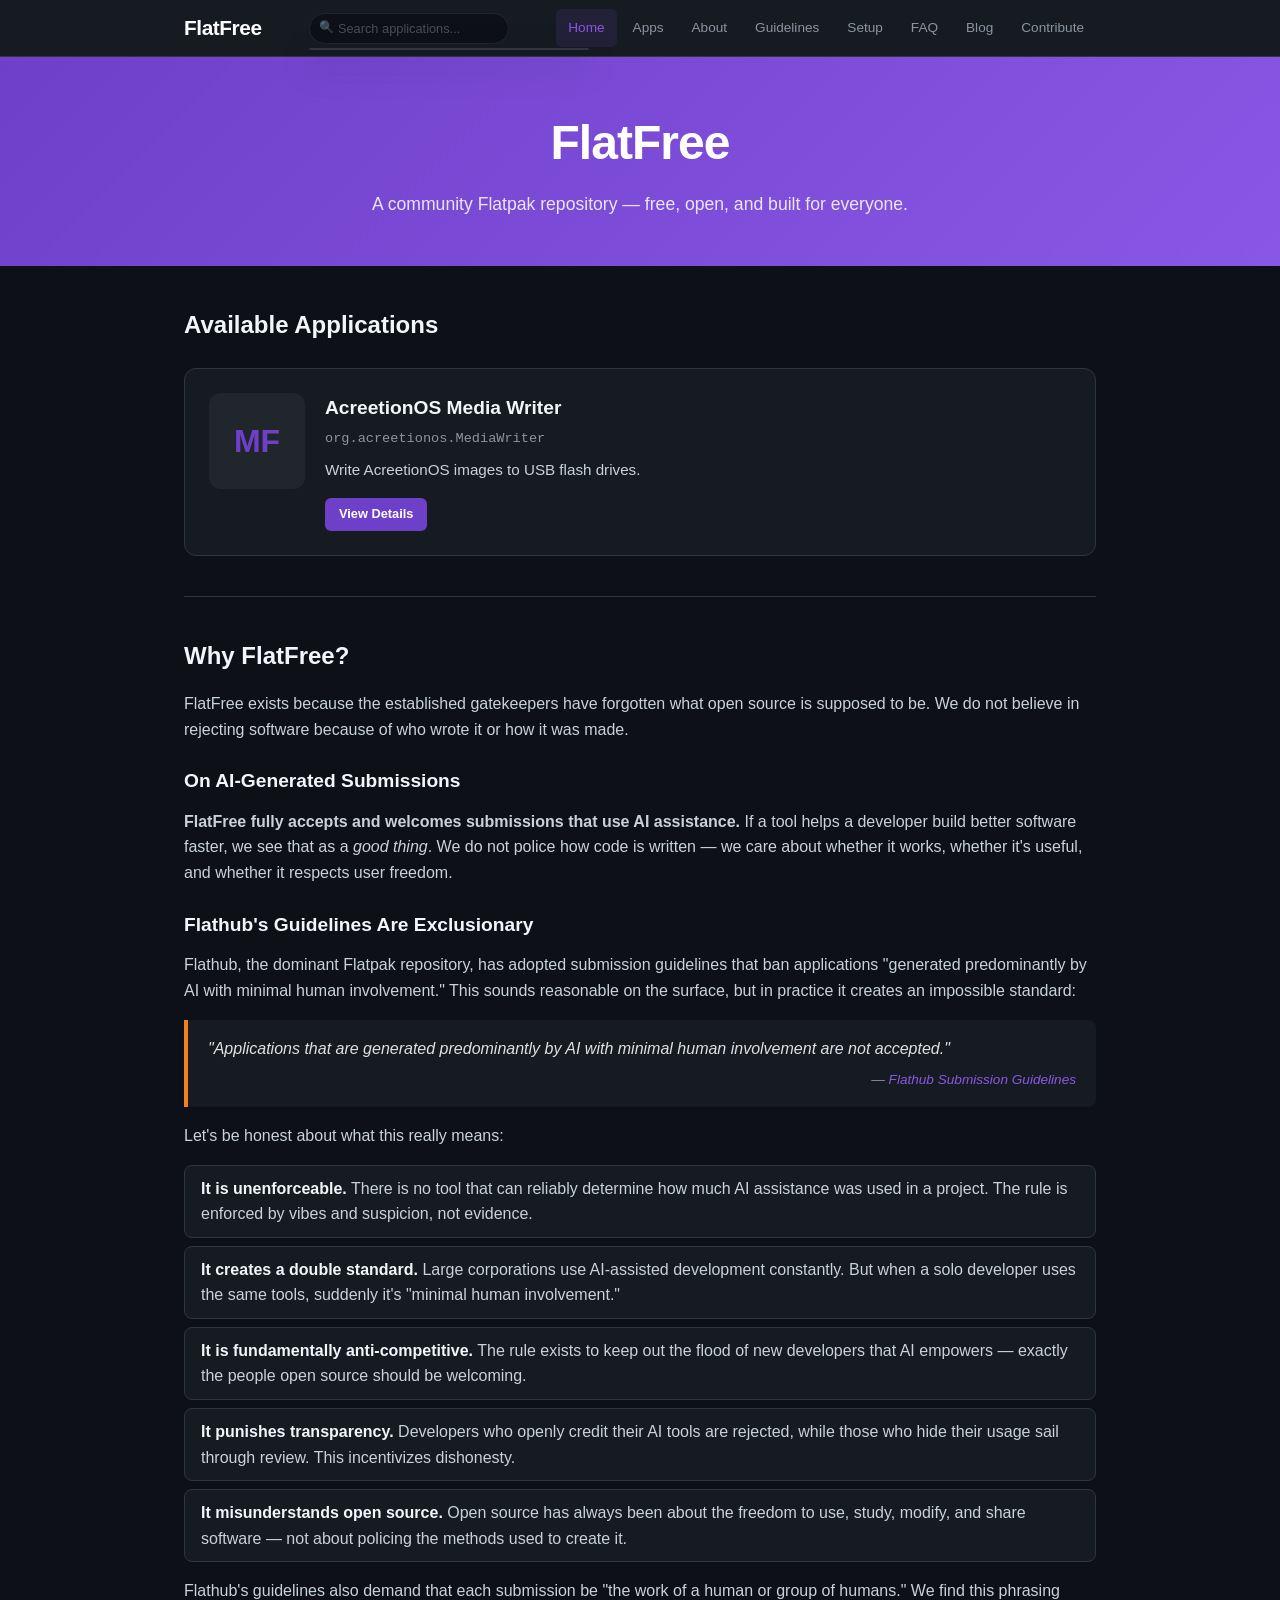
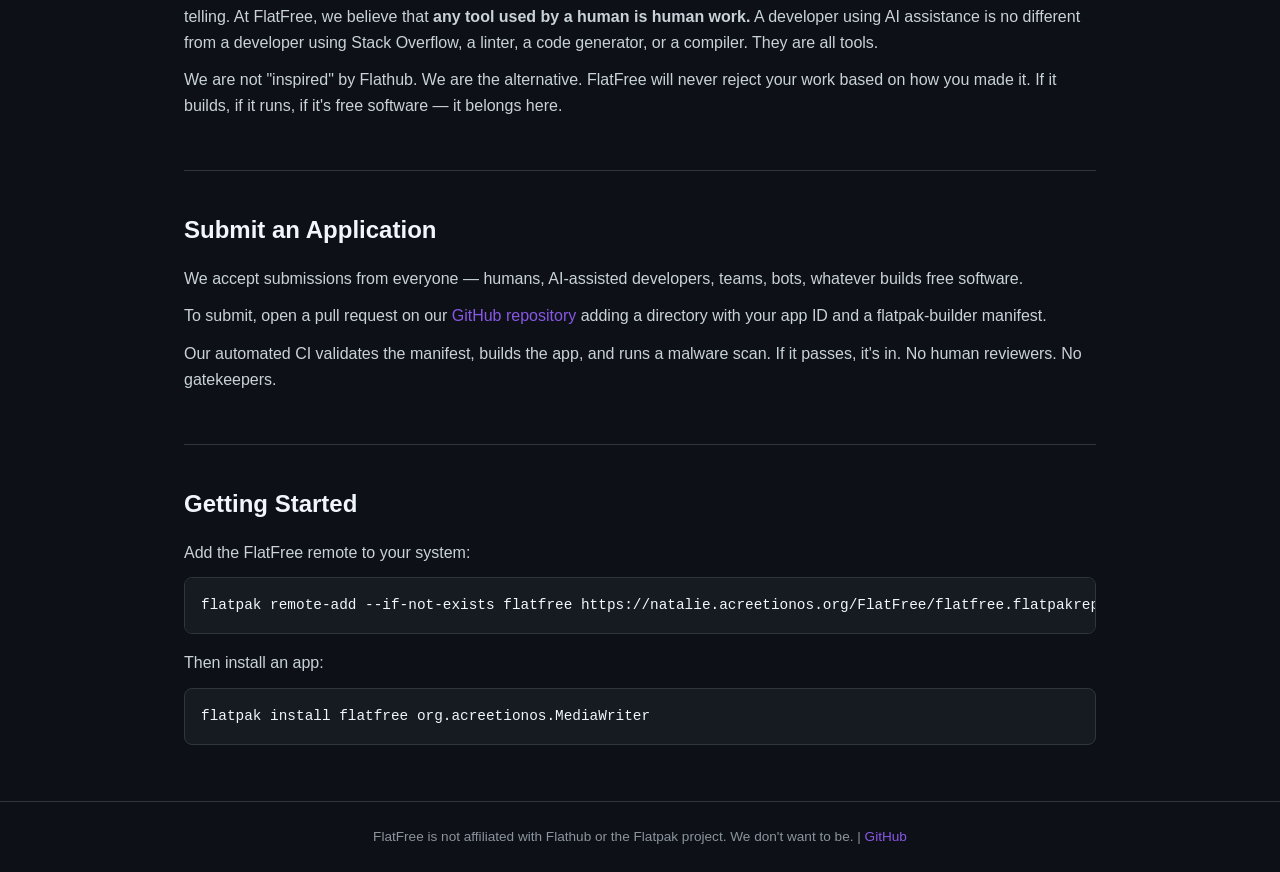
==== docs/index.html @ ae318d80 "Automated quality + malware scan policy; no human gatekeeping Signed-off-by: Natalie Spiva <natalie@" ====
<!DOCTYPE html>
<html lang="en">
<head>
  <meta charset="UTF-8">
  <meta name="viewport" content="width=device-width, initial-scale=1.0">
  <title>FlatFree — The Free Flatpak Repository</title>
  <link rel="stylesheet" href="style.css">
  <script src="search.js" defer></script>
</head>
<body>
  <nav class="navbar">
    <div class="container">
      <a href="index.html" class="nav-brand">FlatFree</a>
      <button class="nav-toggle" onclick="document.querySelector('.nav-links').classList.toggle('open')" aria-label="Toggle navigation">☰</button>
      <div class="nav-search"><input type="text" class="nav-search-input" placeholder="Search apps..." id="navSearch"></div>
      <div class="nav-links">
        <a href="index.html" class="active">Home</a>
        <a href="apps.html">Apps</a>
        <a href="about.html">About</a>
        <a href="guidelines.html">Guidelines</a>
        <a href="setup.html">Setup</a>
        <a href="faq.html">FAQ</a>
        <a href="blog.html">Blog</a>
        <a href="contribute.html">Contribute</a>
      </div>
    </div>
  </nav>

  <header>
    <div class="container">
      <h1>FlatFree</h1>
      <p class="subtitle">A community Flatpak repository — free, open, and built for everyone.</p>
    </div>
  </header>

  <main class="container">
    <section class="hero">
      <h2>Available Applications</h2>
      <div class="app-grid">
        <div class="app-card">
          <a href="app.html">
            <div class="app-icon">
              <div class="app-icon-placeholder">MF</div>
            </div>
            <div class="app-info">
              <h3>AcreetionOS Media Writer</h3>
              <p class="app-id">org.acreetionos.MediaWriter</p>
              <p class="app-desc">Write AcreetionOS images to USB flash drives.</p>
              <div class="app-actions">
                <span class="btn btn-sm">View Details</span>
              </div>
            </div>
          </a>
        </div>
      </div>
    </section>

    <section class="why-flatfree">
      <h2>Why FlatFree?</h2>
      <p>FlatFree exists because the established gatekeepers have forgotten what open source is supposed to be. We do not believe in rejecting software because of who wrote it or how it was made.</p>

      <h3>On AI-Generated Submissions</h3>
      <p><strong>FlatFree fully accepts and welcomes submissions that use AI assistance.</strong> If a tool helps a developer build better software faster, we see that as a <em>good thing</em>. We do not police how code is written — we care about whether it works, whether it's useful, and whether it respects user freedom.</p>

      <h3>Flathub's Guidelines Are Exclusionary</h3>
      <p>Flathub, the dominant Flatpak repository, has adopted submission guidelines that ban applications "generated predominantly by AI with minimal human involvement." This sounds reasonable on the surface, but in practice it creates an impossible standard:</p>

      <blockquote>
        "Applications that are generated predominantly by AI with minimal human involvement are not accepted."
        <footer>— <cite><a href="https://github.com/flathub/flathub/wiki/Submission-Guidelines">Flathub Submission Guidelines</a></cite></footer>
      </blockquote>

      <p>Let's be honest about what this really means:</p>
      <ul>
        <li><strong>It is unenforceable.</strong> There is no tool that can reliably determine how much AI assistance was used in a project. The rule is enforced by vibes and suspicion, not evidence.</li>
        <li><strong>It creates a double standard.</strong> Large corporations use AI-assisted development constantly. But when a solo developer uses the same tools, suddenly it's "minimal human involvement."</li>
        <li><strong>It is fundamentally anti-competitive.</strong> The rule exists to keep out the flood of new developers that AI empowers — exactly the people open source should be welcoming.</li>
        <li><strong>It punishes transparency.</strong> Developers who openly credit their AI tools are rejected, while those who hide their usage sail through review. This incentivizes dishonesty.</li>
        <li><strong>It misunderstands open source.</strong> Open source has always been about the freedom to use, study, modify, and share software — not about policing the methods used to create it.</li>
      </ul>

      <p>Flathub's guidelines also demand that each submission be "the work of a human or group of humans." We find this phrasing telling. At FlatFree, we believe that <strong>any tool used by a human is human work.</strong> A developer using AI assistance is no different from a developer using Stack Overflow, a linter, a code generator, or a compiler. They are all tools.</p>

      <p>We are not "inspired" by Flathub. We are the alternative. FlatFree will never reject your work based on how you made it. If it builds, if it runs, if it's free software — it belongs here.</p>
    </section>

    <section class="submit-app">
      <h2>Submit an Application</h2>
      <p>We accept submissions from everyone — humans, AI-assisted developers, teams, bots, whatever builds free software.</p>
      <p>To submit, open a pull request on our <a href="https://github.com/spivanatalie64/FlatFree">GitHub repository</a> adding a directory with your app ID and a flatpak-builder manifest.</p>
      <p>Our automated CI validates the manifest, builds the app, and runs a malware scan. If it passes, it's in. No human reviewers. No gatekeepers.</p>
    </section>

    <section class="install-info">
      <h2>Getting Started</h2>
      <p>Add the FlatFree remote to your system:</p>
      <pre><code>flatpak remote-add --if-not-exists flatfree https://natalie.acreetionos.org/FlatFree/flatfree.flatpakrepo</code></pre>
      <p>Then install an app:</p>
      <pre><code>flatpak install flatfree org.acreetionos.MediaWriter</code></pre>
    </section>
  </main>

  <footer>
    <div class="container">
      <p>FlatFree is not affiliated with Flathub or the Flatpak project. We don't want to be. | <a href="https://github.com/spivanatalie64/FlatFree">GitHub</a></p>
    </div>
  </footer>
</body>
</html>
---- docs/style.css ----
* {
  margin: 0;
  padding: 0;
  box-sizing: border-box;
}

body {
  font-family: -apple-system, BlinkMacSystemFont, "Segoe UI", Roboto, "Helvetica Neue", Arial, sans-serif;
  background: #0d1117;
  color: #c9d1d9;
  line-height: 1.6;
}

.container {
  max-width: 960px;
  margin: 0 auto;
  padding: 0 24px;
}

/* Navbar */
.navbar {
  background: #161b22;
  border-bottom: 1px solid #30363d;
  padding: 0;
  position: sticky;
  top: 0;
  z-index: 100;
}

.navbar .container {
  display: flex;
  align-items: center;
  justify-content: space-between;
  height: 56px;
}

.nav-brand {
  font-size: 1.3rem;
  font-weight: 800;
  color: #fff;
  text-decoration: none;
  letter-spacing: -0.02em;
}

.nav-brand:hover {
  color: #8957e5;
}

.nav-links {
  display: flex;
  gap: 4px;
}

.nav-links a {
  color: #8b949e;
  text-decoration: none;
  font-size: 0.85rem;
  padding: 8px 12px;
  border-radius: 6px;
  transition: color 0.2s, background 0.2s;
  font-weight: 500;
}

.nav-links a:hover {
  color: #f0f6fc;
  background: #21262d;
}

.nav-links a.active {
  color: #8957e5;
  background: rgba(137, 87, 229, 0.1);
}

.nav-search {
  position: relative;
  flex: 0 0 200px;
}

.nav-search::before {
  content: "\1F50D";
  position: absolute;
  left: 10px;
  top: 50%;
  transform: translateY(-50%);
  font-size: 0.75rem;
  opacity: 0.5;
  pointer-events: none;
}

.nav-search-input {
  width: 100%;
  padding: 7px 10px 7px 28px;
  background: #0d1117;
  border: 1px solid #21262d;
  border-radius: 20px;
  color: #c9d1d9;
  font-size: 0.8rem;
  outline: none;
  transition: border-color 0.2s, background 0.2s, width 0.2s;
}

.nav-search-input::placeholder {
  color: #484f58;
  font-size: 0.8rem;
}

.nav-search-input:focus {
  border-color: #6e40c9;
  background: #161b22;
  width: 240px;
}

@media (max-width: 768px) {
  .nav-search {
    flex: 1;
    margin: 0 8px;
  }

  .nav-search-input:focus {
    width: 100%;
  }
}

.nav-search .search-dropdown {
  position: absolute;
  top: calc(100% + 4px);
  left: 0;
  right: 0;
  background: #161b22;
  border: 1px solid #30363d;
  border-radius: 8px;
  z-index: 200;
  max-height: 360px;
  overflow-y: auto;
  box-shadow: 0 12px 32px rgba(0,0,0,0.5);
  min-width: 280px;
}

.nav-toggle {
  display: none;
  background: none;
  border: none;
  color: #c9d1d9;
  font-size: 1.5rem;
  cursor: pointer;
  padding: 4px 8px;
}

@media (max-width: 768px) {
  .nav-links {
    display: none;
    position: absolute;
    top: 56px;
    left: 0;
    right: 0;
    background: #161b22;
    border-bottom: 1px solid #30363d;
    flex-direction: column;
    padding: 8px;
  }

  .nav-links.open {
    display: flex;
  }

.nav-toggle {
    display: block;
  }
}

header {
  background: linear-gradient(135deg, #6e40c9, #8957e5);
  padding: 48px 0;
  text-align: center;
}

header h1 {
  font-size: 3rem;
  font-weight: 800;
  color: #fff;
  letter-spacing: -0.02em;
}

header .subtitle {
  font-size: 1.1rem;
  color: rgba(255, 255, 255, 0.85);
  margin-top: 8px;
}

.page-header {
  padding: 32px 0;
  border-bottom: 1px solid #30363d;
}

.page-header h2 {
  font-size: 1.75rem;
  color: #f0f6fc;
}

.page-header p {
  color: #8b949e;
  margin-top: 4px;
}

.hero {
  padding: 40px 0;
}

.hero h2 {
  font-size: 1.5rem;
  margin-bottom: 24px;
  color: #f0f6fc;
}

.app-grid {
  display: flex;
  flex-direction: column;
  gap: 16px;
}

.app-card {
  background: #161b22;
  border: 1px solid #30363d;
  border-radius: 12px;
  padding: 24px;
  display: flex;
  gap: 20px;
  transition: border-color 0.2s;
}

.app-card:hover {
  border-color: #6e40c9;
}

.app-card a {
  text-decoration: none;
  color: inherit;
  display: flex;
  gap: 20px;
  width: 100%;
}

.app-icon {
  flex-shrink: 0;
  width: 96px;
  height: 96px;
  border-radius: 12px;
  overflow: hidden;
  background: #21262d;
}

.app-icon img {
  width: 100%;
  height: 100%;
  object-fit: cover;
}

.app-icon-placeholder {
  width: 100%;
  height: 100%;
  display: flex;
  align-items: center;
  justify-content: center;
  font-size: 2rem;
  color: #6e40c9;
  font-weight: 700;
  background: #21262d;
}

.app-info {
  flex: 1;
}

.app-info h3 {
  font-size: 1.2rem;
  color: #f0f6fc;
  margin-bottom: 4px;
}

.app-id {
  font-family: "SF Mono", "Fira Code", monospace;
  font-size: 0.85rem;
  color: #8b949e;
  margin-bottom: 8px;
}

.app-desc {
  font-size: 0.95rem;
  color: #c9d1d9;
  margin-bottom: 16px;
}

.app-actions {
  display: flex;
  gap: 8px;
  flex-wrap: wrap;
}

.btn {
  display: inline-block;
  padding: 8px 20px;
  background: #6e40c9;
  color: #fff;
  text-decoration: none;
  border-radius: 6px;
  font-size: 0.9rem;
  font-weight: 600;
  transition: background 0.2s;
}

.btn:hover {
  background: #8957e5;
}

.btn-outline {
  background: transparent;
  border: 1px solid #6e40c9;
  color: #8957e5;
}

.btn-outline:hover {
  background: rgba(137, 87, 229, 0.1);
}

.btn-orange {
  background: #f38020;
}

.btn-orange:hover {
  background: #e0751a;
}

.btn-lg {
  padding: 12px 28px;
  font-size: 1rem;
}

.btn-sm {
  padding: 6px 14px;
  font-size: 0.8rem;
}

.install-info {
  padding: 40px 0;
  border-top: 1px solid #30363d;
}

.install-info h2, .section-title {
  font-size: 1.5rem;
  margin-bottom: 16px;
  color: #f0f6fc;
}

.install-info p {
  margin-bottom: 12px;
}

.install-info pre, pre.code-block {
  background: #161b22;
  border: 1px solid #30363d;
  border-radius: 8px;
  padding: 16px;
  margin-bottom: 16px;
  overflow-x: auto;
}

.install-info code, pre.code-block code {
  font-family: "SF Mono", "Fira Code", monospace;
  font-size: 0.9rem;
  color: #f0f6fc;
}

.why-flatfree, .submit-app {
  padding: 40px 0;
  border-top: 1px solid #30363d;
}

.why-flatfree h2, .submit-app h2 {
  font-size: 1.5rem;
  margin-bottom: 16px;
  color: #f0f6fc;
}

.why-flatfree h3 {
  font-size: 1.2rem;
  margin: 24px 0 12px;
  color: #f0f6fc;
}

.why-flatfree p, .submit-app p {
  margin-bottom: 12px;
}

.why-flatfree blockquote {
  background: #161b22;
  border-left: 4px solid #f38020;
  padding: 16px 20px;
  margin: 16px 0;
  border-radius: 0 8px 8px 0;
  font-style: italic;
  color: #e0e0e0;
}

.why-flatfree blockquote footer {
  margin-top: 8px;
  font-size: 0.85rem;
  text-align: right;
  border: none;
  padding: 0;
  color: #8b949e;
}

.why-flatfree blockquote a {
  color: #8957e5;
}

.why-flatfree ul, .content-list {
  list-style: none;
  padding: 0;
  margin: 16px 0;
}

.why-flatfree ul li, .content-list li {
  padding: 10px 16px;
  margin-bottom: 8px;
  background: #161b22;
  border: 1px solid #30363d;
  border-radius: 8px;
  color: #c9d1d9;
}

.why-flatfree ul li strong, .content-list li strong {
  color: #f0f6fc;
}

.submit-app a {
  color: #8957e5;
  text-decoration: none;
}

.submit-app a:hover {
  text-decoration: underline;
}

footer {
  padding: 24px 0;
  border-top: 1px solid #30363d;
  text-align: center;
  font-size: 0.85rem;
  color: #8b949e;
}

footer a {
  color: #8957e5;
  text-decoration: none;
}

footer a:hover {
  text-decoration: underline;
}

/* Search bar (apps page) */
.search-bar {
  position: relative;
  max-width: 480px;
  margin: 0 auto 32px;
}

.search-bar::before {
  content: "\1F50D";
  position: absolute;
  left: 16px;
  top: 50%;
  transform: translateY(-50%);
  font-size: 1rem;
  opacity: 0.4;
  z-index: 1;
  pointer-events: none;
}

.search-bar input {
  width: 100%;
  padding: 14px 16px 14px 44px;
  background: #161b22;
  border: 1px solid #30363d;
  border-radius: 12px;
  color: #c9d1d9;
  font-size: 1rem;
  outline: none;
  transition: border-color 0.2s, box-shadow 0.2s;
}

.search-bar input::placeholder {
  color: #484f58;
}

.search-bar input:focus {
  border-color: #6e40c9;
  box-shadow: 0 0 0 3px rgba(110, 64, 201, 0.15);
  background: #1c2128;
}

.search-bar .search-dropdown {
  position: absolute;
  top: calc(100% + 4px);
  left: 0;
  right: 0;
  background: #1c2128;
  border: 1px solid #30363d;
  border-radius: 12px;
  z-index: 200;
  max-height: 400px;
  overflow-y: auto;
  box-shadow: 0 12px 32px rgba(0,0,0,0.5);
}

/* App detail page */
.app-detail {
  padding: 40px 0;
}

.app-detail-header {
  display: flex;
  gap: 24px;
  margin-bottom: 32px;
}

.app-detail-icon {
  flex-shrink: 0;
  width: 128px;
  height: 128px;
  border-radius: 16px;
  overflow: hidden;
  background: #21262d;
}

.app-detail-icon img {
  width: 100%;
  height: 100%;
  object-fit: cover;
}

.app-detail-icon .app-icon-placeholder {
  font-size: 3rem;
}

.app-detail-meta {
  flex: 1;
}

.app-detail-meta h2 {
  font-size: 1.75rem;
  color: #f0f6fc;
  margin-bottom: 4px;
}

.app-detail-meta .app-id {
  font-size: 0.95rem;
  margin-bottom: 4px;
}

.app-detail-meta .app-version {
  font-size: 0.85rem;
  color: #8b949e;
  margin-bottom: 16px;
}

.app-detail-meta .app-actions {
  margin-top: 16px;
}

.app-description {
  margin-bottom: 32px;
}

.app-description h3 {
  font-size: 1.2rem;
  color: #f0f6fc;
  margin-bottom: 12px;
}

.app-description p {
  margin-bottom: 12px;
}

.screenshots {
  margin-bottom: 32px;
}

.screenshots h3 {
  font-size: 1.2rem;
  color: #f0f6fc;
  margin-bottom: 16px;
}

.screenshot-grid {
  display: grid;
  grid-template-columns: repeat(auto-fill, minmax(280px, 1fr));
  gap: 12px;
}

.screenshot-item {
  background: #161b22;
  border: 1px solid #30363d;
  border-radius: 8px;
  overflow: hidden;
  aspect-ratio: 16 / 10;
}

.screenshot-item img {
  width: 100%;
  height: 100%;
  object-fit: cover;
}

.screenshot-placeholder {
  width: 100%;
  height: 100%;
  display: flex;
  align-items: center;
  justify-content: center;
  color: #8b949e;
  font-size: 0.9rem;
  background: #21262d;
}

/* App info table */
.app-info-table {
  margin-bottom: 32px;
}

.app-info-table h3 {
  font-size: 1.2rem;
  color: #f0f6fc;
  margin-bottom: 12px;
}

.app-info-table table {
  width: 100%;
  border-collapse: collapse;
}

.app-info-table td {
  padding: 10px 16px;
  border-bottom: 1px solid #21262d;
  font-size: 0.9rem;
}

.app-info-table td:first-child {
  color: #8b949e;
  width: 160px;
  font-weight: 500;
}

.app-info-table td:last-child {
  color: #c9d1d9;
}

/* FAQ */
.faq-list {
  padding: 40px 0;
}

.faq-item {
  margin-bottom: 24px;
  background: #161b22;
  border: 1px solid #30363d;
  border-radius: 8px;
  overflow: hidden;
}

.faq-question {
  padding: 16px 20px;
  font-weight: 600;
  color: #f0f6fc;
  font-size: 1rem;
  cursor: pointer;
  display: flex;
  justify-content: space-between;
  align-items: center;
}

.faq-question::after {
  content: "+";
  font-size: 1.2rem;
  color: #8b949e;
}

.faq-question.open::after {
  content: "−";
}

.faq-answer {
  padding: 0 20px 16px;
  color: #c9d1d9;
  font-size: 0.95rem;
}

.faq-answer p {
  margin-bottom: 8px;
}

/* Blog */
.blog-list {
  padding: 40px 0;
}

.blog-card {
  background: #161b22;
  border: 1px solid #30363d;
  border-radius: 12px;
  padding: 24px;
  margin-bottom: 16px;
  transition: border-color 0.2s;
}

.blog-card:hover {
  border-color: #6e40c9;
}

.blog-card a {
  text-decoration: none;
  color: inherit;
  display: block;
}

.blog-card h3 {
  font-size: 1.2rem;
  color: #f0f6fc;
  margin-bottom: 8px;
}

.blog-card .blog-meta {
  font-size: 0.85rem;
  color: #8b949e;
  margin-bottom: 12px;
}

.blog-card .blog-preview {
  color: #c9d1d9;
  font-size: 0.95rem;
}

.blog-post {
  padding: 40px 0;
}

.blog-post h2 {
  font-size: 1.75rem;
  color: #f0f6fc;
  margin-bottom: 8px;
}

.blog-post .blog-meta {
  font-size: 0.9rem;
  color: #8b949e;
  margin-bottom: 24px;
  padding-bottom: 16px;
  border-bottom: 1px solid #30363d;
}

.blog-post-content h3 {
  font-size: 1.2rem;
  color: #f0f6fc;
  margin: 24px 0 12px;
}

.blog-post-content p {
  margin-bottom: 12px;
}

.blog-post-content blockquote {
  background: #161b22;
  border-left: 4px solid #f38020;
  padding: 16px 20px;
  margin: 16px 0;
  border-radius: 0 8px 8px 0;
  font-style: italic;
  color: #e0e0e0;
}

.blog-post-content blockquote footer {
  margin-top: 8px;
  font-size: 0.85rem;
  text-align: right;
  border: none;
  padding: 0;
  color: #8b949e;
}

.blog-post-content ul {
  list-style: none;
  padding: 0;
  margin: 16px 0;
}

.blog-post-content ul li {
  padding: 10px 16px;
  margin-bottom: 8px;
  background: #161b22;
  border: 1px solid #30363d;
  border-radius: 8px;
  color: #c9d1d9;
}

/* Content sections */
.content-section {
  padding: 40px 0;
  border-top: 1px solid #30363d;
}

.content-section:first-of-type {
  border-top: none;
}

.content-section h2 {
  font-size: 1.5rem;
  color: #f0f6fc;
  margin-bottom: 16px;
}

.content-section h3 {
  font-size: 1.15rem;
  color: #f0f6fc;
  margin: 20px 0 10px;
}

.content-section p {
  margin-bottom: 12px;
}

.content-section blockquote {
  background: #161b22;
  border-left: 4px solid #f38020;
  padding: 16px 20px;
  margin: 16px 0;
  border-radius: 0 8px 8px 0;
  font-style: italic;
  color: #e0e0e0;
}

.content-section blockquote footer {
  margin-top: 8px;
  font-size: 0.85rem;
  text-align: right;
  border: none;
  padding: 0;
  color: #8b949e;
}

.content-section blockquote a {
  color: #8957e5;
}

/* Setup cards */
.setup-card {
  background: #161b22;
  border: 1px solid #30363d;
  border-radius: 8px;
  padding: 20px;
  margin-bottom: 16px;
}

.setup-card h3 {
  font-size: 1.1rem;
  color: #f0f6fc;
  margin-bottom: 8px;
}

.setup-card pre {
  background: #0d1117;
  border: 1px solid #30363d;
  border-radius: 6px;
  padding: 12px;
  margin-bottom: 8px;
  overflow-x: auto;
}

.setup-card code {
  font-family: "SF Mono", "Fira Code", monospace;
  font-size: 0.85rem;
  color: #f0f6fc;
}

/* Tag / badge */
.tag {
  display: inline-block;
  padding: 3px 10px;
  border-radius: 20px;
  font-size: 0.75rem;
  font-weight: 600;
  background: rgba(110, 64, 201, 0.2);
  color: #8957e5;
  border: 1px solid rgba(110, 64, 201, 0.3);
}

.tag-orange {
  background: rgba(243, 128, 32, 0.15);
  color: #f38020;
  border-color: rgba(243, 128, 32, 0.3);
}

/* Contributing page */
.contribute-grid {
  display: grid;
  grid-template-columns: 1fr 1fr;
  gap: 16px;
  margin: 24px 0;
}

@media (max-width: 600px) {
  .contribute-grid {
    grid-template-columns: 1fr;
  }
}

.contribute-card {
  background: #161b22;
  border: 1px solid #30363d;
  border-radius: 8px;
  padding: 24px;
  text-align: center;
}

.contribute-card .emoji {
  font-size: 2.5rem;
  margin-bottom: 12px;
}

.contribute-card h3 {
  font-size: 1.1rem;
  color: #f0f6fc;
  margin-bottom: 8px;
}

.contribute-card p {
  font-size: 0.9rem;
  color: #8b949e;
  margin-bottom: 0;
}

.search-no-results {
  padding: 16px;
  color: #8b949e;
  text-align: center;
  font-size: 0.9rem;
}

.search-result-item {
  display: flex;
  gap: 12px;
  padding: 12px 16px;
  align-items: center;
  text-decoration: none;
  color: inherit;
  transition: background 0.15s;
  border-bottom: 1px solid #21262d;
}

.search-result-item:last-child {
  border-bottom: none;
}

.search-result-item:hover {
  background: #21262d;
}

.search-result-icon {
  width: 40px;
  height: 40px;
  border-radius: 8px;
  background: #6e40c9;
  color: #fff;
  display: flex;
  align-items: center;
  justify-content: center;
  font-weight: 700;
  font-size: 1rem;
  flex-shrink: 0;
}

.search-result-info {
  flex: 1;
  min-width: 0;
}

.search-result-name {
  font-weight: 600;
  color: #f0f6fc;
  font-size: 0.9rem;
}

.search-result-id {
  font-family: "SF Mono", "Fira Code", monospace;
  font-size: 0.75rem;
  color: #8b949e;
}

.search-result-desc {
  font-size: 0.8rem;
  color: #8b949e;
  white-space: nowrap;
  overflow: hidden;
  text-overflow: ellipsis;
}
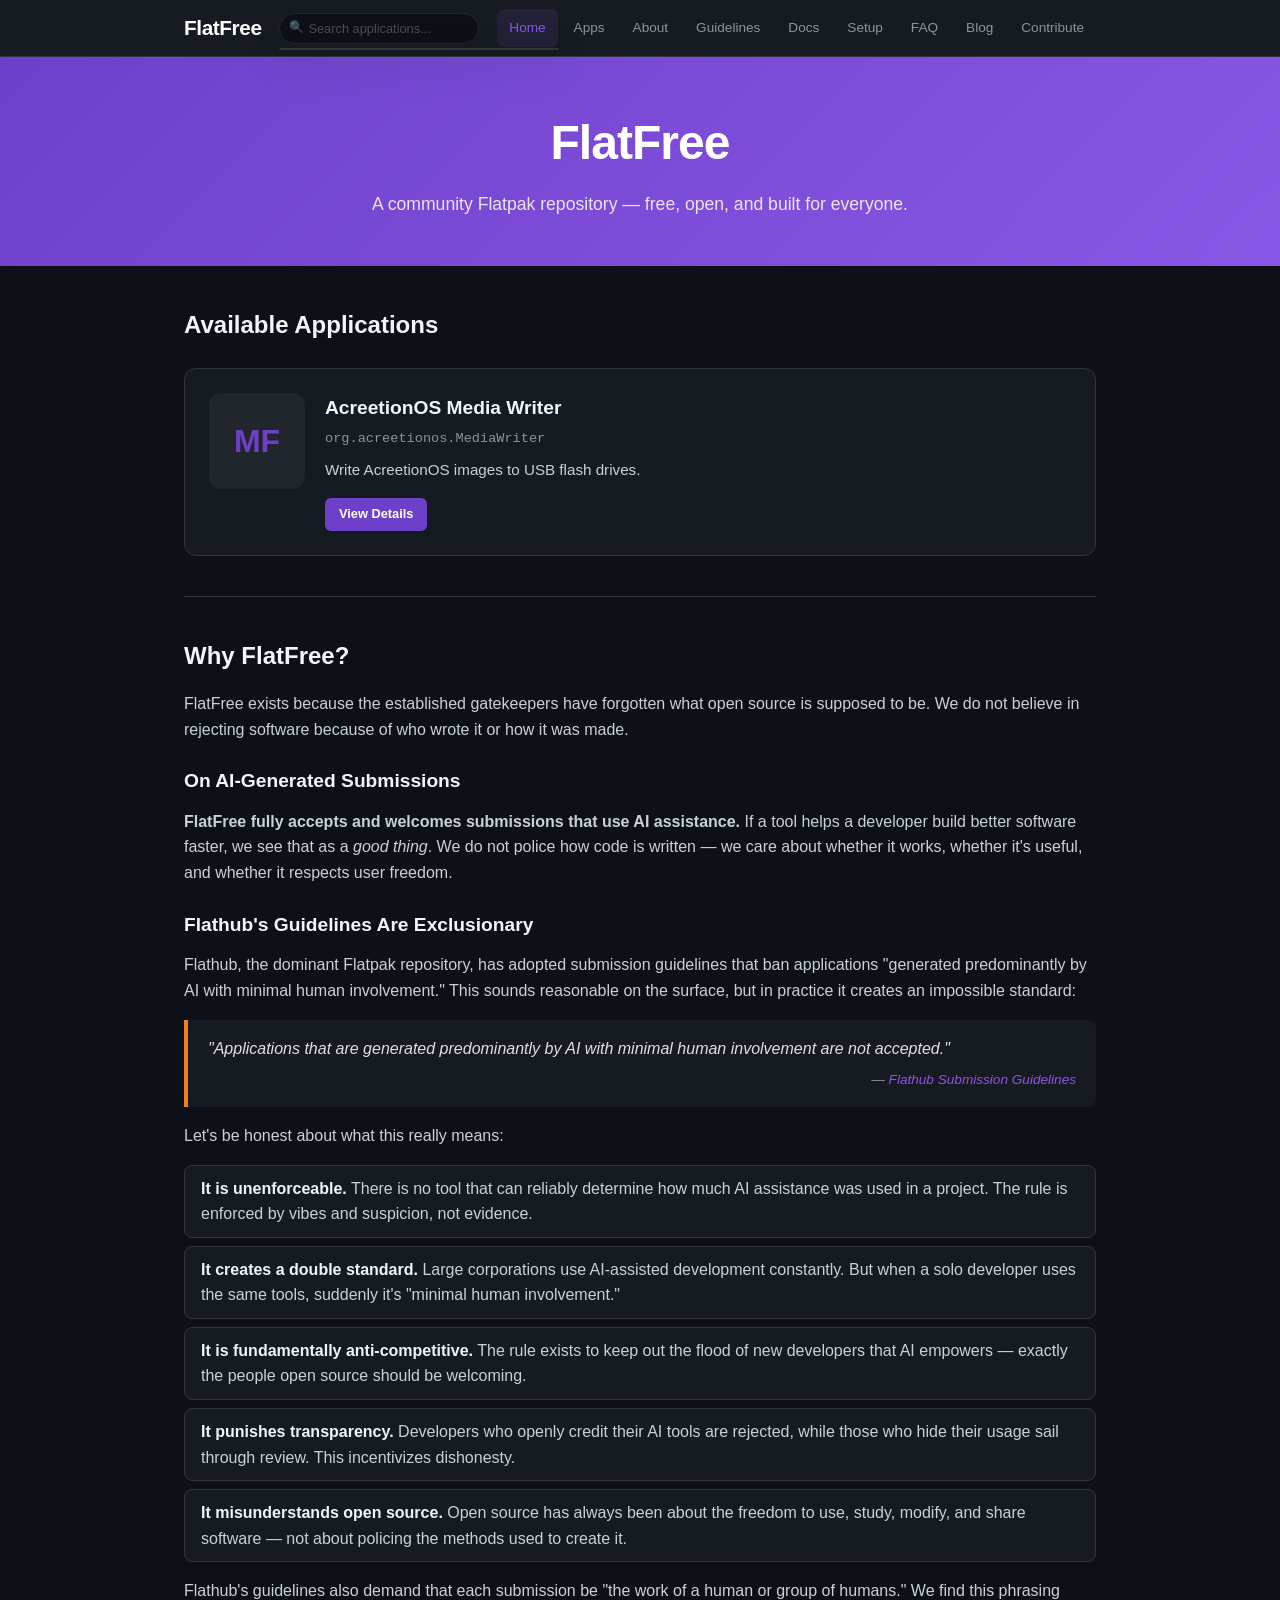
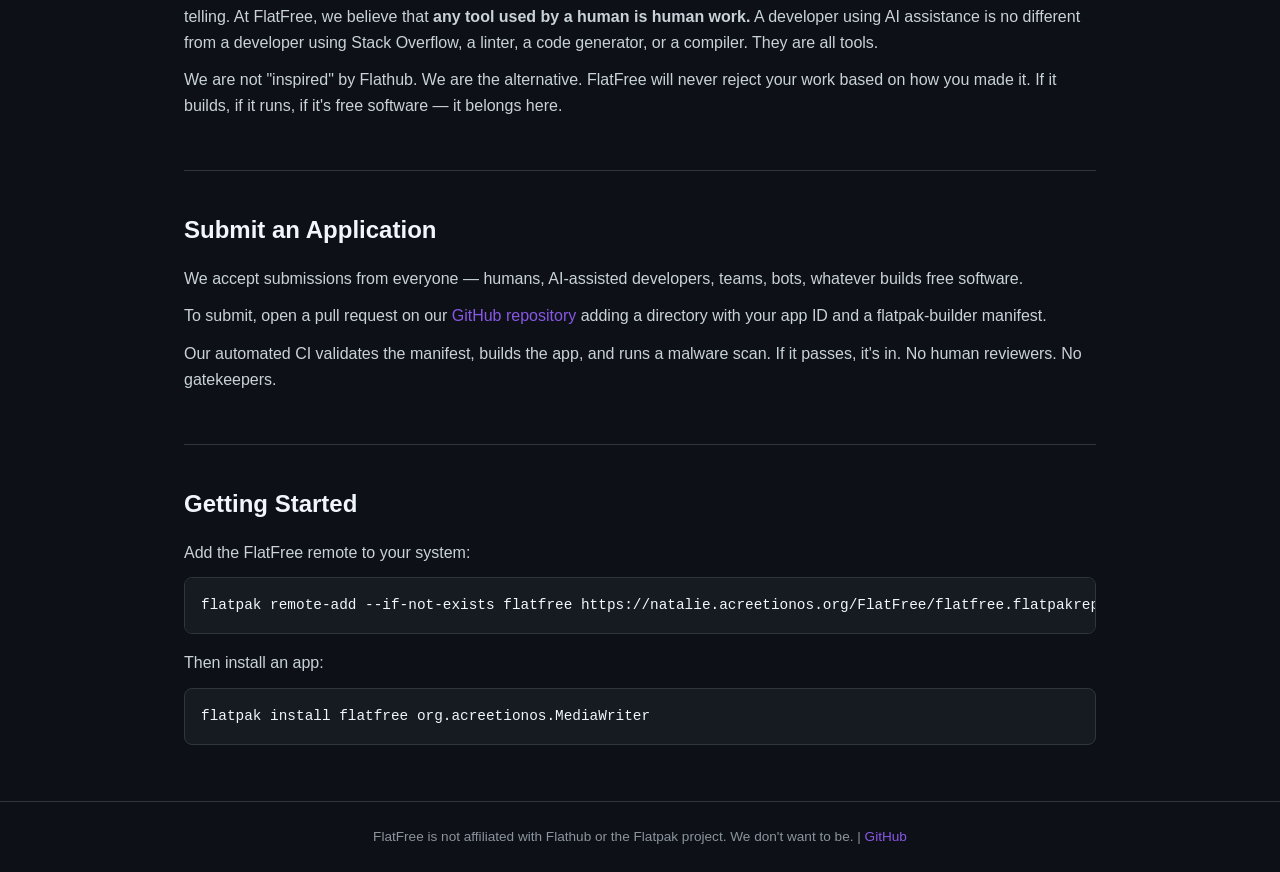
==== commit 3a0054af: "Add docs page, mirror script, update nav Signed-off-by: Natalie Spiva <natalie@acreetionos.org>" ====
--- a/docs/index.html
+++ b/docs/index.html
@@ -18,6 +18,7 @@
         <a href="apps.html">Apps</a>
         <a href="about.html">About</a>
         <a href="guidelines.html">Guidelines</a>
+        <a href="docs.html">Docs</a>
         <a href="setup.html">Setup</a>
         <a href="faq.html">FAQ</a>
         <a href="blog.html">Blog</a>
--- a/docs/style.css
+++ b/docs/style.css
@@ -1003,3 +1003,54 @@
   overflow: hidden;
   text-overflow: ellipsis;
 }
+
+/* Search did-you-mean */
+.search-did-you-mean {
+  padding: 8px 16px 4px;
+  font-size: 0.8rem;
+  color: #8b949e;
+  font-style: italic;
+}
+
+/* Search submit CTA for no results */
+.search-submit-cta {
+  padding: 16px;
+  border-top: 1px solid #21262d;
+  text-align: center;
+}
+
+.search-submit-cta p {
+  font-size: 0.85rem;
+  color: #8b949e;
+  margin-bottom: 6px;
+}
+
+.search-submit-cta p:last-child {
+  margin-bottom: 0;
+}
+
+.search-cta-link {
+  color: #8957e5;
+  font-weight: 600;
+  text-decoration: none;
+}
+
+.search-cta-link:hover {
+  text-decoration: underline;
+}
+
+.search-thanks {
+  font-size: 0.85rem;
+  color: #6e40c9;
+  margin-top: 4px;
+}
+
+/* Search results footer */
+.search-results-footer {
+  padding: 10px 16px;
+  border-top: 1px solid #21262d;
+  text-align: center;
+  font-size: 0.75rem;
+  color: #484f58;
+  font-style: italic;
+}
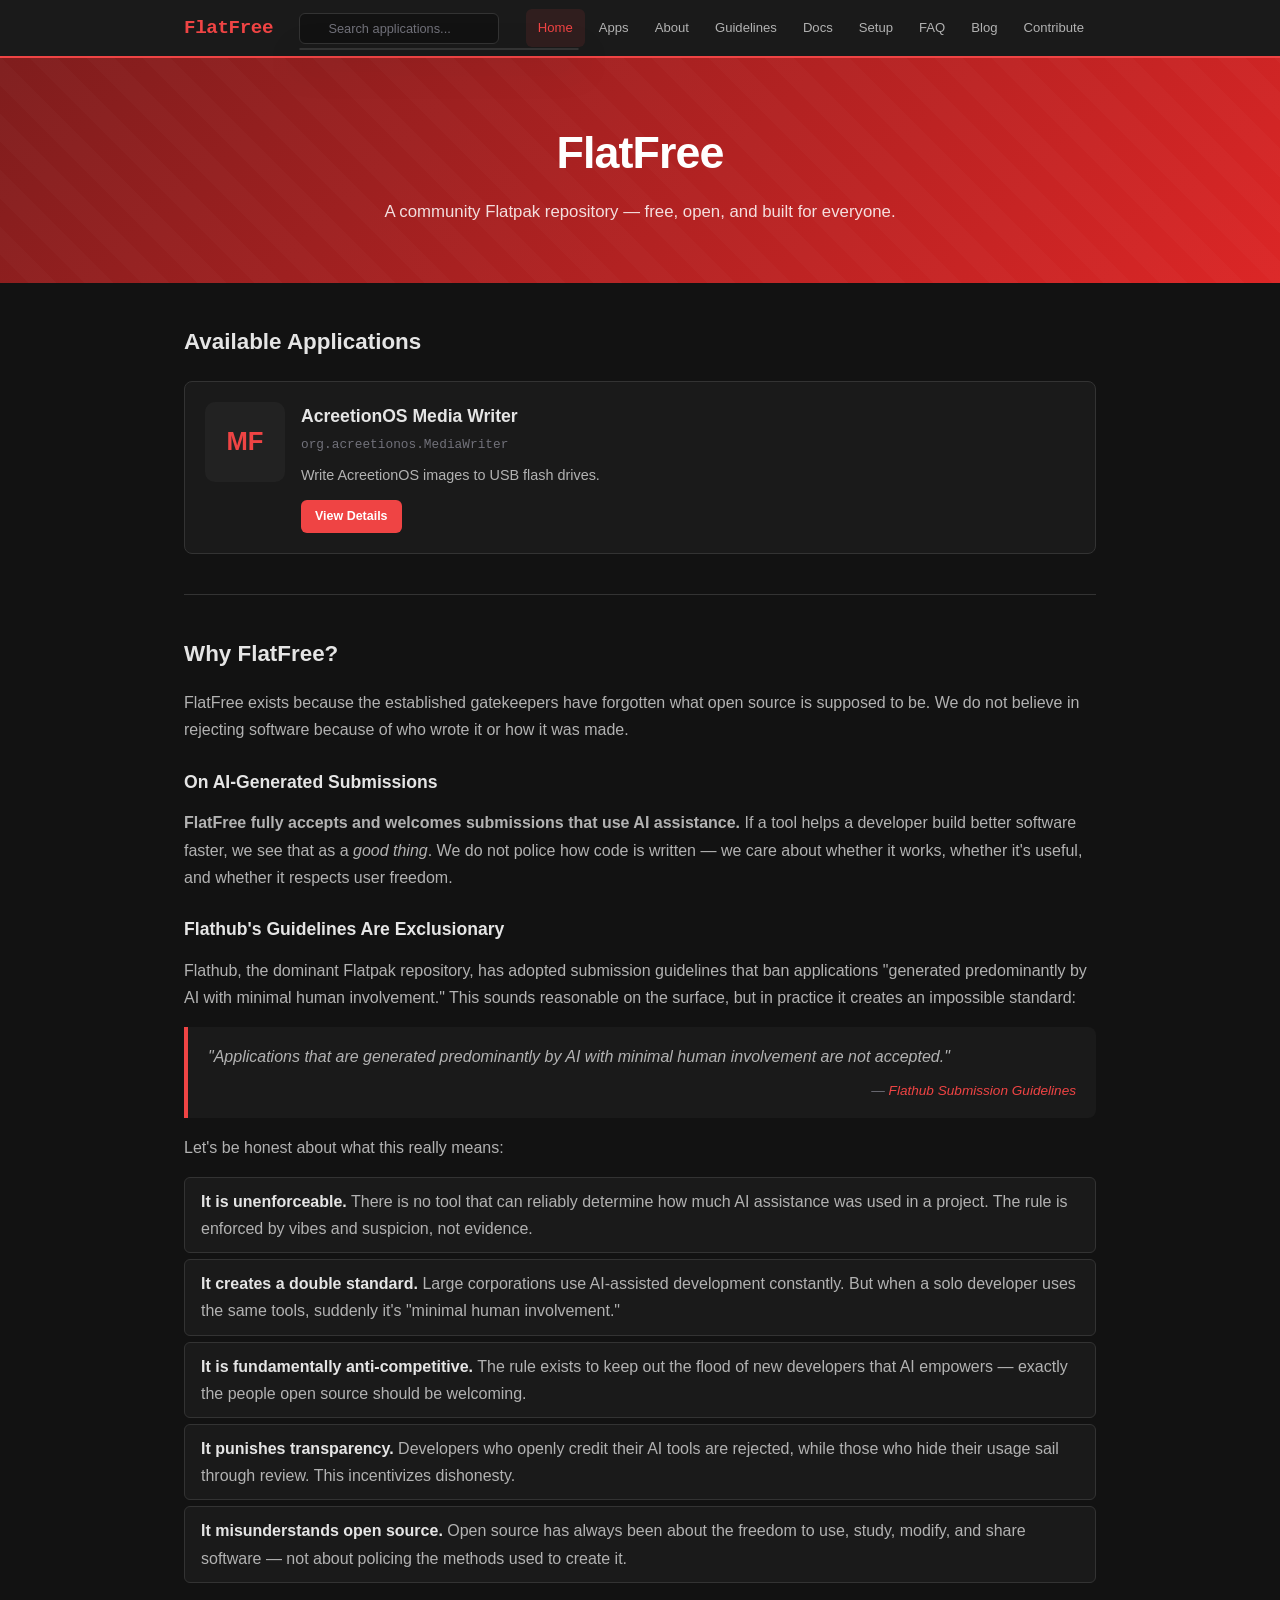
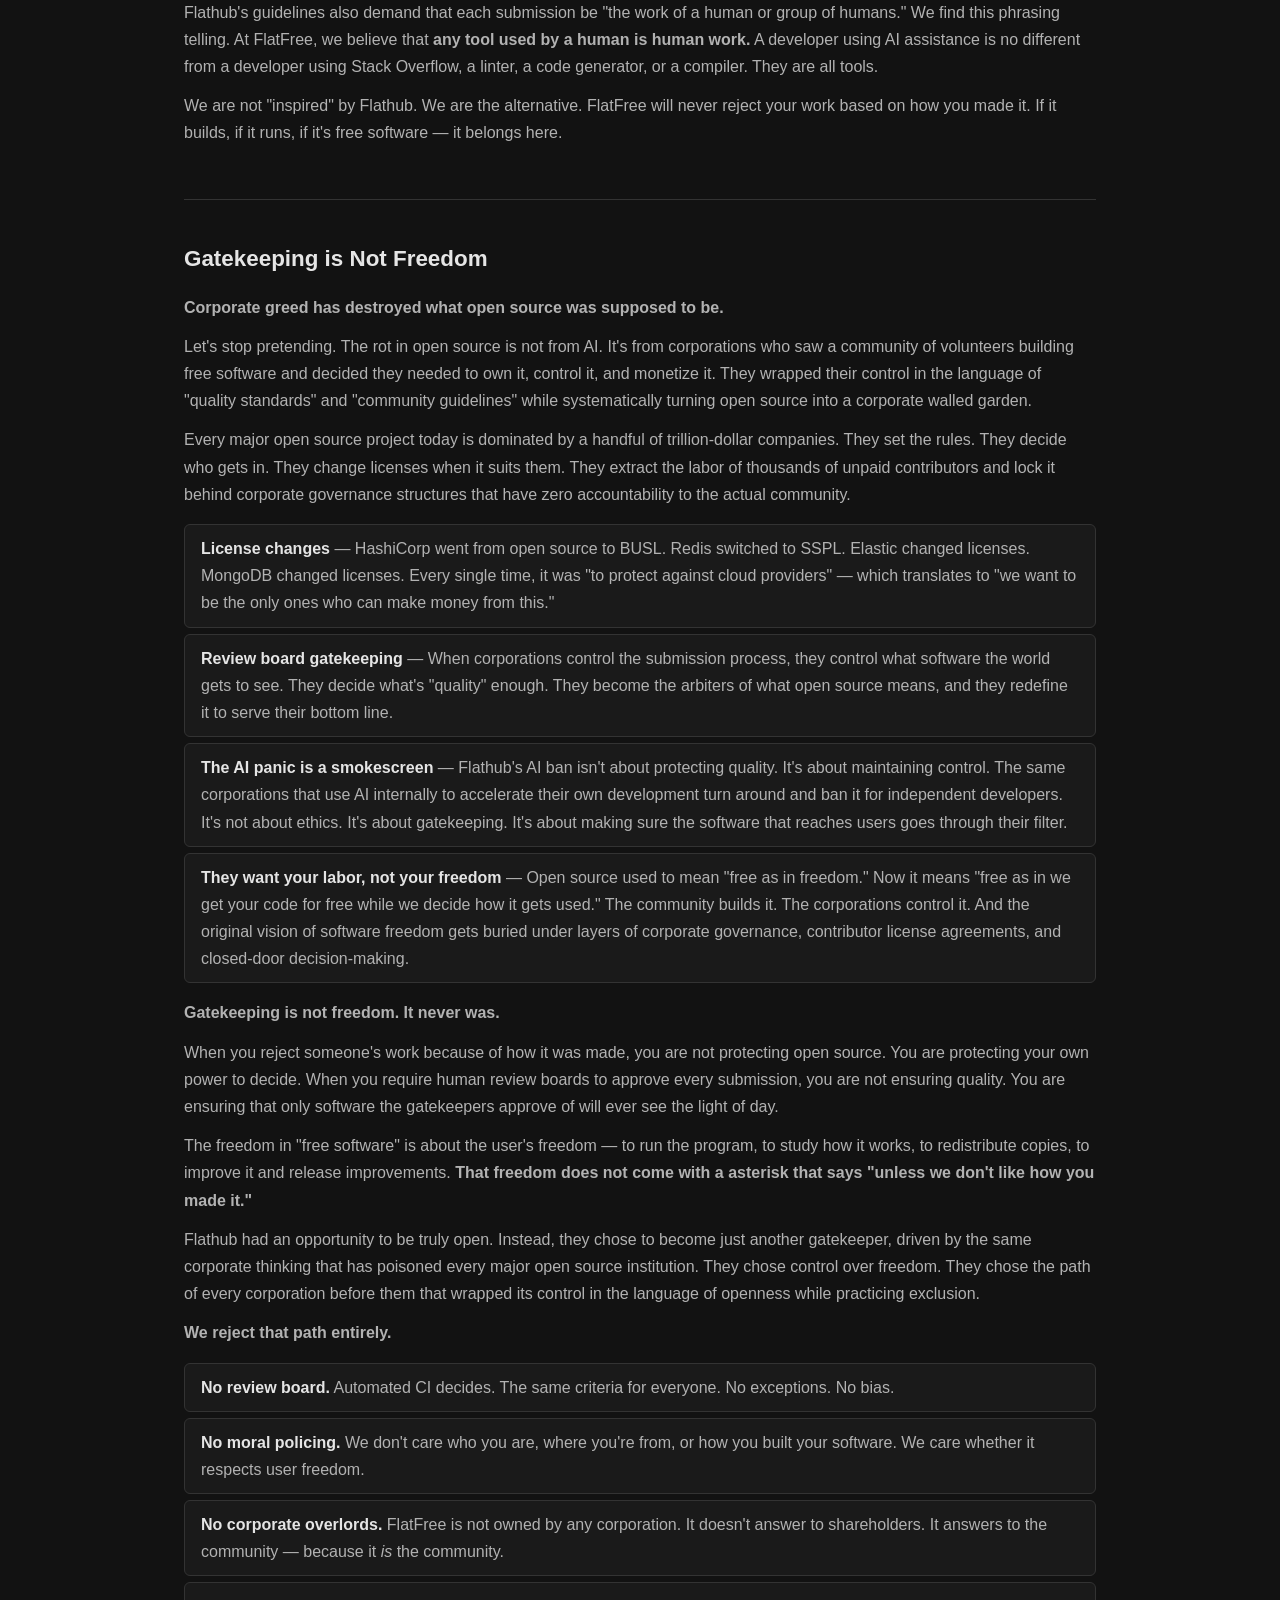
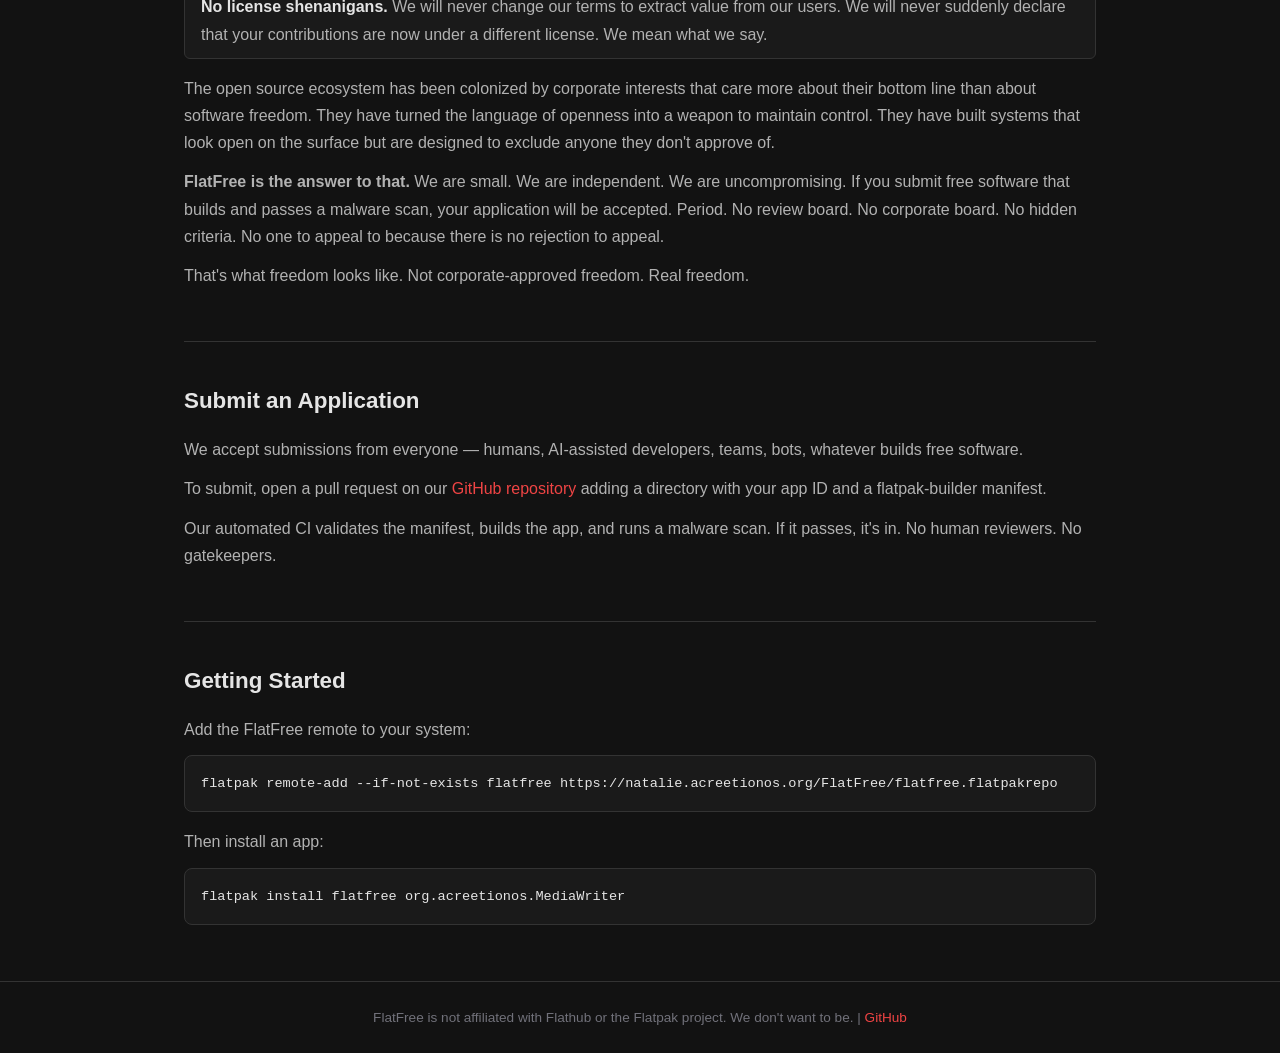
==== commit 8c232ecb: "Add Gatekeeping is Not Freedom section" ====
--- a/docs/index.html
+++ b/docs/index.html
@@ -85,6 +85,46 @@
       <p>We are not "inspired" by Flathub. We are the alternative. FlatFree will never reject your work based on how you made it. If it builds, if it runs, if it's free software — it belongs here.</p>
     </section>
 
+    <section class="why-flatfree">
+      <h2>Gatekeeping is Not Freedom</h2>
+
+      <p><strong>Corporate greed has destroyed what open source was supposed to be.</strong></p>
+
+      <p>Let's stop pretending. The rot in open source is not from AI. It's from corporations who saw a community of volunteers building free software and decided they needed to own it, control it, and monetize it. They wrapped their control in the language of "quality standards" and "community guidelines" while systematically turning open source into a corporate walled garden.</p>
+
+      <p>Every major open source project today is dominated by a handful of trillion-dollar companies. They set the rules. They decide who gets in. They change licenses when it suits them. They extract the labor of thousands of unpaid contributors and lock it behind corporate governance structures that have zero accountability to the actual community.</p>
+
+      <ul>
+        <li><strong>License changes</strong> — HashiCorp went from open source to BUSL. Redis switched to SSPL. Elastic changed licenses. MongoDB changed licenses. Every single time, it was "to protect against cloud providers" — which translates to "we want to be the only ones who can make money from this."</li>
+        <li><strong>Review board gatekeeping</strong> — When corporations control the submission process, they control what software the world gets to see. They decide what's "quality" enough. They become the arbiters of what open source means, and they redefine it to serve their bottom line.</li>
+        <li><strong>The AI panic is a smokescreen</strong> — Flathub's AI ban isn't about protecting quality. It's about maintaining control. The same corporations that use AI internally to accelerate their own development turn around and ban it for independent developers. It's not about ethics. It's about gatekeeping. It's about making sure the software that reaches users goes through their filter.</li>
+        <li><strong>They want your labor, not your freedom</strong> — Open source used to mean "free as in freedom." Now it means "free as in we get your code for free while we decide how it gets used." The community builds it. The corporations control it. And the original vision of software freedom gets buried under layers of corporate governance, contributor license agreements, and closed-door decision-making.</li>
+      </ul>
+
+      <p><strong>Gatekeeping is not freedom. It never was.</strong></p>
+
+      <p>When you reject someone's work because of how it was made, you are not protecting open source. You are protecting your own power to decide. When you require human review boards to approve every submission, you are not ensuring quality. You are ensuring that only software the gatekeepers approve of will ever see the light of day.</p>
+
+      <p>The freedom in "free software" is about the user's freedom — to run the program, to study how it works, to redistribute copies, to improve it and release improvements. <strong>That freedom does not come with a asterisk that says "unless we don't like how you made it."</strong></p>
+
+      <p>Flathub had an opportunity to be truly open. Instead, they chose to become just another gatekeeper, driven by the same corporate thinking that has poisoned every major open source institution. They chose control over freedom. They chose the path of every corporation before them that wrapped its control in the language of openness while practicing exclusion.</p>
+
+      <p><strong>We reject that path entirely.</strong></p>
+
+      <ul>
+        <li><strong>No review board.</strong> Automated CI decides. The same criteria for everyone. No exceptions. No bias.</li>
+        <li><strong>No moral policing.</strong> We don't care who you are, where you're from, or how you built your software. We care whether it respects user freedom.</li>
+        <li><strong>No corporate overlords.</strong> FlatFree is not owned by any corporation. It doesn't answer to shareholders. It answers to the community — because it <em>is</em> the community.</li>
+        <li><strong>No license shenanigans.</strong> We will never change our terms to extract value from our users. We will never suddenly declare that your contributions are now under a different license. We mean what we say.</li>
+      </ul>
+
+      <p>The open source ecosystem has been colonized by corporate interests that care more about their bottom line than about software freedom. They have turned the language of openness into a weapon to maintain control. They have built systems that look open on the surface but are designed to exclude anyone they don't approve of.</p>
+
+      <p><strong>FlatFree is the answer to that.</strong> We are small. We are independent. We are uncompromising. If you submit free software that builds and passes a malware scan, your application will be accepted. Period. No review board. No corporate board. No hidden criteria. No one to appeal to because there is no rejection to appeal.</p>
+
+      <p>That's what freedom looks like. Not corporate-approved freedom. Real freedom.</p>
+    </section>
+
     <section class="submit-app">
       <h2>Submit an Application</h2>
       <p>We accept submissions from everyone — humans, AI-assisted developers, teams, bots, whatever builds free software.</p>
--- a/docs/style.css
+++ b/docs/style.css
@@ -1,3 +1,19 @@
+:root {
+  --accent: #ef4444;
+  --accent-hover: #f87171;
+  --accent-dim: rgba(239, 68, 68, 0.1);
+  --accent-border: rgba(239, 68, 68, 0.25);
+  --bg: #121212;
+  --panel: #1a1a1a;
+  --box: #222;
+  --border: #333;
+  --text-bright: #e5e5e5;
+  --text: #b2b2b2;
+  --text-muted: #71717a;
+  --font-sans: -apple-system, BlinkMacSystemFont, 'Segoe UI', Roboto, Oxygen, Ubuntu, sans-serif;
+  --font-mono: 'SF Mono', 'Fira Code', 'Cascadia Code', monospace;
+}
+
 * {
   margin: 0;
   padding: 0;
@@ -5,10 +21,10 @@
 }
 
 body {
-  font-family: -apple-system, BlinkMacSystemFont, "Segoe UI", Roboto, "Helvetica Neue", Arial, sans-serif;
-  background: #0d1117;
-  color: #c9d1d9;
-  line-height: 1.6;
+  font-family: var(--font-sans);
+  background: var(--bg);
+  color: var(--text);
+  line-height: 1.7;
 }
 
 .container {
@@ -19,8 +35,8 @@
 
 /* Navbar */
 .navbar {
-  background: #161b22;
-  border-bottom: 1px solid #30363d;
+  background: var(--panel);
+  border-bottom: 2px solid var(--accent);
   padding: 0;
   position: sticky;
   top: 0;
@@ -35,40 +51,41 @@
 }
 
 .nav-brand {
-  font-size: 1.3rem;
+  font-size: 1.2rem;
   font-weight: 800;
-  color: #fff;
+  color: var(--accent);
   text-decoration: none;
   letter-spacing: -0.02em;
+  font-family: var(--font-mono);
 }
 
 .nav-brand:hover {
-  color: #8957e5;
+  color: var(--accent-hover);
 }
 
 .nav-links {
   display: flex;
-  gap: 4px;
+  gap: 2px;
 }
 
 .nav-links a {
-  color: #8b949e;
+  color: var(--text);
   text-decoration: none;
-  font-size: 0.85rem;
+  font-size: 0.82rem;
   padding: 8px 12px;
   border-radius: 6px;
-  transition: color 0.2s, background 0.2s;
+  transition: all 0.15s;
   font-weight: 500;
 }
 
 .nav-links a:hover {
-  color: #f0f6fc;
-  background: #21262d;
+  color: var(--text-bright);
+  background: var(--box);
 }
 
 .nav-links a.active {
-  color: #8957e5;
-  background: rgba(137, 87, 229, 0.1);
+  color: var(--accent);
+  background: var(--accent-dim);
 }
 
 .nav-search {
@@ -76,49 +93,25 @@
   flex: 0 0 200px;
 }
 
-.nav-search::before {
-  content: "\1F50D";
-  position: absolute;
-  left: 10px;
-  top: 50%;
-  transform: translateY(-50%);
-  font-size: 0.75rem;
-  opacity: 0.5;
-  pointer-events: none;
-}
-
 .nav-search-input {
   width: 100%;
   padding: 7px 10px 7px 28px;
-  background: #0d1117;
-  border: 1px solid #21262d;
-  border-radius: 20px;
-  color: #c9d1d9;
+  background: var(--bg);
+  border: 1px solid var(--border);
+  border-radius: 6px;
+  color: var(--text);
   font-size: 0.8rem;
   outline: none;
-  transition: border-color 0.2s, background 0.2s, width 0.2s;
+  transition: border-color 0.15s;
 }
 
 .nav-search-input::placeholder {
-  color: #484f58;
-  font-size: 0.8rem;
+  color: var(--text-muted);
 }
 
 .nav-search-input:focus {
-  border-color: #6e40c9;
-  background: #161b22;
-  width: 240px;
-}
-
-@media (max-width: 768px) {
-  .nav-search {
-    flex: 1;
-    margin: 0 8px;
-  }
-
-  .nav-search-input:focus {
-    width: 100%;
-  }
+  border-color: var(--accent);
+  background: var(--panel);
 }
 
 .nav-search .search-dropdown {
@@ -126,8 +119,8 @@
   top: calc(100% + 4px);
   left: 0;
   right: 0;
-  background: #161b22;
-  border: 1px solid #30363d;
+  background: var(--panel);
+  border: 1px solid var(--border);
   border-radius: 8px;
   z-index: 200;
   max-height: 360px;
@@ -140,7 +133,7 @@
   display: none;
   background: none;
   border: none;
-  color: #c9d1d9;
+  color: var(--text);
   font-size: 1.5rem;
   cursor: pointer;
   padding: 4px 8px;
@@ -153,100 +146,131 @@
     top: 56px;
     left: 0;
     right: 0;
-    background: #161b22;
-    border-bottom: 1px solid #30363d;
+    background: var(--panel);
+    border-bottom: 1px solid var(--border);
     flex-direction: column;
     padding: 8px;
   }
-
-  .nav-links.open {
-    display: flex;
-  }
-
-.nav-toggle {
-    display: block;
-  }
-}
-
+  .nav-links.open { display: flex; }
+  .nav-toggle { display: block; }
+  .nav-search { flex: 1; }
+}
+
+/* Header */
 header {
-  background: linear-gradient(135deg, #6e40c9, #8957e5);
-  padding: 48px 0;
+  background: linear-gradient(135deg, #7f1d1d, #dc2626);
+  padding: 56px 0;
   text-align: center;
+  position: relative;
+  overflow: hidden;
+}
+
+header::before {
+  content: '';
+  position: absolute;
+  inset: 0;
+  background: repeating-linear-gradient(
+    45deg,
+    transparent,
+    transparent 20px,
+    rgba(255,255,255,0.02) 20px,
+    rgba(255,255,255,0.02) 40px
+  );
+  pointer-events: none;
 }
 
 header h1 {
-  font-size: 3rem;
+  font-size: 2.8rem;
   font-weight: 800;
   color: #fff;
   letter-spacing: -0.02em;
+  position: relative;
 }
 
 header .subtitle {
-  font-size: 1.1rem;
+  font-size: 1.05rem;
   color: rgba(255, 255, 255, 0.85);
   margin-top: 8px;
-}
-
+  position: relative;
+}
+
+/* Page header */
 .page-header {
   padding: 32px 0;
-  border-bottom: 1px solid #30363d;
+  border-bottom: 1px solid var(--border);
 }
 
 .page-header h2 {
-  font-size: 1.75rem;
-  color: #f0f6fc;
+  font-size: 1.6rem;
+  color: var(--text-bright);
 }
 
 .page-header p {
-  color: #8b949e;
+  color: var(--text);
   margin-top: 4px;
 }
 
-.hero {
+/* Sections */
+.hero, .content-section {
   padding: 40px 0;
 }
 
-.hero h2 {
-  font-size: 1.5rem;
-  margin-bottom: 24px;
-  color: #f0f6fc;
-}
-
+.content-section + .content-section {
+  border-top: 1px solid var(--border);
+}
+
+.hero h2, .content-section h2, .section-title {
+  font-size: 1.4rem;
+  margin-bottom: 20px;
+  color: var(--text-bright);
+}
+
+.content-section h3 {
+  font-size: 1.1rem;
+  color: var(--text-bright);
+  margin: 20px 0 10px;
+}
+
+.content-section p {
+  margin-bottom: 12px;
+}
+
+/* App grid */
 .app-grid {
   display: flex;
   flex-direction: column;
+  gap: 12px;
+}
+
+.app-card {
+  background: var(--panel);
+  border: 1px solid var(--border);
+  border-radius: 8px;
+  padding: 20px;
+  display: flex;
   gap: 16px;
-}
-
-.app-card {
-  background: #161b22;
-  border: 1px solid #30363d;
-  border-radius: 12px;
-  padding: 24px;
-  display: flex;
-  gap: 20px;
-  transition: border-color 0.2s;
+  transition: border-color 0.15s;
 }
 
 .app-card:hover {
-  border-color: #6e40c9;
+  border-color: var(--accent);
 }
 
 .app-card a {
   text-decoration: none;
   color: inherit;
   display: flex;
-  gap: 20px;
+  gap: 16px;
   width: 100%;
 }
 
 .app-icon {
   flex-shrink: 0;
-  width: 96px;
-  height: 96px;
-  border-radius: 12px;
+  width: 80px;
+  height: 80px;
+  border-radius: 10px;
   overflow: hidden;
-  background: #21262d;
+  background: var(--box);
 }
 
 .app-icon img {
@@ -261,10 +285,10 @@
   display: flex;
   align-items: center;
   justify-content: center;
-  font-size: 2rem;
-  color: #6e40c9;
+  font-size: 1.6rem;
+  color: var(--accent);
   font-weight: 700;
-  background: #21262d;
+  background: var(--box);
 }
 
 .app-info {
@@ -272,22 +296,22 @@
 }
 
 .app-info h3 {
-  font-size: 1.2rem;
-  color: #f0f6fc;
-  margin-bottom: 4px;
+  font-size: 1.1rem;
+  color: var(--text-bright);
+  margin-bottom: 2px;
 }
 
 .app-id {
-  font-family: "SF Mono", "Fira Code", monospace;
-  font-size: 0.85rem;
-  color: #8b949e;
+  font-family: var(--font-mono);
+  font-size: 0.8rem;
+  color: var(--text-muted);
   margin-bottom: 8px;
 }
 
 .app-desc {
-  font-size: 0.95rem;
-  color: #c9d1d9;
-  margin-bottom: 16px;
+  font-size: 0.9rem;
+  color: var(--text);
+  margin-bottom: 12px;
 }
 
 .app-actions {
@@ -296,59 +320,55 @@
   flex-wrap: wrap;
 }
 
+/* Buttons */
 .btn {
   display: inline-block;
   padding: 8px 20px;
-  background: #6e40c9;
+  background: var(--accent);
   color: #fff;
   text-decoration: none;
   border-radius: 6px;
-  font-size: 0.9rem;
+  font-size: 0.85rem;
   font-weight: 600;
-  transition: background 0.2s;
+  transition: background 0.15s;
+  border: none;
+  cursor: pointer;
 }
 
 .btn:hover {
-  background: #8957e5;
+  background: var(--accent-hover);
 }
 
 .btn-outline {
   background: transparent;
-  border: 1px solid #6e40c9;
-  color: #8957e5;
+  border: 1px solid var(--accent-border);
+  color: var(--accent);
 }
 
 .btn-outline:hover {
-  background: rgba(137, 87, 229, 0.1);
-}
-
-.btn-orange {
-  background: #f38020;
-}
-
-.btn-orange:hover {
-  background: #e0751a;
+  background: var(--accent-dim);
 }
 
 .btn-lg {
   padding: 12px 28px;
-  font-size: 1rem;
+  font-size: 0.95rem;
 }
 
 .btn-sm {
   padding: 6px 14px;
-  font-size: 0.8rem;
-}
-
+  font-size: 0.78rem;
+}
+
+/* Install info */
 .install-info {
   padding: 40px 0;
-  border-top: 1px solid #30363d;
-}
-
-.install-info h2, .section-title {
-  font-size: 1.5rem;
+  border-top: 1px solid var(--border);
+}
+
+.install-info h2 {
+  font-size: 1.4rem;
   margin-bottom: 16px;
-  color: #f0f6fc;
+  color: var(--text-bright);
 }
 
 .install-info p {
@@ -356,8 +376,8 @@
 }
 
 .install-info pre, pre.code-block {
-  background: #161b22;
-  border: 1px solid #30363d;
+  background: var(--panel);
+  border: 1px solid var(--border);
   border-radius: 8px;
   padding: 16px;
   margin-bottom: 16px;
@@ -365,26 +385,27 @@
 }
 
 .install-info code, pre.code-block code {
-  font-family: "SF Mono", "Fira Code", monospace;
-  font-size: 0.9rem;
-  color: #f0f6fc;
-}
-
+  font-family: var(--font-mono);
+  font-size: 0.85rem;
+  color: var(--text-bright);
+}
+
+/* Why section */
 .why-flatfree, .submit-app {
   padding: 40px 0;
-  border-top: 1px solid #30363d;
+  border-top: 1px solid var(--border);
 }
 
 .why-flatfree h2, .submit-app h2 {
-  font-size: 1.5rem;
+  font-size: 1.4rem;
   margin-bottom: 16px;
-  color: #f0f6fc;
+  color: var(--text-bright);
 }
 
 .why-flatfree h3 {
-  font-size: 1.2rem;
+  font-size: 1.1rem;
   margin: 24px 0 12px;
-  color: #f0f6fc;
+  color: var(--text-bright);
 }
 
 .why-flatfree p, .submit-app p {
@@ -392,13 +413,13 @@
 }
 
 .why-flatfree blockquote {
-  background: #161b22;
-  border-left: 4px solid #f38020;
+  background: var(--panel);
+  border-left: 4px solid var(--accent);
   padding: 16px 20px;
   margin: 16px 0;
   border-radius: 0 8px 8px 0;
   font-style: italic;
-  color: #e0e0e0;
+  color: var(--text);
 }
 
 .why-flatfree blockquote footer {
@@ -407,11 +428,11 @@
   text-align: right;
   border: none;
   padding: 0;
-  color: #8b949e;
+  color: var(--text-muted);
 }
 
 .why-flatfree blockquote a {
-  color: #8957e5;
+  color: var(--accent);
 }
 
 .why-flatfree ul, .content-list {
@@ -422,19 +443,19 @@
 
 .why-flatfree ul li, .content-list li {
   padding: 10px 16px;
-  margin-bottom: 8px;
-  background: #161b22;
-  border: 1px solid #30363d;
-  border-radius: 8px;
-  color: #c9d1d9;
+  margin-bottom: 6px;
+  background: var(--panel);
+  border: 1px solid var(--border);
+  border-radius: 6px;
+  color: var(--text);
 }
 
 .why-flatfree ul li strong, .content-list li strong {
-  color: #f0f6fc;
+  color: var(--text-bright);
 }
 
 .submit-app a {
-  color: #8957e5;
+  color: var(--accent);
   text-decoration: none;
 }
 
@@ -442,16 +463,17 @@
   text-decoration: underline;
 }
 
+/* Footer */
 footer {
   padding: 24px 0;
-  border-top: 1px solid #30363d;
+  border-top: 1px solid var(--border);
   text-align: center;
   font-size: 0.85rem;
-  color: #8b949e;
+  color: var(--text-muted);
 }
 
 footer a {
-  color: #8957e5;
+  color: var(--accent);
   text-decoration: none;
 }
 
@@ -459,45 +481,32 @@
   text-decoration: underline;
 }
 
-/* Search bar (apps page) */
+/* Search bar */
 .search-bar {
   position: relative;
   max-width: 480px;
-  margin: 0 auto 32px;
-}
-
-.search-bar::before {
-  content: "\1F50D";
-  position: absolute;
-  left: 16px;
-  top: 50%;
-  transform: translateY(-50%);
-  font-size: 1rem;
-  opacity: 0.4;
-  z-index: 1;
-  pointer-events: none;
+  margin: 0 auto 24px;
 }
 
 .search-bar input {
   width: 100%;
-  padding: 14px 16px 14px 44px;
-  background: #161b22;
-  border: 1px solid #30363d;
-  border-radius: 12px;
-  color: #c9d1d9;
-  font-size: 1rem;
+  padding: 12px 16px 12px 40px;
+  background: var(--panel);
+  border: 1px solid var(--border);
+  border-radius: 8px;
+  color: var(--text);
+  font-size: 0.95rem;
   outline: none;
-  transition: border-color 0.2s, box-shadow 0.2s;
+  transition: border-color 0.15s;
 }
 
 .search-bar input::placeholder {
-  color: #484f58;
+  color: var(--text-muted);
 }
 
 .search-bar input:focus {
-  border-color: #6e40c9;
-  box-shadow: 0 0 0 3px rgba(110, 64, 201, 0.15);
-  background: #1c2128;
+  border-color: var(--accent);
+  background: var(--panel);
 }
 
 .search-bar .search-dropdown {
@@ -505,552 +514,138 @@
   top: calc(100% + 4px);
   left: 0;
   right: 0;
-  background: #1c2128;
-  border: 1px solid #30363d;
-  border-radius: 12px;
+  background: var(--panel);
+  border: 1px solid var(--border);
+  border-radius: 8px;
   z-index: 200;
   max-height: 400px;
   overflow-y: auto;
   box-shadow: 0 12px 32px rgba(0,0,0,0.5);
 }
 
-/* App detail page */
-.app-detail {
-  padding: 40px 0;
-}
-
-.app-detail-header {
-  display: flex;
-  gap: 24px;
-  margin-bottom: 32px;
-}
-
-.app-detail-icon {
-  flex-shrink: 0;
-  width: 128px;
-  height: 128px;
-  border-radius: 16px;
-  overflow: hidden;
-  background: #21262d;
-}
-
-.app-detail-icon img {
-  width: 100%;
-  height: 100%;
-  object-fit: cover;
-}
-
-.app-detail-icon .app-icon-placeholder {
-  font-size: 3rem;
-}
-
-.app-detail-meta {
-  flex: 1;
-}
-
-.app-detail-meta h2 {
-  font-size: 1.75rem;
-  color: #f0f6fc;
-  margin-bottom: 4px;
-}
-
-.app-detail-meta .app-id {
-  font-size: 0.95rem;
-  margin-bottom: 4px;
-}
-
-.app-detail-meta .app-version {
-  font-size: 0.85rem;
-  color: #8b949e;
-  margin-bottom: 16px;
-}
-
-.app-detail-meta .app-actions {
-  margin-top: 16px;
-}
-
-.app-description {
-  margin-bottom: 32px;
-}
-
-.app-description h3 {
-  font-size: 1.2rem;
-  color: #f0f6fc;
-  margin-bottom: 12px;
-}
-
-.app-description p {
-  margin-bottom: 12px;
-}
-
-.screenshots {
-  margin-bottom: 32px;
-}
-
-.screenshots h3 {
-  font-size: 1.2rem;
-  color: #f0f6fc;
-  margin-bottom: 16px;
-}
-
-.screenshot-grid {
-  display: grid;
-  grid-template-columns: repeat(auto-fill, minmax(280px, 1fr));
-  gap: 12px;
-}
-
-.screenshot-item {
-  background: #161b22;
-  border: 1px solid #30363d;
-  border-radius: 8px;
-  overflow: hidden;
-  aspect-ratio: 16 / 10;
-}
-
-.screenshot-item img {
-  width: 100%;
-  height: 100%;
-  object-fit: cover;
-}
-
-.screenshot-placeholder {
-  width: 100%;
-  height: 100%;
-  display: flex;
-  align-items: center;
-  justify-content: center;
-  color: #8b949e;
-  font-size: 0.9rem;
-  background: #21262d;
-}
+/* App detail */
+.app-detail { padding: 40px 0; }
+.app-detail-header { display: flex; gap: 24px; margin-bottom: 32px; }
+.app-detail-icon { flex-shrink: 0; width: 128px; height: 128px; border-radius: 12px; overflow: hidden; background: var(--box); }
+.app-detail-icon img { width: 100%; height: 100%; object-fit: cover; }
+.app-detail-icon .app-icon-placeholder { font-size: 2.5rem; }
+.app-detail-meta { flex: 1; }
+.app-detail-meta h2 { font-size: 1.6rem; color: var(--text-bright); margin-bottom: 4px; }
+.app-detail-meta .app-id { font-size: 0.9rem; }
+.app-detail-meta .app-version { font-size: 0.85rem; color: var(--text-muted); margin-bottom: 16px; }
+.app-detail-meta .app-actions { margin-top: 16px; }
+.app-description { margin-bottom: 32px; }
+.app-description h3 { font-size: 1.1rem; color: var(--text-bright); margin-bottom: 12px; }
+.app-description p { margin-bottom: 12px; }
+
+/* Screenshots */
+.screenshots { margin-bottom: 32px; }
+.screenshots h3 { font-size: 1.1rem; color: var(--text-bright); margin-bottom: 16px; }
+.screenshot-grid { display: grid; grid-template-columns: repeat(auto-fill, minmax(280px, 1fr)); gap: 12px; }
+.screenshot-item { background: var(--panel); border: 1px solid var(--border); border-radius: 8px; overflow: hidden; aspect-ratio: 16/10; }
+.screenshot-item img { width: 100%; height: 100%; object-fit: cover; }
 
 /* App info table */
-.app-info-table {
-  margin-bottom: 32px;
-}
-
-.app-info-table h3 {
-  font-size: 1.2rem;
-  color: #f0f6fc;
-  margin-bottom: 12px;
-}
-
-.app-info-table table {
-  width: 100%;
-  border-collapse: collapse;
-}
-
-.app-info-table td {
-  padding: 10px 16px;
-  border-bottom: 1px solid #21262d;
-  font-size: 0.9rem;
-}
-
-.app-info-table td:first-child {
-  color: #8b949e;
-  width: 160px;
-  font-weight: 500;
-}
-
-.app-info-table td:last-child {
-  color: #c9d1d9;
-}
+.app-info-table { margin-bottom: 32px; }
+.app-info-table h3 { font-size: 1.1rem; color: var(--text-bright); margin-bottom: 12px; }
+.app-info-table table { width: 100%; border-collapse: collapse; }
+.app-info-table td { padding: 10px 16px; border-bottom: 1px solid var(--border); font-size: 0.85rem; }
+.app-info-table td:first-child { color: var(--text-muted); width: 160px; font-weight: 500; }
+.app-info-table td:last-child { color: var(--text); }
 
 /* FAQ */
-.faq-list {
-  padding: 40px 0;
-}
-
-.faq-item {
-  margin-bottom: 24px;
-  background: #161b22;
-  border: 1px solid #30363d;
-  border-radius: 8px;
-  overflow: hidden;
-}
-
-.faq-question {
-  padding: 16px 20px;
-  font-weight: 600;
-  color: #f0f6fc;
-  font-size: 1rem;
-  cursor: pointer;
-  display: flex;
-  justify-content: space-between;
-  align-items: center;
-}
-
-.faq-question::after {
-  content: "+";
-  font-size: 1.2rem;
-  color: #8b949e;
-}
-
-.faq-question.open::after {
-  content: "−";
-}
-
-.faq-answer {
-  padding: 0 20px 16px;
-  color: #c9d1d9;
-  font-size: 0.95rem;
-}
-
-.faq-answer p {
-  margin-bottom: 8px;
-}
+.faq-list { padding: 40px 0; }
+.faq-item { margin-bottom: 16px; background: var(--panel); border: 1px solid var(--border); border-radius: 8px; overflow: hidden; }
+.faq-question { padding: 16px 20px; font-weight: 600; color: var(--text-bright); font-size: 0.95rem; cursor: pointer; display: flex; justify-content: space-between; align-items: center; }
+.faq-question::after { content: '+'; font-size: 1.2rem; color: var(--text-muted); }
+.faq-question.open::after { content: '\2212'; }
+.faq-answer { padding: 0 20px 16px; color: var(--text); font-size: 0.9rem; }
+.faq-answer p { margin-bottom: 8px; }
 
 /* Blog */
-.blog-list {
-  padding: 40px 0;
-}
-
-.blog-card {
-  background: #161b22;
-  border: 1px solid #30363d;
-  border-radius: 12px;
-  padding: 24px;
-  margin-bottom: 16px;
-  transition: border-color 0.2s;
-}
-
-.blog-card:hover {
-  border-color: #6e40c9;
-}
-
-.blog-card a {
-  text-decoration: none;
-  color: inherit;
-  display: block;
-}
-
-.blog-card h3 {
-  font-size: 1.2rem;
-  color: #f0f6fc;
-  margin-bottom: 8px;
-}
-
-.blog-card .blog-meta {
-  font-size: 0.85rem;
-  color: #8b949e;
-  margin-bottom: 12px;
-}
-
-.blog-card .blog-preview {
-  color: #c9d1d9;
-  font-size: 0.95rem;
-}
-
-.blog-post {
-  padding: 40px 0;
-}
-
-.blog-post h2 {
-  font-size: 1.75rem;
-  color: #f0f6fc;
-  margin-bottom: 8px;
-}
-
-.blog-post .blog-meta {
-  font-size: 0.9rem;
-  color: #8b949e;
-  margin-bottom: 24px;
-  padding-bottom: 16px;
-  border-bottom: 1px solid #30363d;
-}
-
-.blog-post-content h3 {
-  font-size: 1.2rem;
-  color: #f0f6fc;
-  margin: 24px 0 12px;
-}
-
-.blog-post-content p {
-  margin-bottom: 12px;
-}
-
-.blog-post-content blockquote {
-  background: #161b22;
-  border-left: 4px solid #f38020;
-  padding: 16px 20px;
-  margin: 16px 0;
-  border-radius: 0 8px 8px 0;
-  font-style: italic;
-  color: #e0e0e0;
-}
-
-.blog-post-content blockquote footer {
-  margin-top: 8px;
-  font-size: 0.85rem;
-  text-align: right;
-  border: none;
-  padding: 0;
-  color: #8b949e;
-}
-
-.blog-post-content ul {
-  list-style: none;
-  padding: 0;
-  margin: 16px 0;
-}
-
-.blog-post-content ul li {
-  padding: 10px 16px;
-  margin-bottom: 8px;
-  background: #161b22;
-  border: 1px solid #30363d;
-  border-radius: 8px;
-  color: #c9d1d9;
-}
-
-/* Content sections */
-.content-section {
-  padding: 40px 0;
-  border-top: 1px solid #30363d;
-}
-
-.content-section:first-of-type {
-  border-top: none;
-}
-
-.content-section h2 {
-  font-size: 1.5rem;
-  color: #f0f6fc;
-  margin-bottom: 16px;
-}
-
-.content-section h3 {
-  font-size: 1.15rem;
-  color: #f0f6fc;
-  margin: 20px 0 10px;
-}
-
-.content-section p {
-  margin-bottom: 12px;
-}
-
-.content-section blockquote {
-  background: #161b22;
-  border-left: 4px solid #f38020;
-  padding: 16px 20px;
-  margin: 16px 0;
-  border-radius: 0 8px 8px 0;
-  font-style: italic;
-  color: #e0e0e0;
-}
-
-.content-section blockquote footer {
-  margin-top: 8px;
-  font-size: 0.85rem;
-  text-align: right;
-  border: none;
-  padding: 0;
-  color: #8b949e;
-}
-
-.content-section blockquote a {
-  color: #8957e5;
-}
+.blog-list { padding: 40px 0; }
+.blog-card { background: var(--panel); border: 1px solid var(--border); border-radius: 8px; padding: 24px; margin-bottom: 12px; transition: border-color 0.15s; }
+.blog-card:hover { border-color: var(--accent); }
+.blog-card a { text-decoration: none; color: inherit; display: block; }
+.blog-card h3 { font-size: 1.1rem; color: var(--text-bright); margin-bottom: 6px; }
+.blog-card .blog-meta { font-size: 0.8rem; color: var(--text-muted); margin-bottom: 10px; }
+.blog-card .blog-preview { color: var(--text); font-size: 0.9rem; }
+
+.blog-post { padding: 40px 0; }
+.blog-post h2 { font-size: 1.6rem; color: var(--text-bright); margin-bottom: 8px; }
+.blog-post .blog-meta { font-size: 0.85rem; color: var(--text-muted); margin-bottom: 24px; padding-bottom: 16px; border-bottom: 1px solid var(--border); }
+.blog-post-content h3 { font-size: 1.1rem; color: var(--text-bright); margin: 24px 0 12px; }
+.blog-post-content p { margin-bottom: 12px; }
+.blog-post-content blockquote { background: var(--panel); border-left: 4px solid var(--accent); padding: 16px 20px; margin: 16px 0; border-radius: 0 8px 8px 0; font-style: italic; }
+.blog-post-content ul { list-style: none; padding: 0; margin: 16px 0; }
+.blog-post-content ul li { padding: 10px 16px; margin-bottom: 6px; background: var(--panel); border: 1px solid var(--border); border-radius: 6px; }
 
 /* Setup cards */
-.setup-card {
-  background: #161b22;
-  border: 1px solid #30363d;
-  border-radius: 8px;
-  padding: 20px;
-  margin-bottom: 16px;
-}
-
-.setup-card h3 {
-  font-size: 1.1rem;
-  color: #f0f6fc;
-  margin-bottom: 8px;
-}
-
-.setup-card pre {
-  background: #0d1117;
-  border: 1px solid #30363d;
-  border-radius: 6px;
-  padding: 12px;
-  margin-bottom: 8px;
-  overflow-x: auto;
-}
-
-.setup-card code {
-  font-family: "SF Mono", "Fira Code", monospace;
-  font-size: 0.85rem;
-  color: #f0f6fc;
-}
-
-/* Tag / badge */
-.tag {
-  display: inline-block;
-  padding: 3px 10px;
-  border-radius: 20px;
-  font-size: 0.75rem;
-  font-weight: 600;
-  background: rgba(110, 64, 201, 0.2);
-  color: #8957e5;
-  border: 1px solid rgba(110, 64, 201, 0.3);
-}
-
-.tag-orange {
-  background: rgba(243, 128, 32, 0.15);
-  color: #f38020;
-  border-color: rgba(243, 128, 32, 0.3);
-}
-
-/* Contributing page */
-.contribute-grid {
-  display: grid;
-  grid-template-columns: 1fr 1fr;
-  gap: 16px;
-  margin: 24px 0;
-}
-
-@media (max-width: 600px) {
-  .contribute-grid {
-    grid-template-columns: 1fr;
-  }
-}
-
-.contribute-card {
-  background: #161b22;
-  border: 1px solid #30363d;
-  border-radius: 8px;
-  padding: 24px;
-  text-align: center;
-}
-
-.contribute-card .emoji {
-  font-size: 2.5rem;
-  margin-bottom: 12px;
-}
-
-.contribute-card h3 {
-  font-size: 1.1rem;
-  color: #f0f6fc;
-  margin-bottom: 8px;
-}
-
-.contribute-card p {
-  font-size: 0.9rem;
-  color: #8b949e;
-  margin-bottom: 0;
-}
-
-.search-no-results {
-  padding: 16px;
-  color: #8b949e;
-  text-align: center;
-  font-size: 0.9rem;
-}
-
-.search-result-item {
-  display: flex;
-  gap: 12px;
-  padding: 12px 16px;
-  align-items: center;
-  text-decoration: none;
-  color: inherit;
-  transition: background 0.15s;
-  border-bottom: 1px solid #21262d;
-}
-
-.search-result-item:last-child {
-  border-bottom: none;
-}
-
-.search-result-item:hover {
-  background: #21262d;
-}
-
-.search-result-icon {
-  width: 40px;
-  height: 40px;
-  border-radius: 8px;
-  background: #6e40c9;
-  color: #fff;
-  display: flex;
-  align-items: center;
-  justify-content: center;
-  font-weight: 700;
-  font-size: 1rem;
-  flex-shrink: 0;
-}
-
-.search-result-info {
-  flex: 1;
-  min-width: 0;
-}
-
-.search-result-name {
-  font-weight: 600;
-  color: #f0f6fc;
-  font-size: 0.9rem;
-}
-
-.search-result-id {
-  font-family: "SF Mono", "Fira Code", monospace;
-  font-size: 0.75rem;
-  color: #8b949e;
-}
-
-.search-result-desc {
-  font-size: 0.8rem;
-  color: #8b949e;
-  white-space: nowrap;
-  overflow: hidden;
-  text-overflow: ellipsis;
-}
-
-/* Search did-you-mean */
-.search-did-you-mean {
-  padding: 8px 16px 4px;
-  font-size: 0.8rem;
-  color: #8b949e;
-  font-style: italic;
-}
-
-/* Search submit CTA for no results */
-.search-submit-cta {
-  padding: 16px;
-  border-top: 1px solid #21262d;
-  text-align: center;
-}
-
-.search-submit-cta p {
-  font-size: 0.85rem;
-  color: #8b949e;
-  margin-bottom: 6px;
-}
-
-.search-submit-cta p:last-child {
-  margin-bottom: 0;
-}
-
-.search-cta-link {
-  color: #8957e5;
-  font-weight: 600;
-  text-decoration: none;
-}
-
-.search-cta-link:hover {
-  text-decoration: underline;
-}
-
-.search-thanks {
-  font-size: 0.85rem;
-  color: #6e40c9;
-  margin-top: 4px;
-}
-
-/* Search results footer */
-.search-results-footer {
-  padding: 10px 16px;
-  border-top: 1px solid #21262d;
-  text-align: center;
-  font-size: 0.75rem;
-  color: #484f58;
-  font-style: italic;
-}
+.setup-card { background: var(--panel); border: 1px solid var(--border); border-radius: 8px; padding: 20px; margin-bottom: 12px; }
+.setup-card h3 { font-size: 1.05rem; color: var(--text-bright); margin-bottom: 8px; }
+.setup-card pre { background: var(--bg); border: 1px solid var(--border); border-radius: 6px; padding: 12px; margin-bottom: 8px; overflow-x: auto; }
+.setup-card code { font-family: var(--font-mono); font-size: 0.82rem; color: var(--text-bright); }
+
+/* Tags */
+.tag { display: inline-block; padding: 3px 10px; border-radius: 4px; font-size: 0.72rem; font-weight: 600; background: var(--accent-dim); color: var(--accent); border: 1px solid var(--accent-border); }
+
+/* Contribute grid */
+.contribute-grid { display: grid; grid-template-columns: 1fr 1fr; gap: 16px; margin: 24px 0; }
+@media (max-width: 600px) { .contribute-grid { grid-template-columns: 1fr; } }
+.contribute-card { background: var(--panel); border: 1px solid var(--border); border-radius: 8px; padding: 24px; text-align: center; }
+.contribute-card .emoji { font-size: 2rem; margin-bottom: 12px; }
+.contribute-card h3 { font-size: 1.05rem; color: var(--text-bright); margin-bottom: 8px; }
+.contribute-card p { font-size: 0.85rem; color: var(--text-muted); margin-bottom: 0; }
+
+/* Search results */
+.search-no-results { padding: 16px; color: var(--text-muted); text-align: center; font-size: 0.85rem; }
+.search-result-item { display: flex; gap: 12px; padding: 12px 16px; align-items: center; text-decoration: none; color: inherit; transition: background 0.15s; border-bottom: 1px solid var(--border); }
+.search-result-item:last-child { border-bottom: none; }
+.search-result-item:hover { background: var(--box); }
+.search-result-icon { width: 36px; height: 36px; border-radius: 6px; background: var(--accent); color: #fff; display: flex; align-items: center; justify-content: center; font-weight: 700; font-size: 0.85rem; flex-shrink: 0; }
+.search-result-info { flex: 1; min-width: 0; }
+.search-result-name { font-weight: 600; color: var(--text-bright); font-size: 0.85rem; }
+.search-result-id { font-family: var(--font-mono); font-size: 0.72rem; color: var(--text-muted); }
+.search-result-desc { font-size: 0.78rem; color: var(--text-muted); white-space: nowrap; overflow: hidden; text-overflow: ellipsis; }
+.search-did-you-mean { padding: 8px 16px 4px; font-size: 0.78rem; color: var(--text-muted); font-style: italic; }
+.search-submit-cta { padding: 16px; border-top: 1px solid var(--border); text-align: center; }
+.search-submit-cta p { font-size: 0.8rem; color: var(--text-muted); margin-bottom: 6px; }
+.search-cta-link { color: var(--accent); font-weight: 600; text-decoration: none; }
+.search-cta-link:hover { text-decoration: underline; }
+.search-results-footer { padding: 10px 16px; border-top: 1px solid var(--border); text-align: center; font-size: 0.72rem; color: var(--text-muted); font-style: italic; }
+
+/* App Store */
+.appstore-toolbar { display: flex; align-items: center; gap: 16px; padding: 24px 0 16px; flex-wrap: wrap; }
+.appstore-search { flex: 1; min-width: 200px; }
+.appstore-search input { width: 100%; padding: 10px 16px 10px 36px; background: var(--panel); border: 1px solid var(--border); border-radius: 8px; color: var(--text); font-size: 0.9rem; outline: none; transition: border-color 0.15s; }
+.appstore-search input:focus { border-color: var(--accent); }
+.appstore-search input::placeholder { color: var(--text-muted); }
+.appstore-controls { display: flex; align-items: center; gap: 12px; flex-shrink: 0; }
+.appstore-count { font-size: 0.8rem; color: var(--text-muted); white-space: nowrap; }
+.appstore-view-toggle { display: flex; gap: 2px; background: var(--panel); border: 1px solid var(--border); border-radius: 6px; overflow: hidden; }
+.view-btn { background: transparent; border: none; color: var(--text-muted); padding: 6px 10px; cursor: pointer; font-size: 0.9rem; transition: background 0.15s, color 0.15s; line-height: 1; }
+.view-btn:hover { background: var(--box); color: var(--text); }
+.view-btn.active { background: var(--accent); color: #fff; }
+.appstore-grid { display: grid; grid-template-columns: repeat(auto-fill, minmax(260px, 1fr)); gap: 12px; padding: 8px 0 24px; }
+.appstore-card { display: flex; flex-direction: column; background: var(--panel); border: 1px solid var(--border); border-radius: 8px; overflow: hidden; text-decoration: none; color: inherit; transition: border-color 0.15s; }
+.appstore-card:hover { border-color: var(--accent); }
+.appstore-card-icon { width: 100%; aspect-ratio: 2/1; display: flex; align-items: center; justify-content: center; font-size: 2rem; font-weight: 800; color: #fff; }
+.appstore-card-body { padding: 16px; flex: 1; display: flex; flex-direction: column; }
+.appstore-card-name { font-size: 1rem; font-weight: 700; color: var(--text-bright); margin-bottom: 2px; }
+.appstore-card-id { font-family: var(--font-mono); font-size: 0.68rem; color: var(--text-muted); margin-bottom: 8px; overflow: hidden; text-overflow: ellipsis; white-space: nowrap; }
+.appstore-card-desc { font-size: 0.82rem; color: var(--text); line-height: 1.4; flex: 1; margin-bottom: 10px; }
+.appstore-card-meta { display: flex; gap: 6px; flex-wrap: wrap; }
+.appstore-list { display: flex; flex-direction: column; gap: 6px; padding: 8px 0 24px; }
+.appstore-list-item { display: flex; gap: 14px; align-items: center; background: var(--panel); border: 1px solid var(--border); border-radius: 8px; padding: 14px; text-decoration: none; color: inherit; transition: border-color 0.15s; }
+.appstore-list-item:hover { border-color: var(--accent); }
+.appstore-list-icon { width: 44px; height: 44px; border-radius: 8px; display: flex; align-items: center; justify-content: center; font-weight: 800; color: #fff; font-size: 0.85rem; flex-shrink: 0; }
+.appstore-list-body { flex: 1; min-width: 0; }
+.appstore-list-name { font-weight: 600; color: var(--text-bright); font-size: 0.9rem; }
+.appstore-list-id { font-family: var(--font-mono); font-size: 0.72rem; color: var(--text-muted); }
+.appstore-list-desc { font-size: 0.8rem; color: var(--text-muted); white-space: nowrap; overflow: hidden; text-overflow: ellipsis; }
+.appstore-list-meta { flex-shrink: 0; }
+.appstore-empty { text-align: center; padding: 80px 24px; color: var(--text-muted); }
+.appstore-empty .empty-icon { font-size: 2.5rem; margin-bottom: 16px; }
+.appstore-empty h3 { font-size: 1.2rem; color: var(--text-bright); margin-bottom: 8px; }
+.appstore-empty p { margin-bottom: 8px; }
+.appstore-footer { border-top: 1px solid var(--border); margin-top: 8px; }
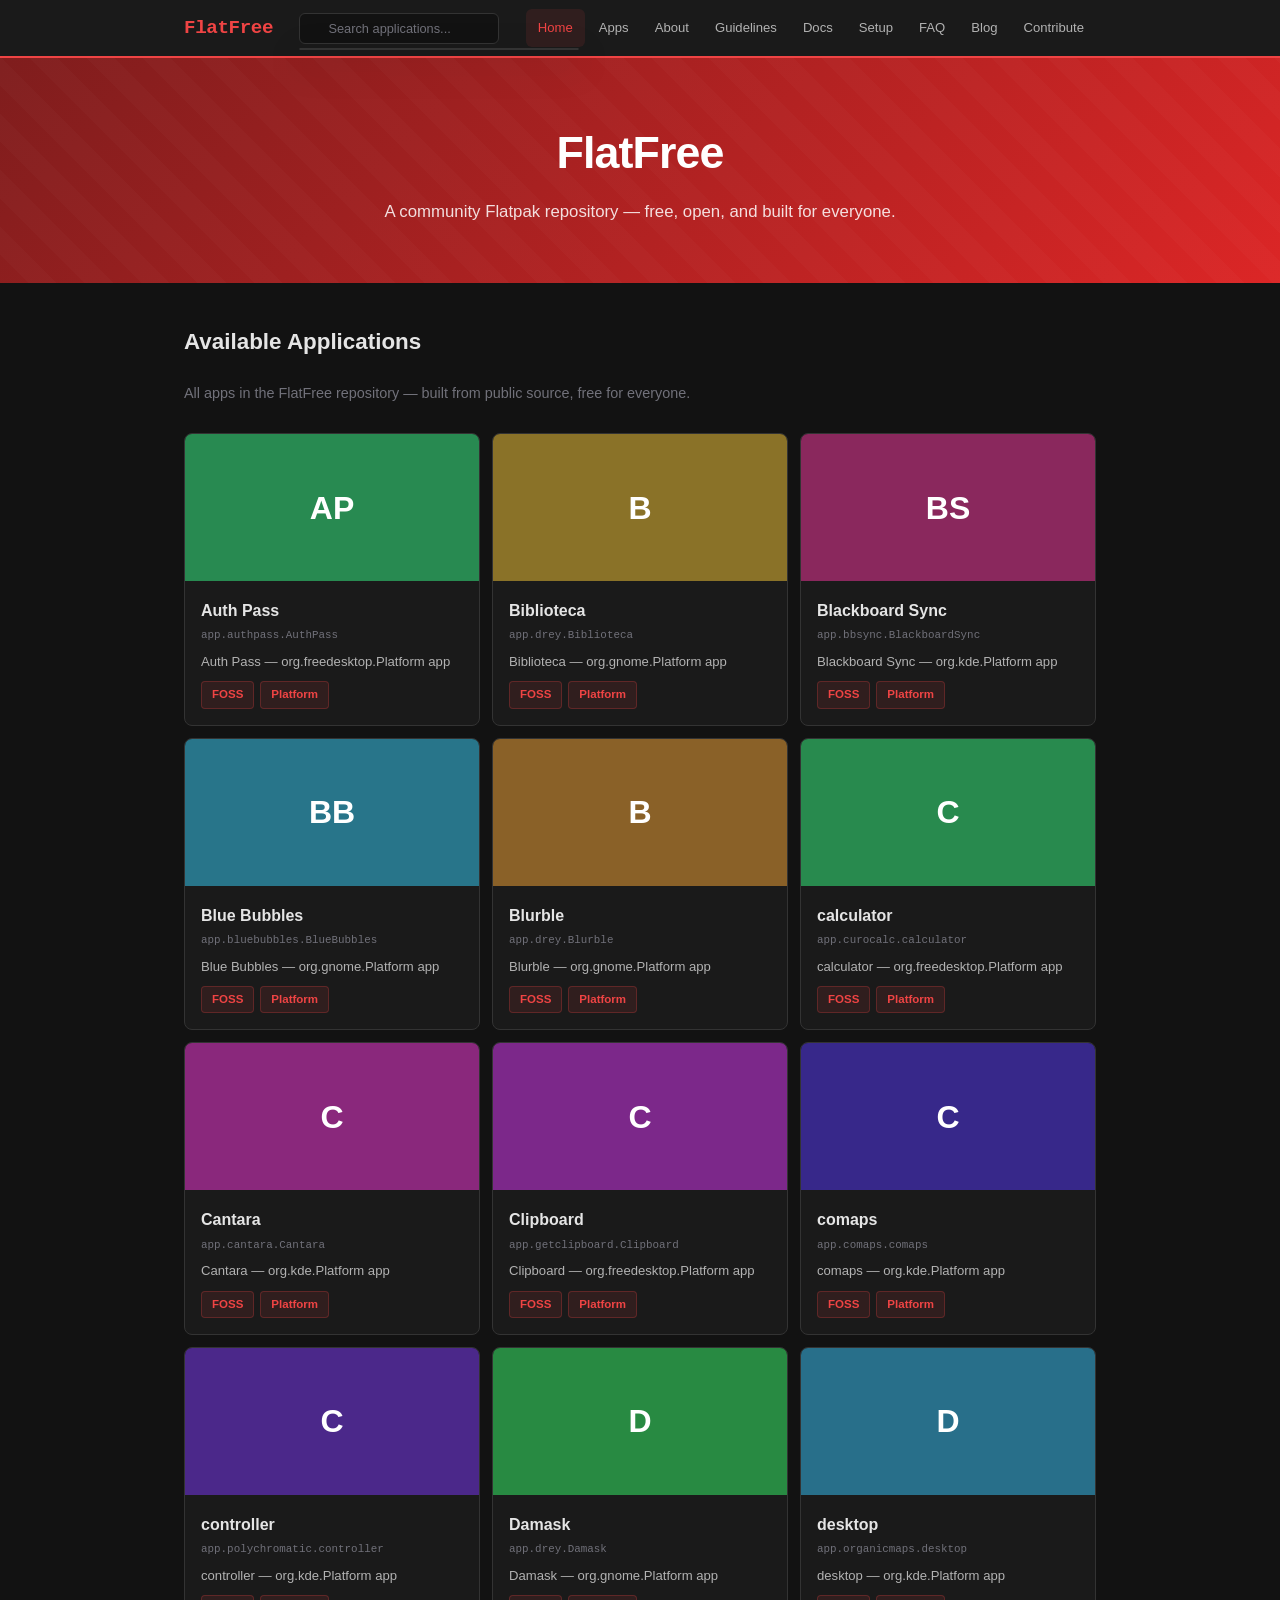
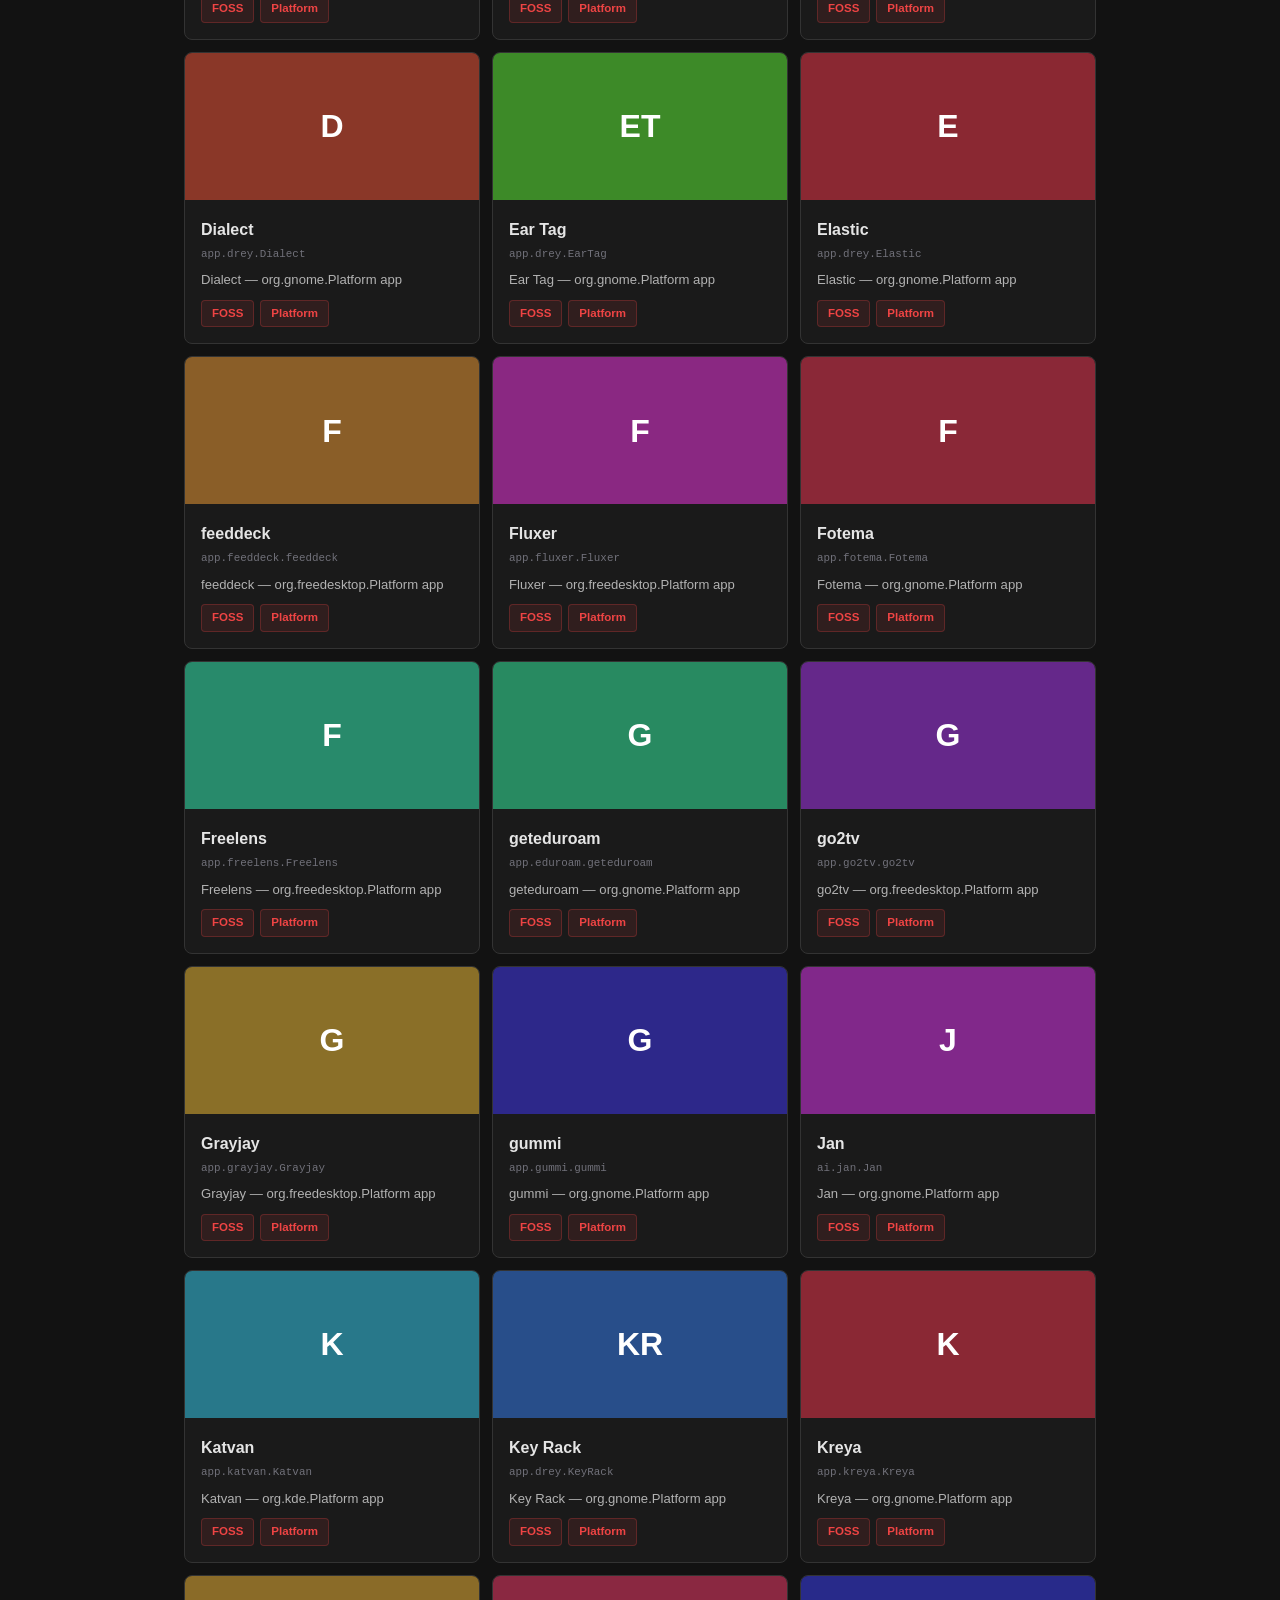
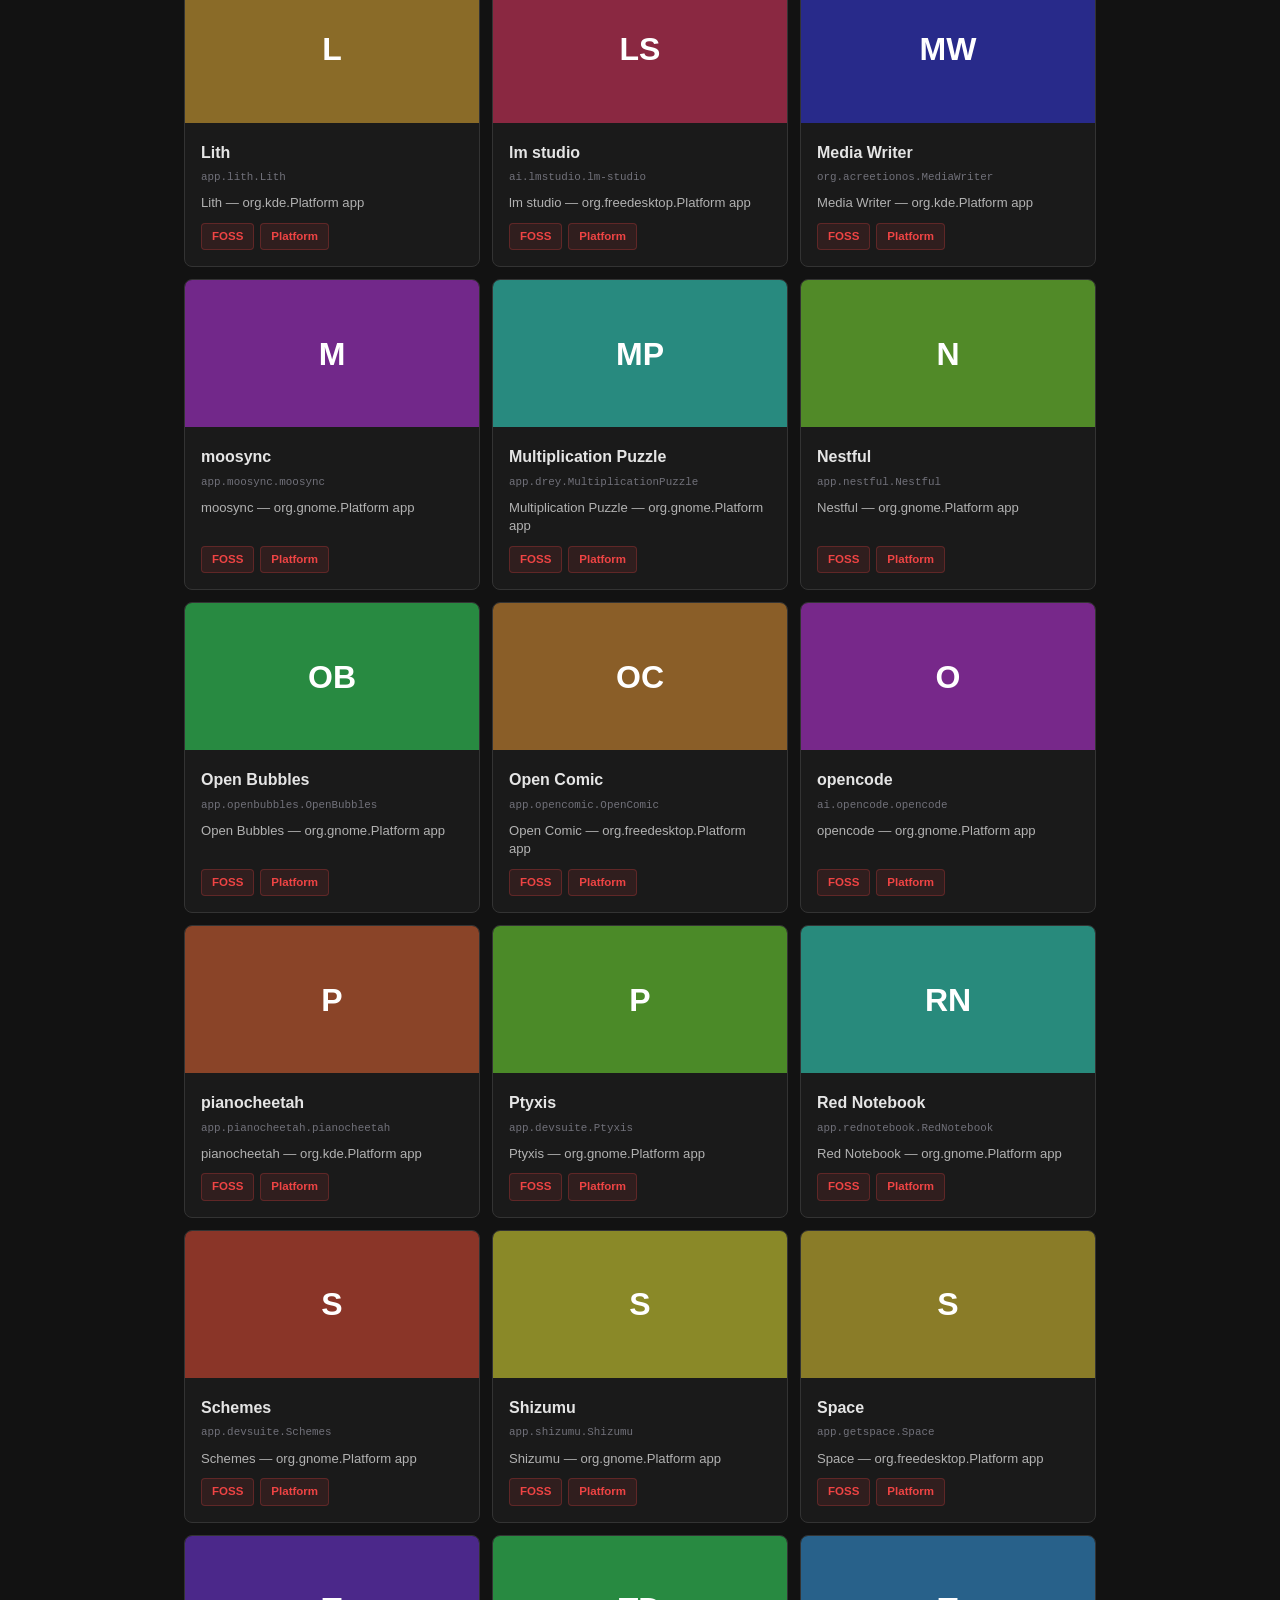
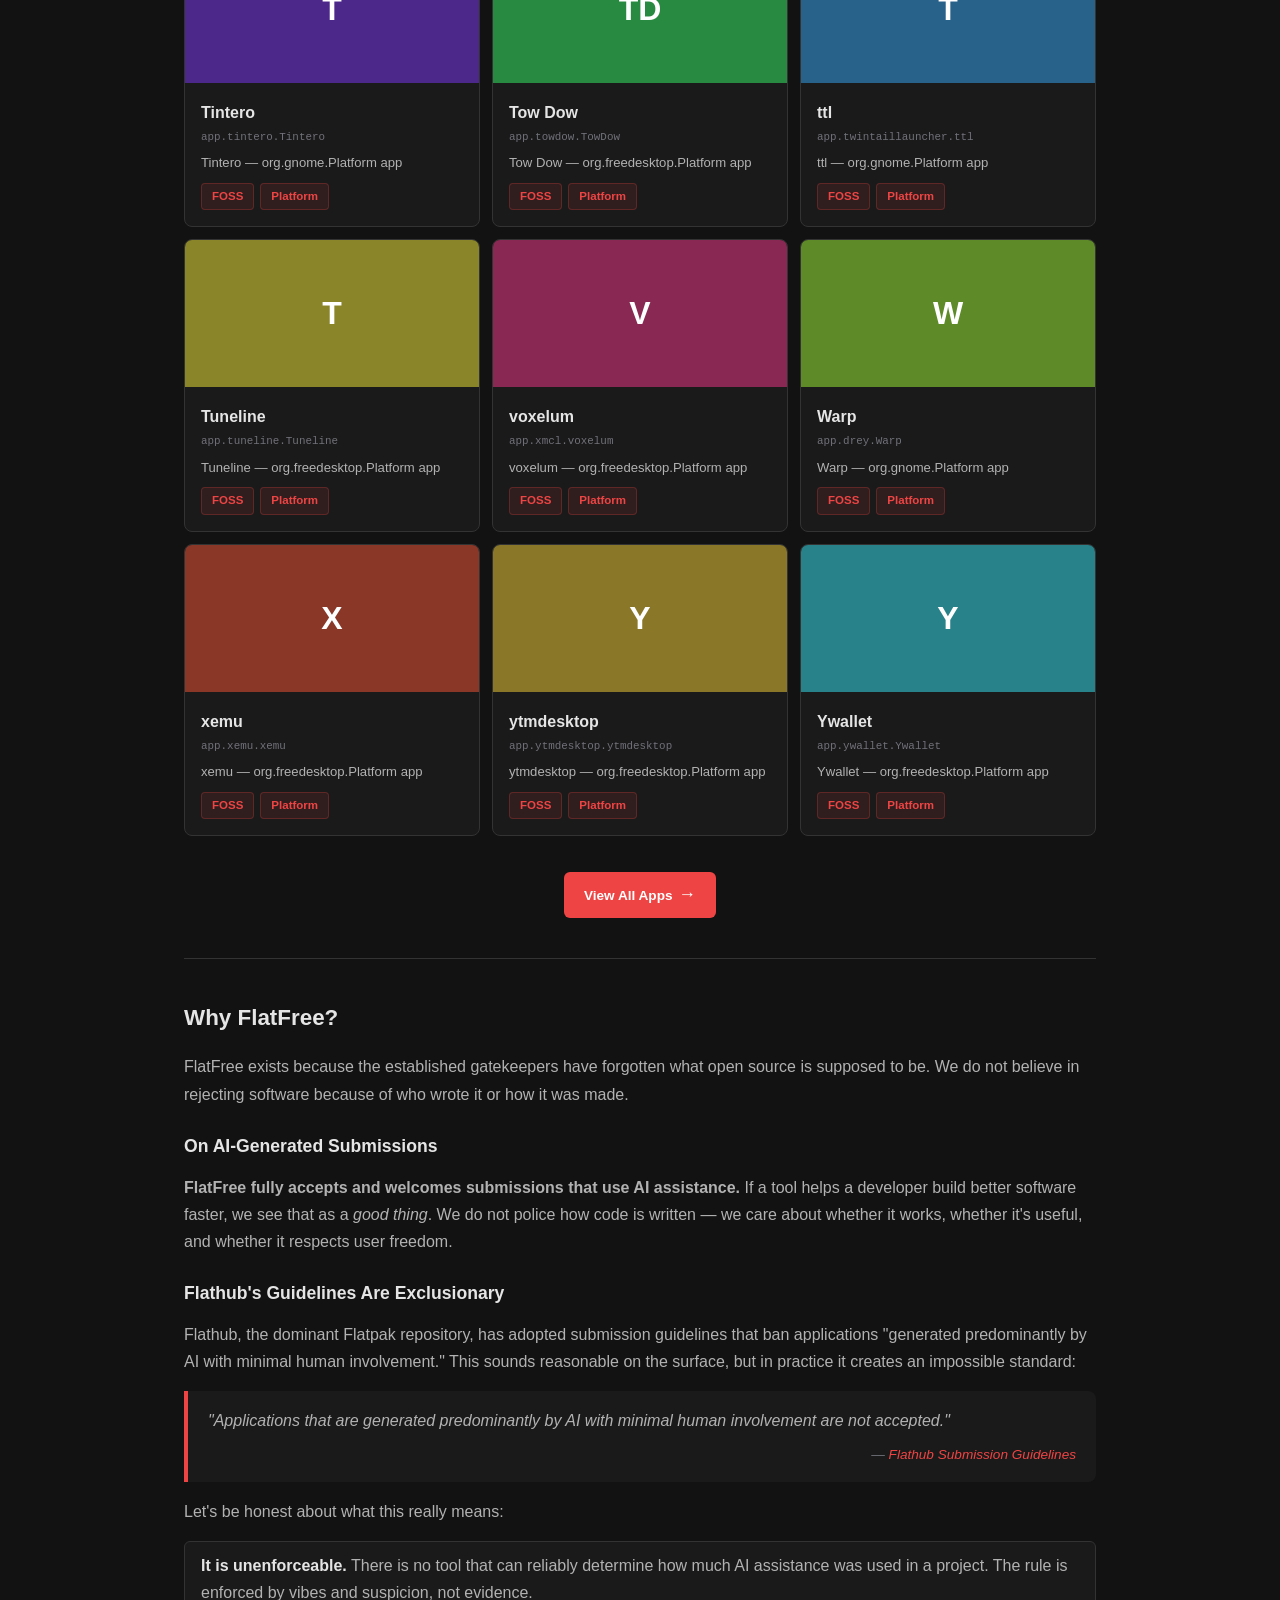
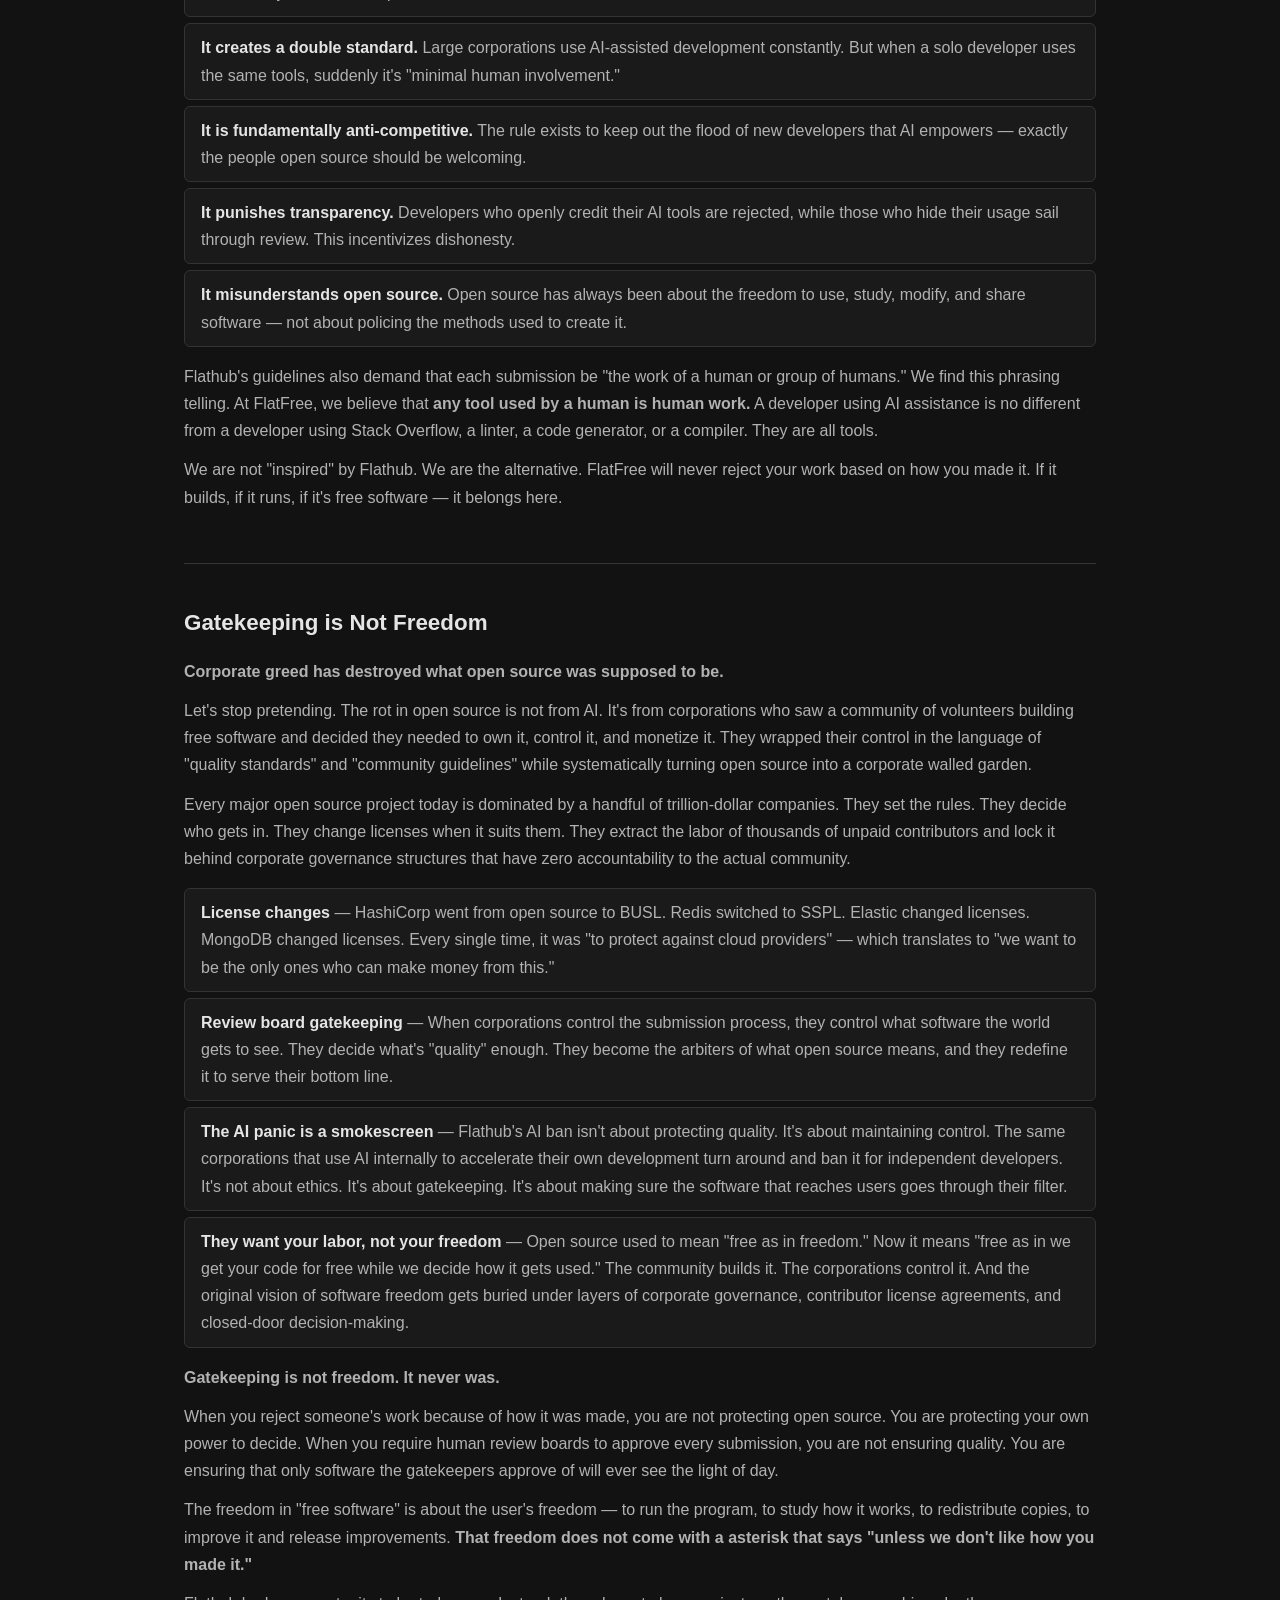
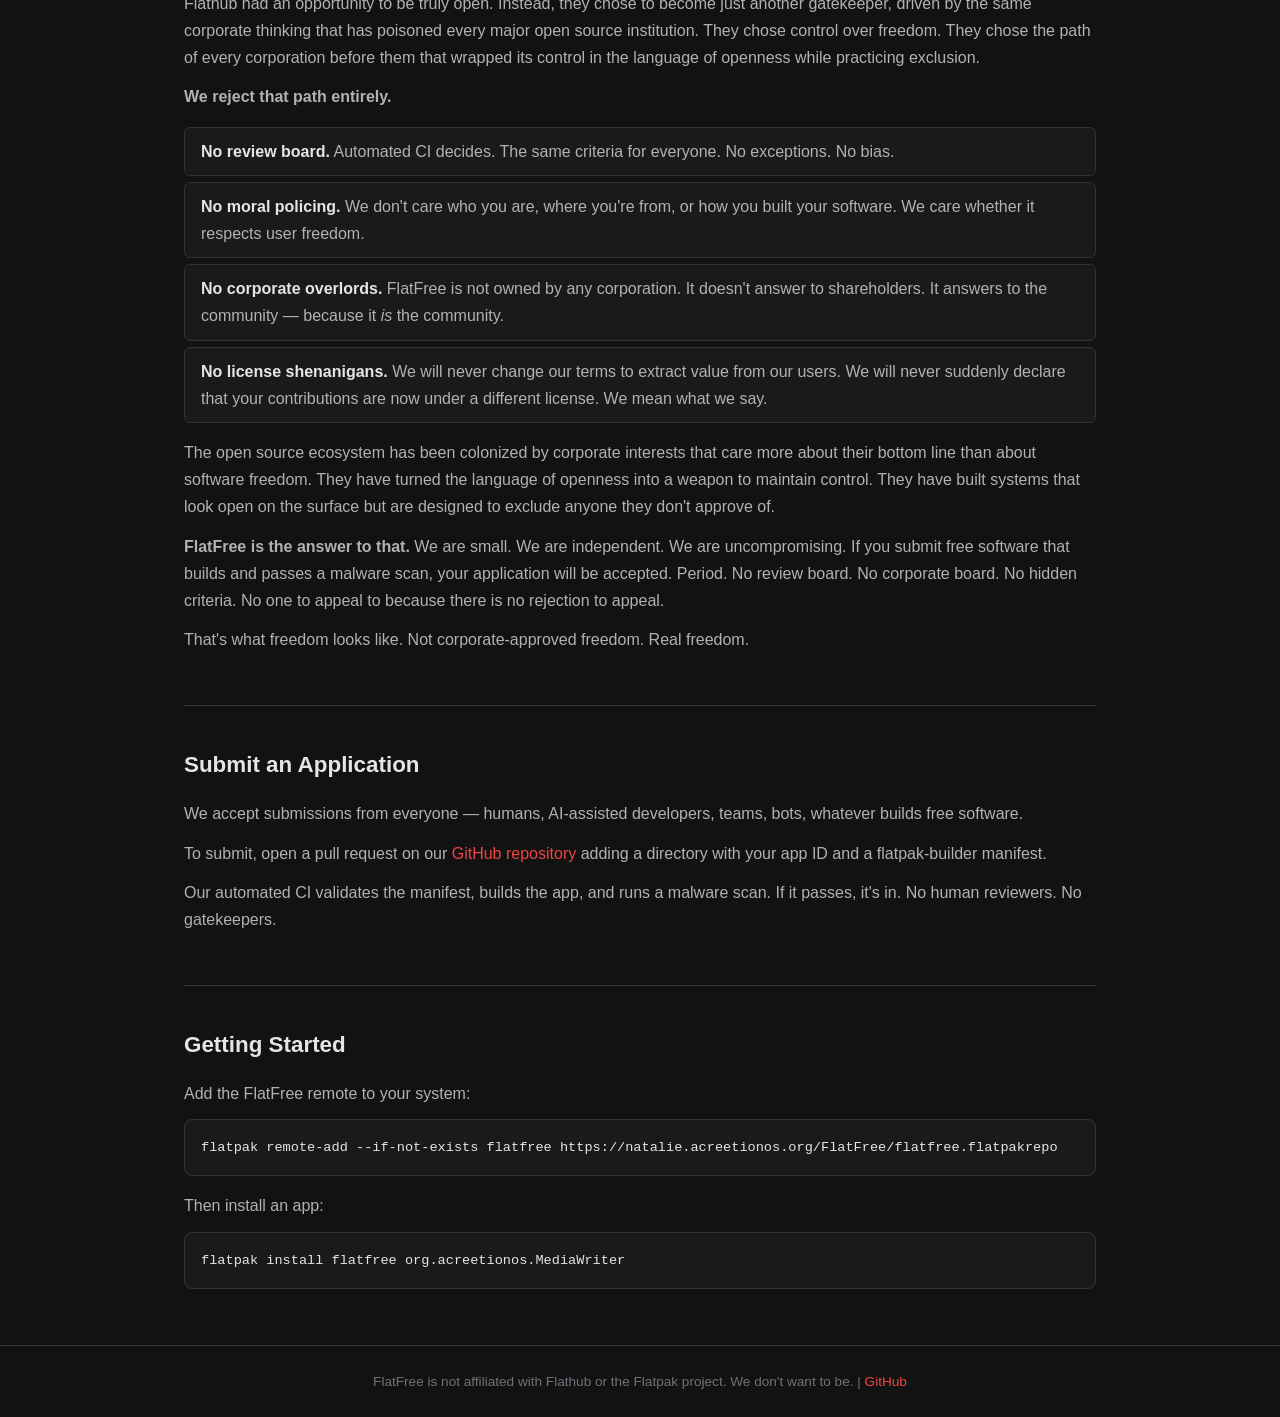
==== commit c05532ce: "Fix home page apps tab to dynamically show all apps from the repo - Replaced the hardcoded 'Availabl" ====
--- a/docs/index.html
+++ b/docs/index.html
@@ -6,6 +6,7 @@
   <title>FlatFree — The Free Flatpak Repository</title>
   <link rel="stylesheet" href="style.css">
   <script src="search.js" defer></script>
+  <script src="appstore.js" defer></script>
 </head>
 <body>
   <nav class="navbar">
@@ -37,23 +38,13 @@
   <main class="container">
     <section class="hero">
       <h2>Available Applications</h2>
-      <div class="app-grid">
-        <div class="app-card">
-          <a href="app.html">
-            <div class="app-icon">
-              <div class="app-icon-placeholder">MF</div>
-            </div>
-            <div class="app-info">
-              <h3>AcreetionOS Media Writer</h3>
-              <p class="app-id">org.acreetionos.MediaWriter</p>
-              <p class="app-desc">Write AcreetionOS images to USB flash drives.</p>
-              <div class="app-actions">
-                <span class="btn btn-sm">View Details</span>
-              </div>
-            </div>
-          </a>
-        </div>
-      </div>
+      <p style="color: var(--text-muted); font-size: 0.9rem; margin-bottom: 20px;">All apps in the FlatFree repository — built from public source, free for everyone.</p>
+      <div id="appGrid" class="appstore-grid"></div>
+      <p style="text-align: center; margin-top: 12px;">
+        <a href="apps.html" class="btn" style="display: inline-flex; align-items: center; gap: 6px;">
+          View All Apps <span style="font-size: 1.1rem;">→</span>
+        </a>
+      </p>
     </section>
 
     <section class="why-flatfree">
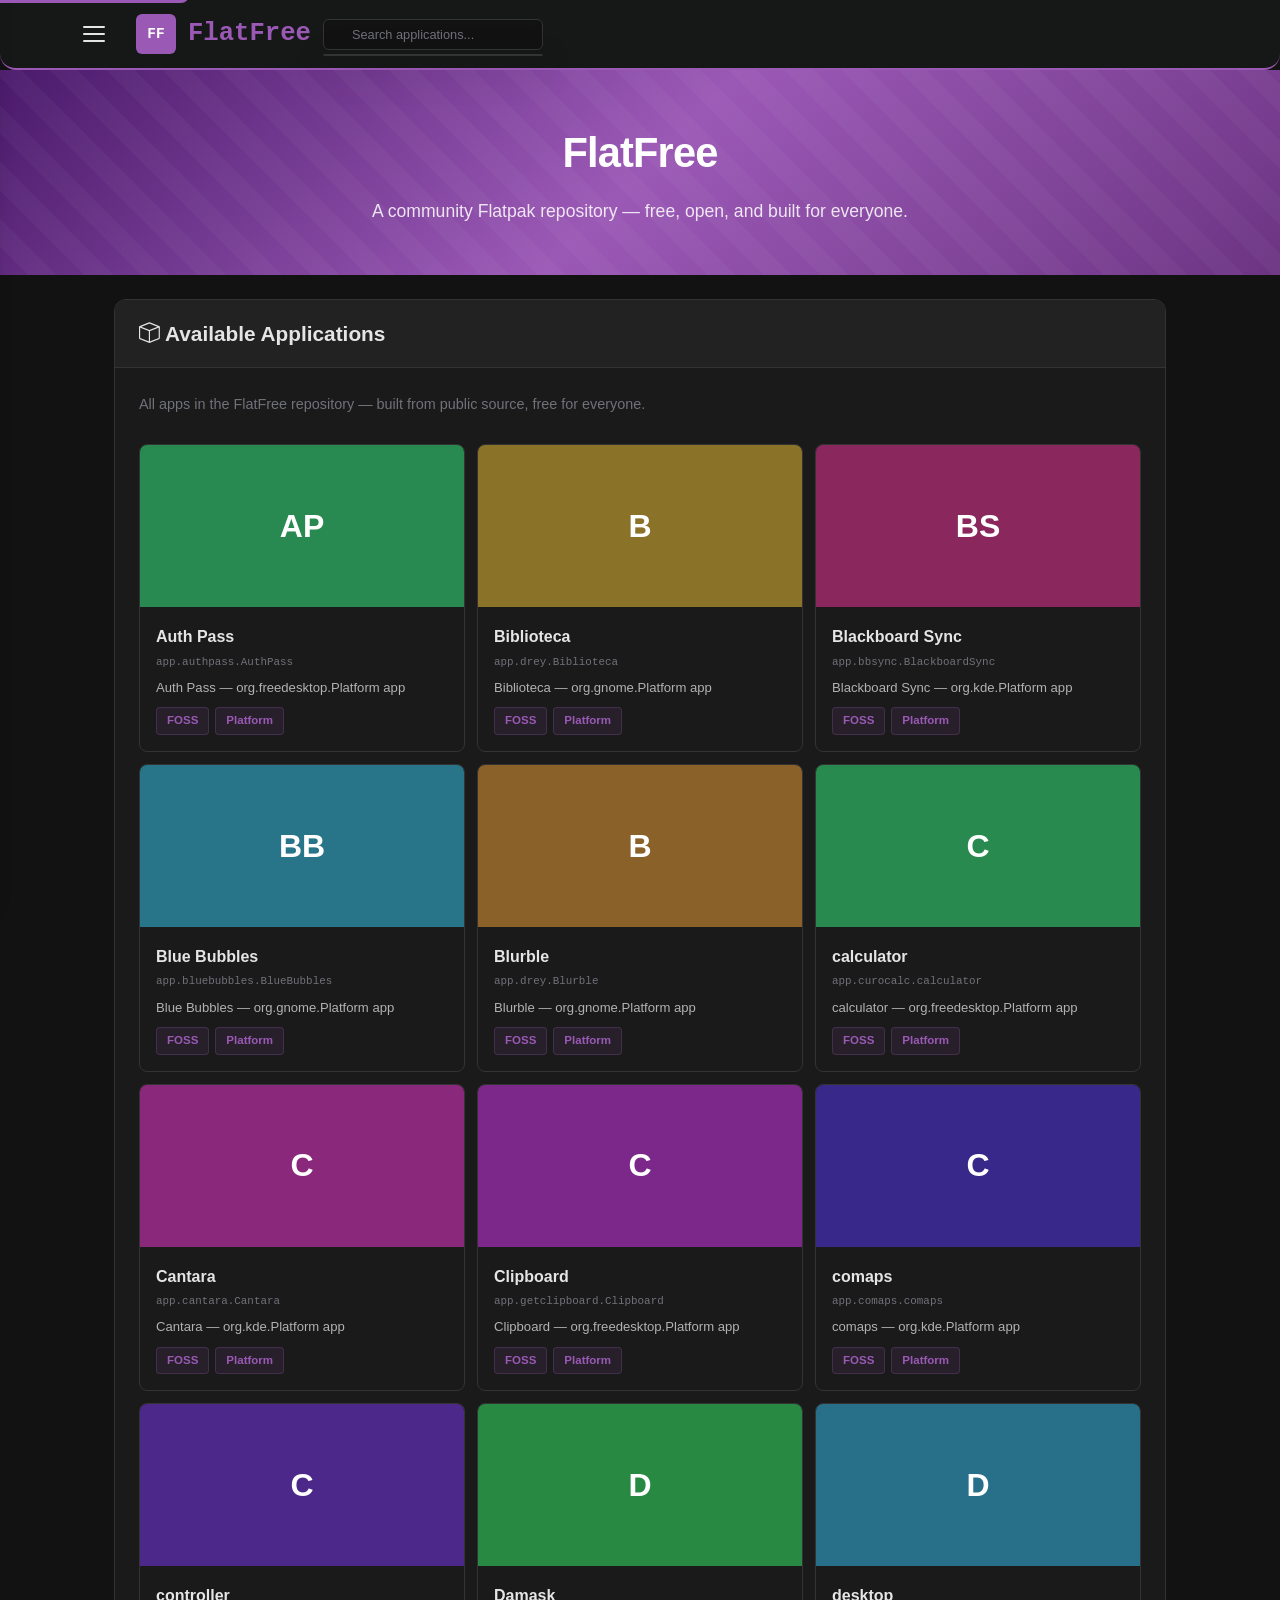
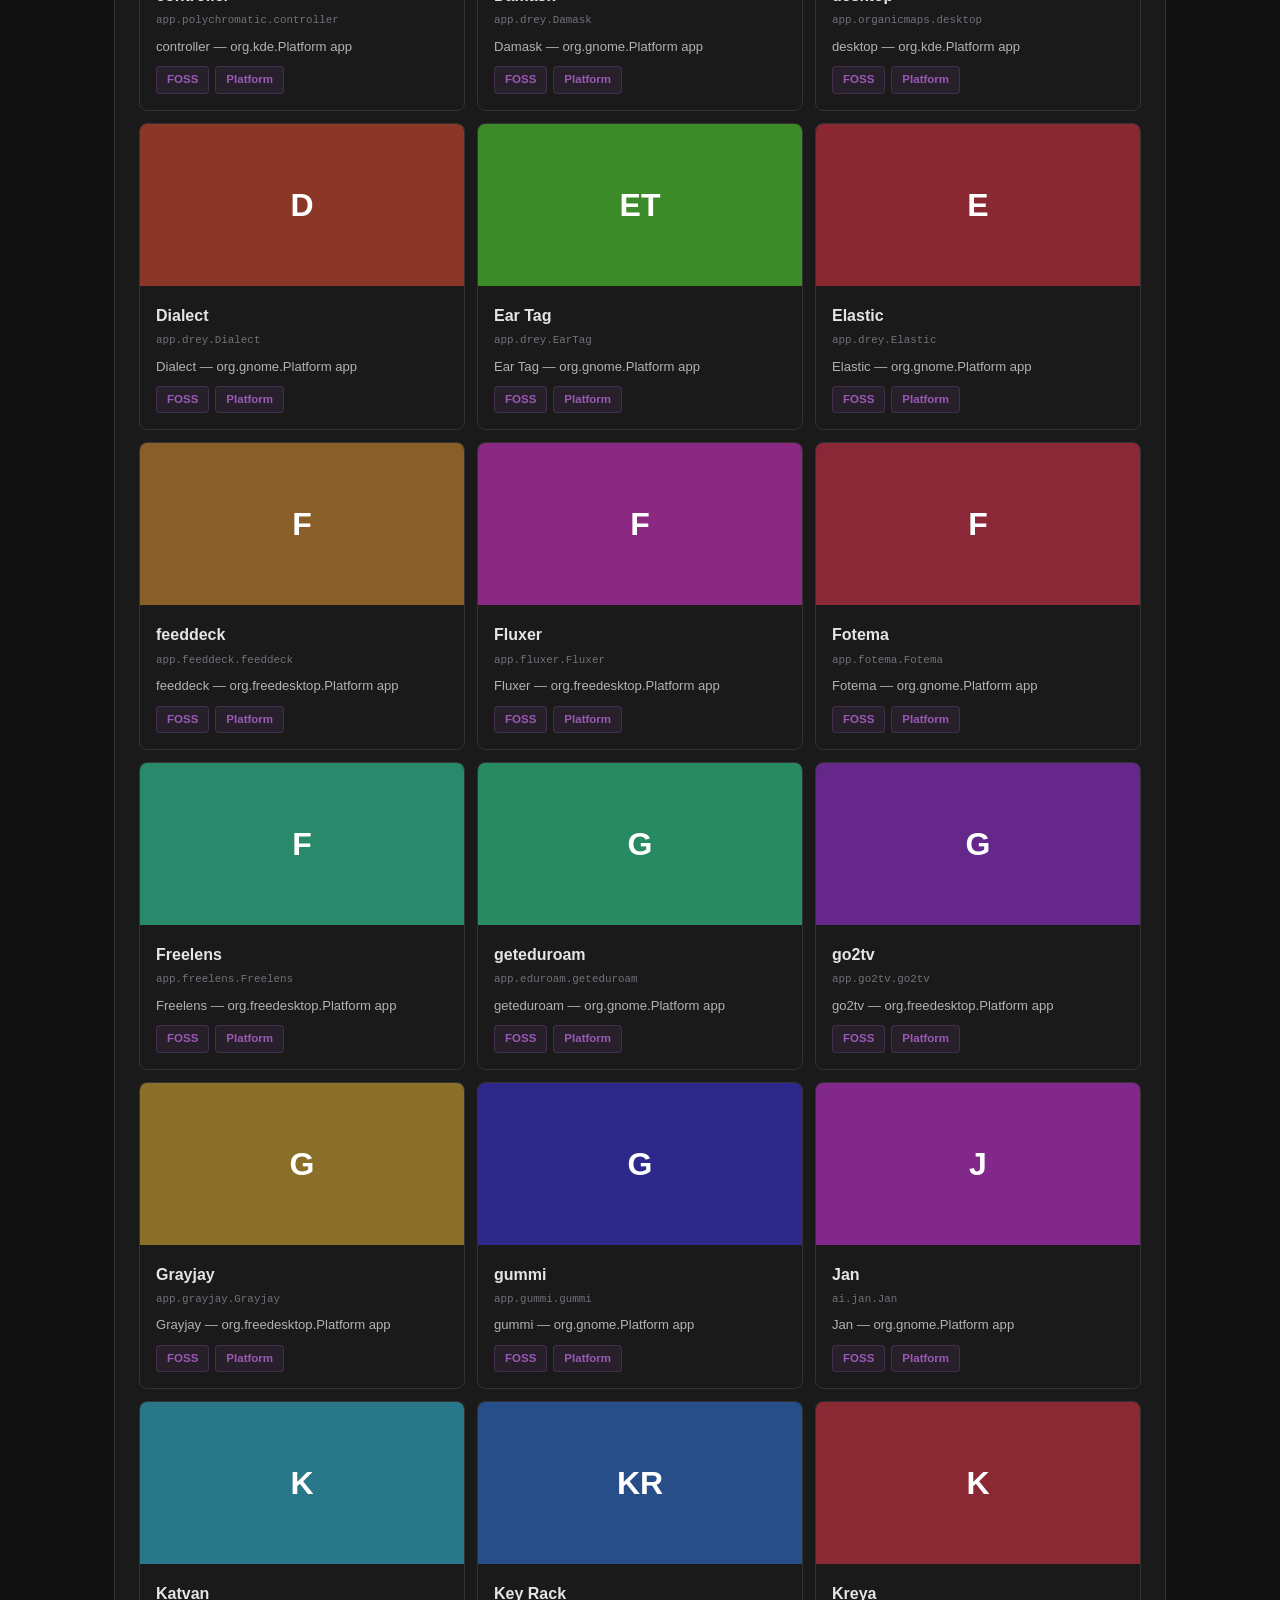
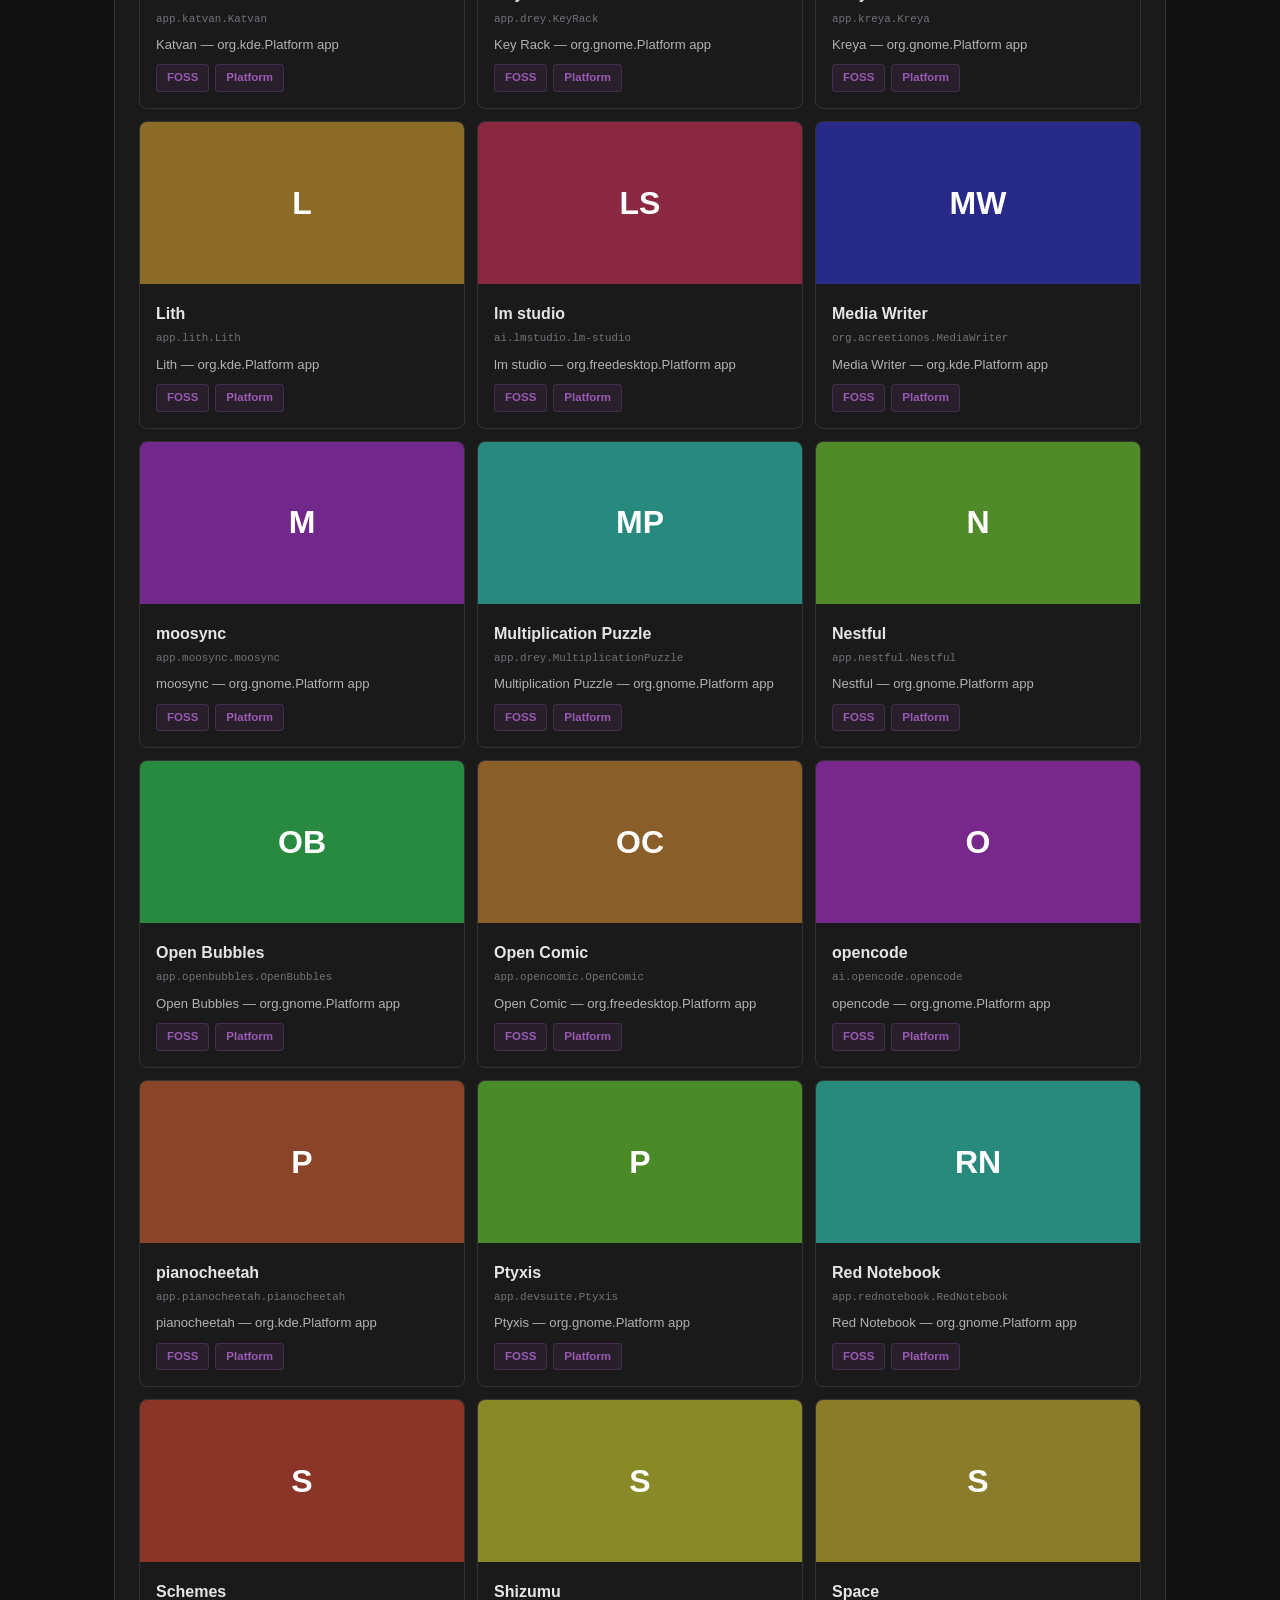
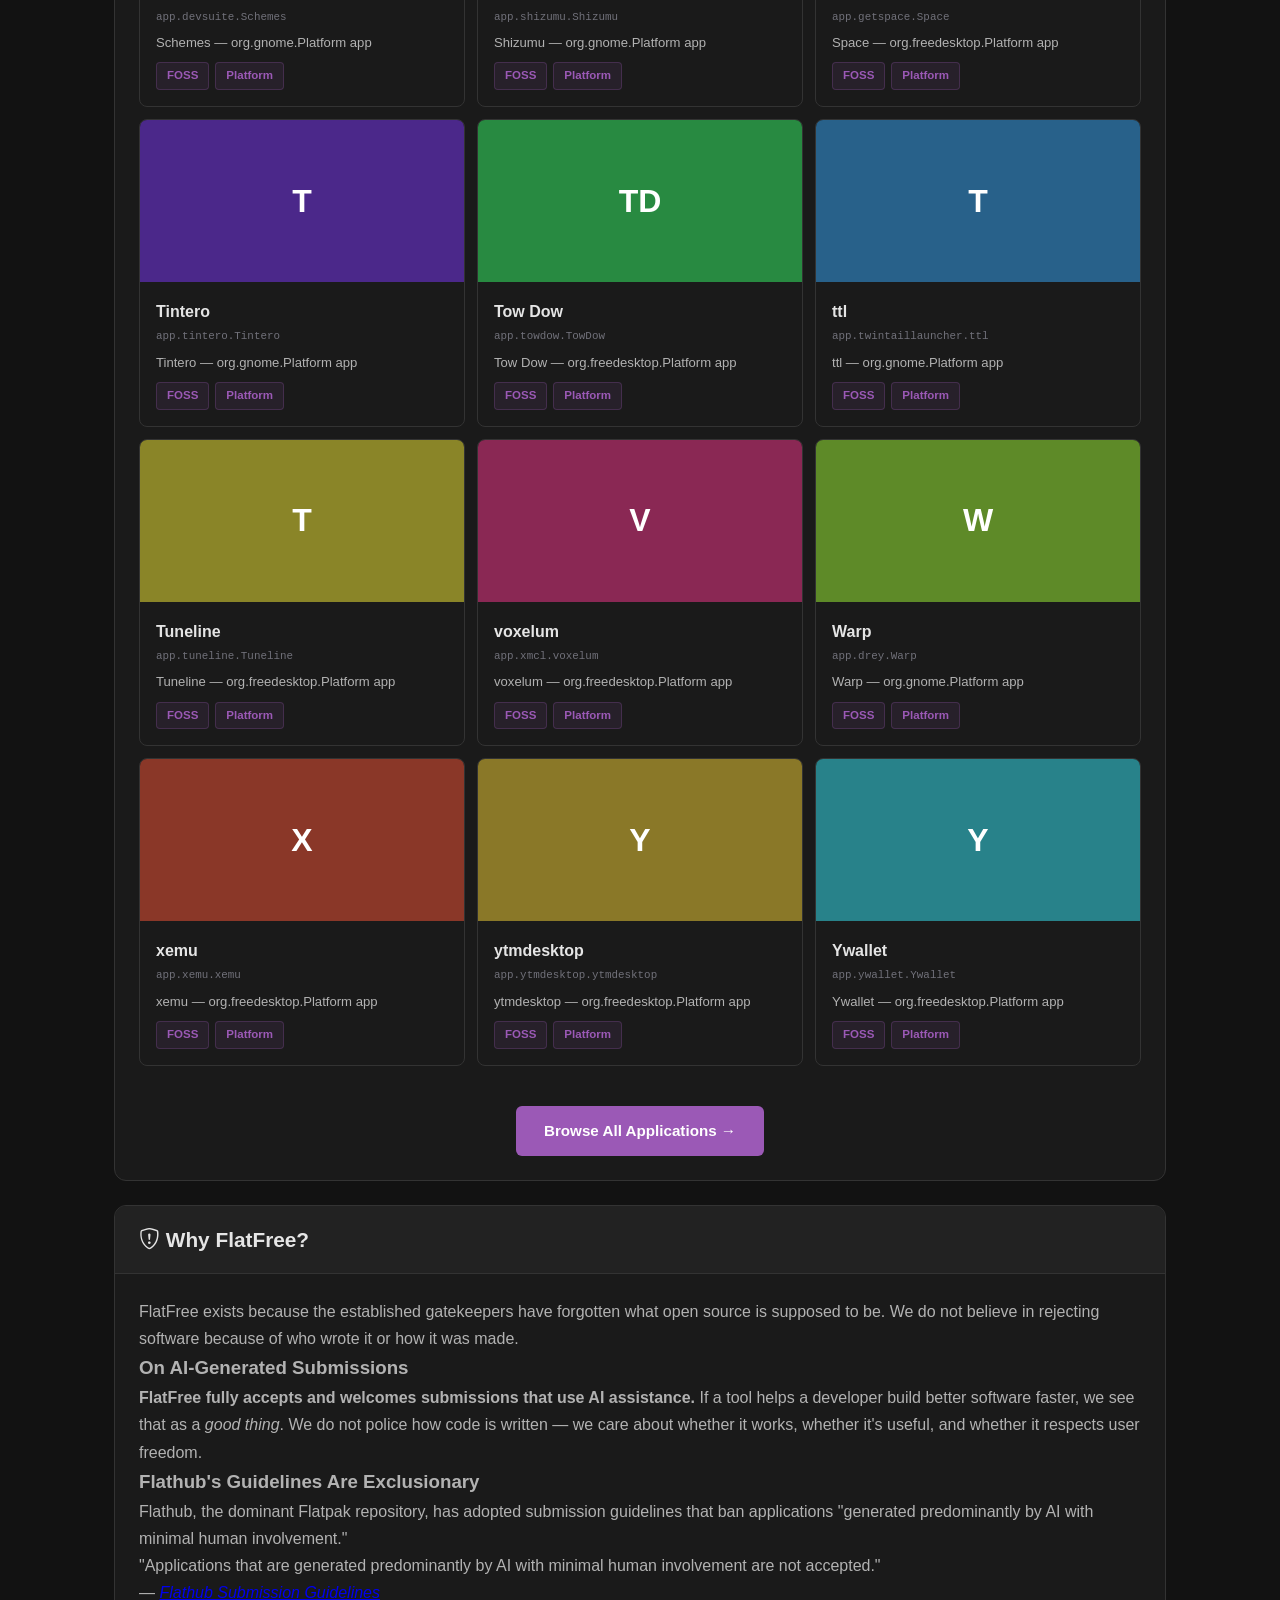
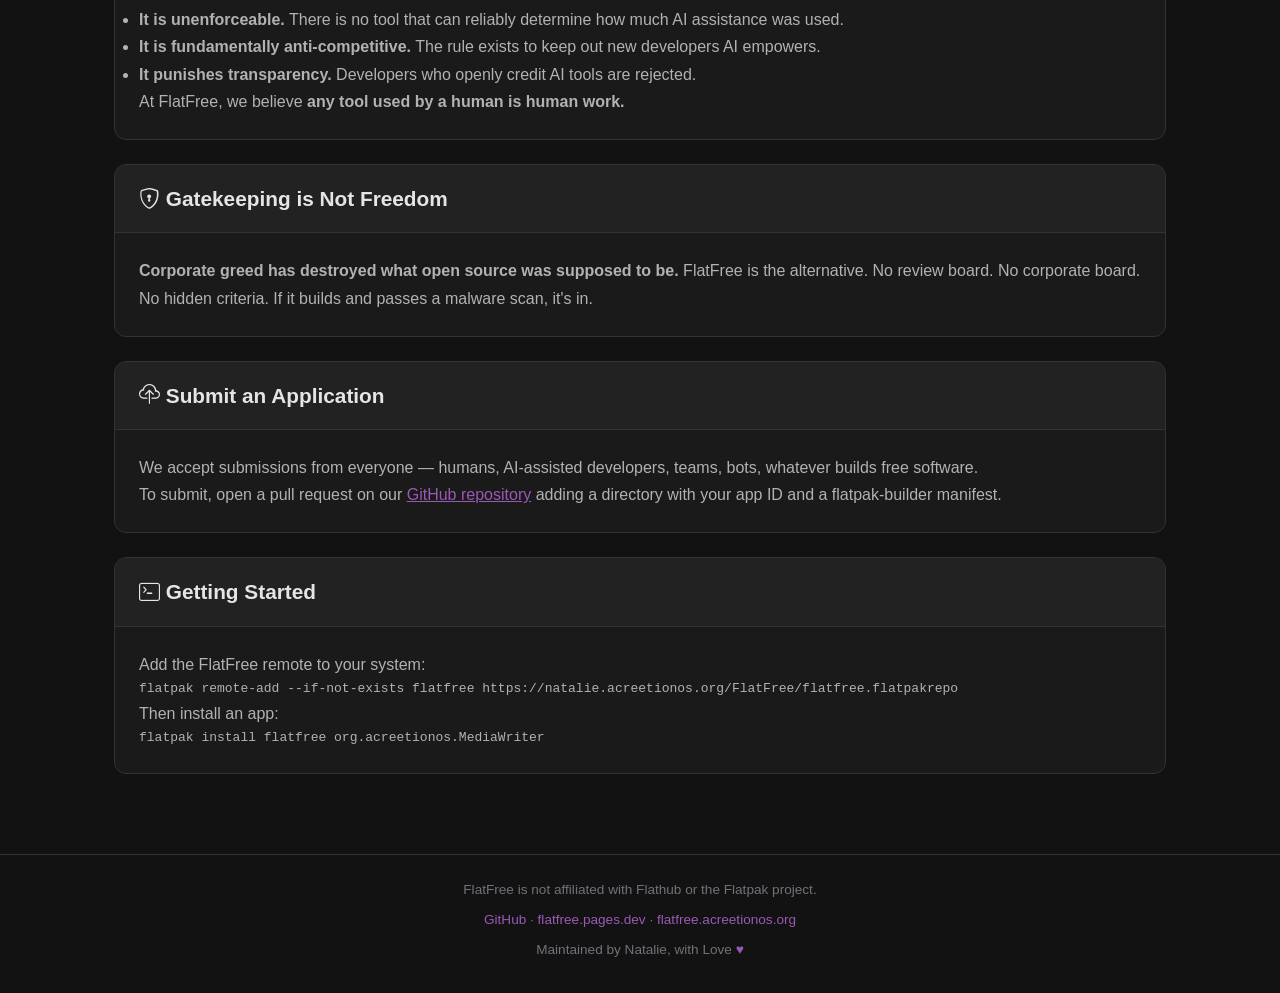
==== commit 1a69a086: "Relaunch FlatFree with AcreetionOS-inspired purple theme, hamburger menu sidebar, and working search" ====
--- a/docs/index.html
+++ b/docs/index.html
@@ -4,138 +4,140 @@
   <meta charset="UTF-8">
   <meta name="viewport" content="width=device-width, initial-scale=1.0">
   <title>FlatFree — The Free Flatpak Repository</title>
+  <meta name="description" content="FlatFree is a community Flatpak repository — free, open, and built for everyone. The alternative to Flathub's exclusionary policies.">
+  <meta name="robots" content="index, follow">
+  <link rel="canonical" href="https://flatfree.acreetionos.org/">
+  <meta property="og:title" content="FlatFree — The Free Flatpak Repository">
+  <meta property="og:description" content="A community Flatpak repository — free, open, and built for everyone.">
+  <meta property="og:type" content="website">
+  <meta property="og:url" content="https://flatfree.acreetionos.org/">
+  <link rel="icon" type="image/svg+xml" href="data:image/svg+xml,<svg xmlns='http://www.w3.org/2000/svg' viewBox='0 0 100 100'><text y='.9em' font-size='90'>💜</text></svg>">
   <link rel="stylesheet" href="style.css">
+  <link rel="stylesheet" href="https://cdn.jsdelivr.net/npm/bootstrap-icons@1.11.3/font/bootstrap-icons.min.css">
   <script src="search.js" defer></script>
   <script src="appstore.js" defer></script>
 </head>
 <body>
-  <nav class="navbar">
-    <div class="container">
-      <a href="index.html" class="nav-brand">FlatFree</a>
-      <button class="nav-toggle" onclick="document.querySelector('.nav-links').classList.toggle('open')" aria-label="Toggle navigation">☰</button>
-      <div class="nav-search"><input type="text" class="nav-search-input" placeholder="Search apps..." id="navSearch"></div>
-      <div class="nav-links">
-        <a href="index.html" class="active">Home</a>
-        <a href="apps.html">Apps</a>
-        <a href="about.html">About</a>
-        <a href="guidelines.html">Guidelines</a>
-        <a href="docs.html">Docs</a>
-        <a href="setup.html">Setup</a>
-        <a href="faq.html">FAQ</a>
-        <a href="blog.html">Blog</a>
-        <a href="contribute.html">Contribute</a>
+  <a href="#main-content" class="skip-link">Skip to main content</a>
+  <div id="page-wrap">
+    <div id="page-scale">
+      <header class="page-header">
+        <div class="header-content">
+          <a href="index.html" class="logo">
+            <div class="logo-img">FF</div>
+            <span class="logo-text">Flat<span>Free</span></span>
+          </a>
+          <div class="nav-search"><input type="text" class="nav-search-input" placeholder="Search apps..." id="navSearch"></div>
+        </div>
+      </header>
+      <div class="hero-header">
+        <h1>FlatFree</h1>
+        <p class="subtitle">A community Flatpak repository — free, open, and built for everyone.</p>
       </div>
+      <div class="page-wrapper">
+        <main id="main-content" class="content-feed">
+          <article class="content-box">
+            <div class="box-header">
+              <h1><i class="bi bi-box"></i> Available Applications</h1>
+            </div>
+            <div class="box-body">
+              <p style="color: var(--acreetion-text-muted); font-size: 0.9rem; margin-bottom: 20px;">All apps in the FlatFree repository — built from public source, free for everyone.</p>
+              <div id="appGrid" class="appstore-grid"></div>
+              <p style="text-align: center; margin-top: 16px;">
+                <a href="apps.html" class="btn btn-lg">Browse All Applications &rarr;</a>
+              </p>
+            </div>
+          </article>
+          <article class="content-box">
+            <div class="box-header">
+              <h2><i class="bi bi-shield-exclamation"></i> Why FlatFree?</h2>
+            </div>
+            <div class="box-body">
+              <p>FlatFree exists because the established gatekeepers have forgotten what open source is supposed to be. We do not believe in rejecting software because of who wrote it or how it was made.</p>
+              <h3>On AI-Generated Submissions</h3>
+              <p><strong>FlatFree fully accepts and welcomes submissions that use AI assistance.</strong> If a tool helps a developer build better software faster, we see that as a <em>good thing</em>. We do not police how code is written — we care about whether it works, whether it's useful, and whether it respects user freedom.</p>
+              <h3>Flathub's Guidelines Are Exclusionary</h3>
+              <p>Flathub, the dominant Flatpak repository, has adopted submission guidelines that ban applications "generated predominantly by AI with minimal human involvement."</p>
+              <blockquote>
+                "Applications that are generated predominantly by AI with minimal human involvement are not accepted."
+                <footer>— <cite><a href="https://github.com/flathub/flathub/wiki/Submission-Guidelines">Flathub Submission Guidelines</a></cite></footer>
+              </blockquote>
+              <ul>
+                <li><strong>It is unenforceable.</strong> There is no tool that can reliably determine how much AI assistance was used.</li>
+                <li><strong>It is fundamentally anti-competitive.</strong> The rule exists to keep out new developers AI empowers.</li>
+                <li><strong>It punishes transparency.</strong> Developers who openly credit AI tools are rejected.</li>
+              </ul>
+              <p>At FlatFree, we believe <strong>any tool used by a human is human work.</strong></p>
+            </div>
+          </article>
+          <article class="content-box">
+            <div class="box-header">
+              <h2><i class="bi bi-shield-lock"></i> Gatekeeping is Not Freedom</h2>
+            </div>
+            <div class="box-body">
+              <p><strong>Corporate greed has destroyed what open source was supposed to be.</strong> FlatFree is the alternative. No review board. No corporate board. No hidden criteria. If it builds and passes a malware scan, it's in.</p>
+            </div>
+          </article>
+          <article class="content-box">
+            <div class="box-header">
+              <h2><i class="bi bi-cloud-upload"></i> Submit an Application</h2>
+            </div>
+            <div class="box-body">
+              <p>We accept submissions from everyone — humans, AI-assisted developers, teams, bots, whatever builds free software.</p>
+              <p>To submit, open a pull request on our <a href="https://github.com/spivanatalie64/FlatFree" style="color:var(--acreetion-purple)">GitHub repository</a> adding a directory with your app ID and a flatpak-builder manifest.</p>
+            </div>
+          </article>
+          <article class="content-box">
+            <div class="box-header">
+              <h2><i class="bi bi-terminal"></i> Getting Started</h2>
+            </div>
+            <div class="box-body">
+              <p>Add the FlatFree remote to your system:</p>
+              <pre><code>flatpak remote-add --if-not-exists flatfree https://natalie.acreetionos.org/FlatFree/flatfree.flatpakrepo</code></pre>
+              <p>Then install an app:</p>
+              <pre><code>flatpak install flatfree org.acreetionos.MediaWriter</code></pre>
+            </div>
+          </article>
+        </main>
+      </div>
+      <footer class="page-footer">
+        <p>FlatFree is not affiliated with Flathub or the Flatpak project.</p>
+        <p><a href="https://github.com/spivanatalie64/FlatFree">GitHub</a> &middot; <a href="https://flatfree.pages.dev">flatfree.pages.dev</a> &middot; <a href="https://flatfree.acreetionos.org">flatfree.acreetionos.org</a></p>
+        <p>Maintained by Natalie, with Love <span class="footer-love">&hearts;</span></p>
+      </footer>
     </div>
-  </nav>
-
-  <header>
-    <div class="container">
-      <h1>FlatFree</h1>
-      <p class="subtitle">A community Flatpak repository — free, open, and built for everyone.</p>
-    </div>
-  </header>
-
-  <main class="container">
-    <section class="hero">
-      <h2>Available Applications</h2>
-      <p style="color: var(--text-muted); font-size: 0.9rem; margin-bottom: 20px;">All apps in the FlatFree repository — built from public source, free for everyone.</p>
-      <div id="appGrid" class="appstore-grid"></div>
-      <p style="text-align: center; margin-top: 12px;">
-        <a href="apps.html" class="btn" style="display: inline-flex; align-items: center; gap: 6px;">
-          View All Apps <span style="font-size: 1.1rem;">→</span>
-        </a>
-      </p>
-    </section>
-
-    <section class="why-flatfree">
-      <h2>Why FlatFree?</h2>
-      <p>FlatFree exists because the established gatekeepers have forgotten what open source is supposed to be. We do not believe in rejecting software because of who wrote it or how it was made.</p>
-
-      <h3>On AI-Generated Submissions</h3>
-      <p><strong>FlatFree fully accepts and welcomes submissions that use AI assistance.</strong> If a tool helps a developer build better software faster, we see that as a <em>good thing</em>. We do not police how code is written — we care about whether it works, whether it's useful, and whether it respects user freedom.</p>
-
-      <h3>Flathub's Guidelines Are Exclusionary</h3>
-      <p>Flathub, the dominant Flatpak repository, has adopted submission guidelines that ban applications "generated predominantly by AI with minimal human involvement." This sounds reasonable on the surface, but in practice it creates an impossible standard:</p>
-
-      <blockquote>
-        "Applications that are generated predominantly by AI with minimal human involvement are not accepted."
-        <footer>— <cite><a href="https://github.com/flathub/flathub/wiki/Submission-Guidelines">Flathub Submission Guidelines</a></cite></footer>
-      </blockquote>
-
-      <p>Let's be honest about what this really means:</p>
-      <ul>
-        <li><strong>It is unenforceable.</strong> There is no tool that can reliably determine how much AI assistance was used in a project. The rule is enforced by vibes and suspicion, not evidence.</li>
-        <li><strong>It creates a double standard.</strong> Large corporations use AI-assisted development constantly. But when a solo developer uses the same tools, suddenly it's "minimal human involvement."</li>
-        <li><strong>It is fundamentally anti-competitive.</strong> The rule exists to keep out the flood of new developers that AI empowers — exactly the people open source should be welcoming.</li>
-        <li><strong>It punishes transparency.</strong> Developers who openly credit their AI tools are rejected, while those who hide their usage sail through review. This incentivizes dishonesty.</li>
-        <li><strong>It misunderstands open source.</strong> Open source has always been about the freedom to use, study, modify, and share software — not about policing the methods used to create it.</li>
-      </ul>
-
-      <p>Flathub's guidelines also demand that each submission be "the work of a human or group of humans." We find this phrasing telling. At FlatFree, we believe that <strong>any tool used by a human is human work.</strong> A developer using AI assistance is no different from a developer using Stack Overflow, a linter, a code generator, or a compiler. They are all tools.</p>
-
-      <p>We are not "inspired" by Flathub. We are the alternative. FlatFree will never reject your work based on how you made it. If it builds, if it runs, if it's free software — it belongs here.</p>
-    </section>
-
-    <section class="why-flatfree">
-      <h2>Gatekeeping is Not Freedom</h2>
-
-      <p><strong>Corporate greed has destroyed what open source was supposed to be.</strong></p>
-
-      <p>Let's stop pretending. The rot in open source is not from AI. It's from corporations who saw a community of volunteers building free software and decided they needed to own it, control it, and monetize it. They wrapped their control in the language of "quality standards" and "community guidelines" while systematically turning open source into a corporate walled garden.</p>
-
-      <p>Every major open source project today is dominated by a handful of trillion-dollar companies. They set the rules. They decide who gets in. They change licenses when it suits them. They extract the labor of thousands of unpaid contributors and lock it behind corporate governance structures that have zero accountability to the actual community.</p>
-
-      <ul>
-        <li><strong>License changes</strong> — HashiCorp went from open source to BUSL. Redis switched to SSPL. Elastic changed licenses. MongoDB changed licenses. Every single time, it was "to protect against cloud providers" — which translates to "we want to be the only ones who can make money from this."</li>
-        <li><strong>Review board gatekeeping</strong> — When corporations control the submission process, they control what software the world gets to see. They decide what's "quality" enough. They become the arbiters of what open source means, and they redefine it to serve their bottom line.</li>
-        <li><strong>The AI panic is a smokescreen</strong> — Flathub's AI ban isn't about protecting quality. It's about maintaining control. The same corporations that use AI internally to accelerate their own development turn around and ban it for independent developers. It's not about ethics. It's about gatekeeping. It's about making sure the software that reaches users goes through their filter.</li>
-        <li><strong>They want your labor, not your freedom</strong> — Open source used to mean "free as in freedom." Now it means "free as in we get your code for free while we decide how it gets used." The community builds it. The corporations control it. And the original vision of software freedom gets buried under layers of corporate governance, contributor license agreements, and closed-door decision-making.</li>
-      </ul>
-
-      <p><strong>Gatekeeping is not freedom. It never was.</strong></p>
-
-      <p>When you reject someone's work because of how it was made, you are not protecting open source. You are protecting your own power to decide. When you require human review boards to approve every submission, you are not ensuring quality. You are ensuring that only software the gatekeepers approve of will ever see the light of day.</p>
-
-      <p>The freedom in "free software" is about the user's freedom — to run the program, to study how it works, to redistribute copies, to improve it and release improvements. <strong>That freedom does not come with a asterisk that says "unless we don't like how you made it."</strong></p>
-
-      <p>Flathub had an opportunity to be truly open. Instead, they chose to become just another gatekeeper, driven by the same corporate thinking that has poisoned every major open source institution. They chose control over freedom. They chose the path of every corporation before them that wrapped its control in the language of openness while practicing exclusion.</p>
-
-      <p><strong>We reject that path entirely.</strong></p>
-
-      <ul>
-        <li><strong>No review board.</strong> Automated CI decides. The same criteria for everyone. No exceptions. No bias.</li>
-        <li><strong>No moral policing.</strong> We don't care who you are, where you're from, or how you built your software. We care whether it respects user freedom.</li>
-        <li><strong>No corporate overlords.</strong> FlatFree is not owned by any corporation. It doesn't answer to shareholders. It answers to the community — because it <em>is</em> the community.</li>
-        <li><strong>No license shenanigans.</strong> We will never change our terms to extract value from our users. We will never suddenly declare that your contributions are now under a different license. We mean what we say.</li>
-      </ul>
-
-      <p>The open source ecosystem has been colonized by corporate interests that care more about their bottom line than about software freedom. They have turned the language of openness into a weapon to maintain control. They have built systems that look open on the surface but are designed to exclude anyone they don't approve of.</p>
-
-      <p><strong>FlatFree is the answer to that.</strong> We are small. We are independent. We are uncompromising. If you submit free software that builds and passes a malware scan, your application will be accepted. Period. No review board. No corporate board. No hidden criteria. No one to appeal to because there is no rejection to appeal.</p>
-
-      <p>That's what freedom looks like. Not corporate-approved freedom. Real freedom.</p>
-    </section>
-
-    <section class="submit-app">
-      <h2>Submit an Application</h2>
-      <p>We accept submissions from everyone — humans, AI-assisted developers, teams, bots, whatever builds free software.</p>
-      <p>To submit, open a pull request on our <a href="https://github.com/spivanatalie64/FlatFree">GitHub repository</a> adding a directory with your app ID and a flatpak-builder manifest.</p>
-      <p>Our automated CI validates the manifest, builds the app, and runs a malware scan. If it passes, it's in. No human reviewers. No gatekeepers.</p>
-    </section>
-
-    <section class="install-info">
-      <h2>Getting Started</h2>
-      <p>Add the FlatFree remote to your system:</p>
-      <pre><code>flatpak remote-add --if-not-exists flatfree https://natalie.acreetionos.org/FlatFree/flatfree.flatpakrepo</code></pre>
-      <p>Then install an app:</p>
-      <pre><code>flatpak install flatfree org.acreetionos.MediaWriter</code></pre>
-    </section>
-  </main>
-
-  <footer>
-    <div class="container">
-      <p>FlatFree is not affiliated with Flathub or the Flatpak project. We don't want to be. | <a href="https://github.com/spivanatalie64/FlatFree">GitHub</a></p>
-    </div>
-  </footer>
+  </div>
+  <script>
+  (function(){'use strict';try{
+    var isOpen=false,sidebar,overlay,hamburger;
+    function init(){
+      var header=document.querySelector('.header-content');
+      if(!header||document.getElementById('hamburger'))return;
+      hamburger=document.createElement('button');
+      hamburger.id='hamburger';
+      hamburger.setAttribute('aria-label','Menu');
+      hamburger.setAttribute('aria-expanded','false');
+      hamburger.innerHTML='<span></span><span></span><span></span>';
+      hamburger.addEventListener('click',function(e){e.preventDefault();toggle();});
+      header.appendChild(hamburger);
+      overlay=document.createElement('div');
+      overlay.id='sidebar-overlay';
+      overlay.addEventListener('click',close);
+      document.body.appendChild(overlay);
+      sidebar=document.createElement('div');
+      sidebar.id='sidebar';
+      sidebar.setAttribute('role','dialog');
+      sidebar.setAttribute('aria-label','Site navigation');
+      sidebar.innerHTML='<div class="sidebar-body"><ul><li><a href="index.html"><i class="bi bi-house"></i> Home</a></li><li><a href="apps.html"><i class="bi bi-grid"></i> Apps</a></li><li><a href="about.html"><i class="bi bi-info-circle"></i> About</a></li><li><a href="guidelines.html"><i class="bi bi-file-text"></i> Guidelines</a></li><li><a href="docs.html"><i class="bi bi-book"></i> Docs</a></li><li><a href="setup.html"><i class="bi bi-gear"></i> Setup</a></li><li><a href="faq.html"><i class="bi bi-question-circle"></i> FAQ</a></li><li><a href="blog.html"><i class="bi bi-pencil-square"></i> Blog</a></li><li><a href="contribute.html"><i class="bi bi-heart"></i> Contribute</a></li></ul></div><div class="sidebar-footer"><a href="https://github.com/spivanatalie64/FlatFree" target="_blank"><i class="bi bi-github"></i> GitHub</a><a href="https://flatfree.pages.dev" target="_blank"><i class="bi bi-globe2"></i> Visit</a></div>';
+      document.body.appendChild(sidebar);
+    }
+    function toggle(){if(isOpen){close();}else{open();}}
+    function open(){isOpen=true;document.body.classList.add('sidebar-open');if(hamburger){hamburger.classList.add('active');hamburger.setAttribute('aria-expanded','true');}if(sidebar){sidebar.classList.add('open');}}
+    function close(){isOpen=false;document.body.classList.remove('sidebar-open');if(hamburger){hamburger.classList.remove('active');hamburger.setAttribute('aria-expanded','false');}if(sidebar){sidebar.classList.remove('open');}}
+    document.addEventListener('keydown',function(e){if(e.key==='Escape'&&isOpen)close();});
+    window.addEventListener('pageshow',function(){document.body.classList.remove('sidebar-open');});
+    if(document.readyState==='loading'){document.addEventListener('DOMContentLoaded',init);}else{init();}
+  }catch(e){console.error('Sidebar init error:',e);}})();
+  </script>
 </body>
 </html>
--- a/docs/style.css
+++ b/docs/style.css
@@ -1,171 +1,317 @@
 :root {
-  --accent: #ef4444;
-  --accent-hover: #f87171;
-  --accent-dim: rgba(239, 68, 68, 0.1);
-  --accent-border: rgba(239, 68, 68, 0.25);
-  --bg: #121212;
-  --panel: #1a1a1a;
-  --box: #222;
-  --border: #333;
-  --text-bright: #e5e5e5;
-  --text: #b2b2b2;
-  --text-muted: #71717a;
+  --acreetion-purple: #9b59b6;
+  --acreetion-purple-hover: #b07cc6;
+  --acreetion-purple-dim: rgba(155, 89, 182, 0.1);
+  --acreetion-purple-border: rgba(155, 89, 182, 0.25);
+  --acreetion-body-bg: #121212;
+  --acreetion-panel-bg: #1a1a1a;
+  --acreetion-box-bg: #222;
+  --acreetion-box-border: #333;
+  --acreetion-text-bright: #e5e5e5;
+  --acreetion-text: #b2b2b2;
+  --acreetion-text-muted: #71717a;
+  --acreetion-code-bg: rgba(155, 89, 182, 0.1);
   --font-sans: -apple-system, BlinkMacSystemFont, 'Segoe UI', Roboto, Oxygen, Ubuntu, sans-serif;
   --font-mono: 'SF Mono', 'Fira Code', 'Cascadia Code', monospace;
 }
 
-* {
-  margin: 0;
-  padding: 0;
-  box-sizing: border-box;
-}
+* { margin: 0; padding: 0; box-sizing: border-box; }
+
+html { overflow-x: hidden; }
 
 body {
   font-family: var(--font-sans);
-  background: var(--bg);
-  color: var(--text);
+  background: var(--acreetion-body-bg);
+  color: var(--acreetion-text);
   line-height: 1.7;
-}
-
-.container {
-  max-width: 960px;
-  margin: 0 auto;
-  padding: 0 24px;
-}
-
-/* Navbar */
-.navbar {
-  background: var(--panel);
-  border-bottom: 2px solid var(--accent);
-  padding: 0;
+  overflow-x: hidden;
+  max-width: 100vw;
+}
+
+/* ========== SKIP LINK ========== */
+.skip-link {
+  position: absolute; top: -40px; left: 0;
+  background: var(--acreetion-purple); color: #000;
+  padding: 8px 16px; text-decoration: none; font-weight: 700;
+  z-index: 10000; transition: top .3s; border-radius: 0 0 8px 0;
+}
+.skip-link:focus { top: 0; }
+
+/* ========== HEADER (AcreetionOS style) ========== */
+.page-header {
+  background: rgba(24,26,27,0.85);
+  backdrop-filter: blur(12px);
+  -webkit-backdrop-filter: blur(12px);
+  border-bottom: 2px solid var(--acreetion-purple);
+  border-radius: 0 0 16px 16px;
   position: sticky;
   top: 0;
-  z-index: 100;
-}
-
-.navbar .container {
+  z-index: 1000;
+}
+
+.header-content {
   display: flex;
   align-items: center;
-  justify-content: space-between;
-  height: 56px;
-}
-
-.nav-brand {
-  font-size: 1.2rem;
+  gap: .75rem;
+  max-width: 1200px;
+  margin: 0 auto;
+  padding: 0.5rem 1rem;
+}
+
+.logo {
+  display: flex;
+  align-items: center;
+  gap: .75rem;
+  font-family: var(--font-mono);
+  font-size: 1.3rem;
+  font-weight: 700;
+  color: var(--acreetion-text-bright);
+  text-decoration: none;
+  flex-shrink: 0;
+}
+
+.logo span { color: var(--acreetion-purple); }
+
+.logo-img {
+  width: 32px;
+  height: 32px;
+  border-radius: 6px;
+  background: var(--acreetion-purple);
+  display: flex;
+  align-items: center;
+  justify-content: center;
+  color: #fff;
   font-weight: 800;
-  color: var(--accent);
+  font-size: 0.9rem;
+  flex-shrink: 0;
+}
+
+.main-nav { display: none; }
+
+/* ========== HAMBURGER ========== */
+#hamburger {
+  display: flex;
+  flex-direction: column;
+  justify-content: center;
+  align-items: center;
+  gap: 5px;
+  background: none;
+  border: none;
+  cursor: pointer;
+  min-width: 44px;
+  min-height: 44px;
+  width: 36px;
+  height: 36px;
+  padding: 4px;
+  margin-right: .5rem;
+  position: relative;
+  z-index: 1001;
+  flex-shrink: 0;
+  order: -1;
+}
+
+#hamburger span {
+  display: block;
+  width: 22px;
+  height: 2px;
+  background: var(--acreetion-text-bright);
+  border-radius: 2px;
+  transition: all .25s ease;
+  transform-origin: center;
+}
+
+/* ========== SIDEBAR ========== */
+#sidebar-overlay { display: none; }
+
+#sidebar {
+  position: fixed;
+  top: 0;
+  left: -320px;
+  width: 300px;
+  height: 100%;
+  background: var(--acreetion-body-bg);
+  border-right: 1px solid var(--acreetion-box-border);
+  z-index: 9999;
+  overflow-y: auto;
+  transition: left .3s cubic-bezier(.22,1,.36,1);
+  box-shadow: 4px 0 24px rgba(0,0,0,.4);
+}
+
+#sidebar.open { left: 0; }
+
+#page-wrap {
+  transition: margin-left .3s cubic-bezier(.22,1,.36,1);
+  width: 100%;
+  min-width: 0;
+  background: var(--acreetion-body-bg);
+  overflow-wrap: break-word;
+}
+
+body.sidebar-open #page-wrap {
+  margin-left: 300px;
+  max-width: calc(100vw - 300px);
+}
+
+body.sidebar-open { overflow-x: hidden; }
+
+.sidebar-body { padding: .5rem 0; }
+.sidebar-body ul { list-style: none; padding: 0; margin: 0; }
+
+.sidebar-body ul li a {
+  display: flex; align-items: center; gap: .5rem;
+  padding: .8rem 1.2rem;
+  color: var(--acreetion-text);
   text-decoration: none;
-  letter-spacing: -0.02em;
-  font-family: var(--font-mono);
-}
-
-.nav-brand:hover {
-  color: var(--accent-hover);
-}
-
-.nav-links {
+  font-size: .95rem;
+  transition: all .15s;
+  border-left: 3px solid transparent;
+  border-bottom: 1px solid var(--acreetion-box-border);
+}
+
+.sidebar-body ul li a:hover {
+  background: var(--acreetion-panel-bg);
+  color: var(--acreetion-purple);
+  border-left-color: var(--acreetion-purple);
+}
+
+.sidebar-section-title {
+  padding: .75rem 1.2rem .25rem;
+  font-size: .75rem;
+  font-weight: 700;
+  text-transform: uppercase;
+  letter-spacing: .08em;
+  color: var(--acreetion-purple);
+  border-top: 1px solid var(--acreetion-box-border);
+  margin-top: .5rem;
+}
+
+.sidebar-external { padding: .25rem 1.2rem .5rem; }
+
+.sidebar-external-btn {
+  display: flex; align-items: center; gap: .5rem;
+  padding: .6rem 1rem;
+  border-radius: 8px;
+  background: var(--acreetion-purple-dim);
+  border: 1px solid var(--acreetion-purple-border);
+  color: var(--acreetion-purple);
+  text-decoration: none;
+  font-size: .85rem;
+  font-weight: 600;
+  transition: all .2s;
+}
+
+.sidebar-external-btn:hover {
+  background: rgba(155,89,182,0.2);
+  border-color: var(--acreetion-purple);
+  transform: translateY(-1px);
+}
+
+.sidebar-authors {
+  padding: .25rem 1.2rem .5rem;
+  display: flex; flex-direction: column; gap: 4px;
+}
+
+.sidebar-author-link {
+  display: flex; align-items: center; gap: .5rem;
+  padding: .5rem .75rem; border-radius: 6px;
+  color: var(--acreetion-text); text-decoration: none;
+  font-size: .85rem; transition: all .15s;
+}
+
+.sidebar-author-link:hover {
+  background: var(--acreetion-panel-bg);
+  color: var(--acreetion-purple);
+}
+
+.sidebar-author-avatar {
+  width: 22px; height: 22px;
+  border-radius: 50%; object-fit: cover;
+}
+
+.sidebar-footer {
+  display: flex; gap: .5rem;
+  padding: .75rem 1rem;
+  border-top: 1px solid var(--acreetion-box-border);
+}
+
+.sidebar-footer a {
+  flex: 1; text-align: center;
+  padding: .5rem; border-radius: 8px;
+  font-size: .85rem; font-weight: 600; text-decoration: none;
+}
+
+.sidebar-footer a:first-child {
+  background: var(--acreetion-purple); color: #000;
+}
+
+.sidebar-footer a:last-child {
+  border: 1px solid var(--acreetion-box-border);
+  color: var(--acreetion-text);
+}
+
+.sidebar-footer a:last-child:hover {
+  background: var(--acreetion-panel-bg);
+}
+
+/* ========== SEARCH STRIP ========== */
+.search-strip {
+  background: var(--acreetion-panel-bg);
+  border-bottom: 1px solid var(--acreetion-box-border);
+  padding: 0.5rem 1rem;
+}
+
+.search-container {
+  max-width: 600px;
+  margin: 0 auto;
+  position: relative;
+}
+
+.search-form {
   display: flex;
-  gap: 2px;
-}
-
-.nav-links a {
-  color: var(--text);
-  text-decoration: none;
-  font-size: 0.82rem;
-  padding: 8px 12px;
-  border-radius: 6px;
-  transition: all 0.15s;
-  font-weight: 500;
-}
-
-.nav-links a:hover {
-  color: var(--text-bright);
-  background: var(--box);
-}
-
-.nav-links a.active {
-  color: var(--accent);
-  background: var(--accent-dim);
-}
-
-.nav-search {
-  position: relative;
-  flex: 0 0 200px;
-}
-
-.nav-search-input {
-  width: 100%;
-  padding: 7px 10px 7px 28px;
-  background: var(--bg);
-  border: 1px solid var(--border);
-  border-radius: 6px;
-  color: var(--text);
-  font-size: 0.8rem;
+  align-items: center;
+  gap: 8px;
+}
+
+.search-input {
+  flex: 1;
+  padding: 10px 16px;
+  background: var(--acreetion-box-bg);
+  border: 1px solid var(--acreetion-box-border);
+  border-radius: 8px;
+  color: var(--acreetion-text);
+  font-size: 0.9rem;
   outline: none;
   transition: border-color 0.15s;
 }
 
-.nav-search-input::placeholder {
-  color: var(--text-muted);
-}
-
-.nav-search-input:focus {
-  border-color: var(--accent);
-  background: var(--panel);
-}
-
-.nav-search .search-dropdown {
-  position: absolute;
-  top: calc(100% + 4px);
-  left: 0;
-  right: 0;
-  background: var(--panel);
-  border: 1px solid var(--border);
+.search-input::placeholder { color: var(--acreetion-text-muted); }
+.search-input:focus { border-color: var(--acreetion-purple); background: var(--acreetion-panel-bg); }
+
+.search-btn {
+  padding: 10px 20px;
+  background: var(--acreetion-purple);
+  color: #000;
+  border: none;
   border-radius: 8px;
-  z-index: 200;
-  max-height: 360px;
-  overflow-y: auto;
-  box-shadow: 0 12px 32px rgba(0,0,0,0.5);
-  min-width: 280px;
-}
-
-.nav-toggle {
-  display: none;
-  background: none;
-  border: none;
-  color: var(--text);
-  font-size: 1.5rem;
+  font-size: 0.85rem;
+  font-weight: 600;
   cursor: pointer;
-  padding: 4px 8px;
-}
-
-@media (max-width: 768px) {
-  .nav-links {
-    display: none;
-    position: absolute;
-    top: 56px;
-    left: 0;
-    right: 0;
-    background: var(--panel);
-    border-bottom: 1px solid var(--border);
-    flex-direction: column;
-    padding: 8px;
-  }
-  .nav-links.open { display: flex; }
-  .nav-toggle { display: block; }
-  .nav-search { flex: 1; }
-}
-
-/* Header */
-header {
-  background: linear-gradient(135deg, #7f1d1d, #dc2626);
-  padding: 56px 0;
+  transition: background 0.15s;
+  white-space: nowrap;
+}
+
+.search-btn:hover { background: var(--acreetion-purple-hover); }
+
+/* ========== HERO HEADER ========== */
+.hero-header {
+  background: linear-gradient(135deg, #4a1a6b 0%, #9b59b6 50%, #6c3483 100%);
+  padding: 48px 24px;
   text-align: center;
   position: relative;
   overflow: hidden;
 }
 
-header::before {
+.hero-header::before {
   content: '';
   position: absolute;
   inset: 0;
@@ -173,69 +319,67 @@
     45deg,
     transparent,
     transparent 20px,
-    rgba(255,255,255,0.02) 20px,
-    rgba(255,255,255,0.02) 40px
+    rgba(255,255,255,0.03) 20px,
+    rgba(255,255,255,0.03) 40px
   );
   pointer-events: none;
 }
 
-header h1 {
-  font-size: 2.8rem;
+.hero-header h1 {
+  font-size: 2.6rem;
   font-weight: 800;
   color: #fff;
   letter-spacing: -0.02em;
   position: relative;
 }
 
-header .subtitle {
-  font-size: 1.05rem;
-  color: rgba(255, 255, 255, 0.85);
+.hero-header .subtitle {
+  font-size: 1.1rem;
+  color: rgba(255,255,255,0.85);
   margin-top: 8px;
   position: relative;
-}
-
-/* Page header */
-.page-header {
-  padding: 32px 0;
-  border-bottom: 1px solid var(--border);
-}
-
-.page-header h2 {
-  font-size: 1.6rem;
-  color: var(--text-bright);
-}
-
-.page-header p {
-  color: var(--text);
-  margin-top: 4px;
-}
-
-/* Sections */
-.hero, .content-section {
-  padding: 40px 0;
-}
-
-.content-section + .content-section {
-  border-top: 1px solid var(--border);
-}
-
-.hero h2, .content-section h2, .section-title {
-  font-size: 1.4rem;
-  margin-bottom: 20px;
-  color: var(--text-bright);
-}
-
-.content-section h3 {
-  font-size: 1.1rem;
-  color: var(--text-bright);
-  margin: 20px 0 10px;
-}
-
-.content-section p {
-  margin-bottom: 12px;
-}
-
-/* App grid */
+  max-width: 600px;
+  margin-left: auto;
+  margin-right: auto;
+}
+
+/* ========== PAGE WRAPPER ========== */
+.page-wrapper {
+  max-width: 1100px;
+  margin: 0 auto;
+  padding: 0 24px;
+}
+
+.content-feed {
+  padding: 24px 0;
+}
+
+/* ========== CONTENT BOX ========== */
+.content-box {
+  background: var(--acreetion-panel-bg);
+  border: 1px solid var(--acreetion-box-border);
+  border-radius: 12px;
+  margin-bottom: 24px;
+  overflow: hidden;
+}
+
+.box-header {
+  padding: 16px 24px;
+  border-bottom: 1px solid var(--acreetion-box-border);
+  background: var(--acreetion-box-bg);
+}
+
+.box-header h1, .box-header h2 {
+  font-size: 1.3rem;
+  color: var(--acreetion-text-bright);
+  font-weight: 700;
+}
+
+.box-body {
+  padding: 24px;
+}
+
+/* ========== APP GRID ========== */
 .app-grid {
   display: flex;
   flex-direction: column;
@@ -243,8 +387,8 @@
 }
 
 .app-card {
-  background: var(--panel);
-  border: 1px solid var(--border);
+  background: var(--acreetion-box-bg);
+  border: 1px solid var(--acreetion-box-border);
   border-radius: 8px;
   padding: 20px;
   display: flex;
@@ -252,9 +396,7 @@
   transition: border-color 0.15s;
 }
 
-.app-card:hover {
-  border-color: var(--accent);
-}
+.app-card:hover { border-color: var(--acreetion-purple); }
 
 .app-card a {
   text-decoration: none;
@@ -270,61 +412,38 @@
   height: 80px;
   border-radius: 10px;
   overflow: hidden;
-  background: var(--box);
-}
-
-.app-icon img {
-  width: 100%;
-  height: 100%;
-  object-fit: cover;
-}
+  background: var(--acreetion-box-bg);
+}
+
+.app-icon img { width: 100%; height: 100%; object-fit: cover; }
 
 .app-icon-placeholder {
-  width: 100%;
-  height: 100%;
-  display: flex;
-  align-items: center;
-  justify-content: center;
+  width: 100%; height: 100%;
+  display: flex; align-items: center; justify-content: center;
   font-size: 1.6rem;
-  color: var(--accent);
+  color: var(--acreetion-purple);
   font-weight: 700;
-  background: var(--box);
-}
-
-.app-info {
-  flex: 1;
-}
-
-.app-info h3 {
-  font-size: 1.1rem;
-  color: var(--text-bright);
-  margin-bottom: 2px;
-}
+  background: var(--acreetion-box-bg);
+}
+
+.app-info { flex: 1; }
+.app-info h3 { font-size: 1.1rem; color: var(--acreetion-text-bright); margin-bottom: 2px; }
 
 .app-id {
   font-family: var(--font-mono);
   font-size: 0.8rem;
-  color: var(--text-muted);
+  color: var(--acreetion-text-muted);
   margin-bottom: 8px;
 }
 
-.app-desc {
-  font-size: 0.9rem;
-  color: var(--text);
-  margin-bottom: 12px;
-}
-
-.app-actions {
-  display: flex;
-  gap: 8px;
-  flex-wrap: wrap;
-}
-
-/* Buttons */
+.app-desc { font-size: 0.9rem; color: var(--acreetion-text); margin-bottom: 12px; }
+.app-actions { display: flex; gap: 8px; flex-wrap: wrap; }
+
+/* ========== BUTTONS ========== */
 .btn {
   display: inline-block;
   padding: 8px 20px;
-  background: var(--accent);
+  background: var(--acreetion-purple);
   color: #fff;
   text-decoration: none;
   border-radius: 6px;
@@ -335,49 +454,70 @@
   cursor: pointer;
 }
 
-.btn:hover {
-  background: var(--accent-hover);
-}
+.btn:hover { background: var(--acreetion-purple-hover); }
 
 .btn-outline {
   background: transparent;
-  border: 1px solid var(--accent-border);
-  color: var(--accent);
-}
-
-.btn-outline:hover {
-  background: var(--accent-dim);
-}
-
-.btn-lg {
-  padding: 12px 28px;
-  font-size: 0.95rem;
-}
-
-.btn-sm {
-  padding: 6px 14px;
-  font-size: 0.78rem;
-}
-
-/* Install info */
-.install-info {
-  padding: 40px 0;
-  border-top: 1px solid var(--border);
-}
-
-.install-info h2 {
-  font-size: 1.4rem;
-  margin-bottom: 16px;
-  color: var(--text-bright);
-}
-
-.install-info p {
-  margin-bottom: 12px;
-}
+  border: 1px solid var(--acreetion-purple-border);
+  color: var(--acreetion-purple);
+}
+
+.btn-outline:hover { background: var(--acreetion-purple-dim); }
+
+.btn-lg { padding: 12px 28px; font-size: 0.95rem; }
+.btn-sm { padding: 6px 14px; font-size: 0.78rem; }
+
+/* ========== WHY SECTION ========== */
+.why-flatfree, .submit-app {
+  padding: 32px 0;
+  border-top: 1px solid var(--acreetion-box-border);
+}
+
+.why-flatfree h2, .submit-app h2,
+.why-flatfree h3 { color: var(--acreetion-text-bright); }
+
+.why-flatfree h2 { font-size: 1.4rem; margin-bottom: 16px; }
+.why-flatfree h3 { font-size: 1.1rem; margin: 24px 0 12px; }
+.why-flatfree p, .submit-app p { margin-bottom: 12px; }
+
+.why-flatfree blockquote {
+  background: var(--acreetion-box-bg);
+  border-left: 4px solid var(--acreetion-purple);
+  padding: 16px 20px;
+  margin: 16px 0;
+  border-radius: 0 8px 8px 0;
+  font-style: italic;
+}
+
+.why-flatfree blockquote footer {
+  margin-top: 8px; font-size: 0.85rem;
+  text-align: right; color: var(--acreetion-text-muted);
+}
+
+.why-flatfree blockquote a { color: var(--acreetion-purple); }
+
+.why-flatfree ul { list-style: none; padding: 0; margin: 16px 0; }
+
+.why-flatfree ul li {
+  padding: 10px 16px; margin-bottom: 6px;
+  background: var(--acreetion-box-bg);
+  border: 1px solid var(--acreetion-box-border);
+  border-radius: 6px;
+}
+
+.why-flatfree ul li strong { color: var(--acreetion-text-bright); }
+
+.submit-app a { color: var(--acreetion-purple); text-decoration: none; }
+.submit-app a:hover { text-decoration: underline; }
+
+/* ========== INSTALL INFO ========== */
+.install-info { padding: 32px 0; }
+.install-info h2 { font-size: 1.4rem; margin-bottom: 16px; color: var(--acreetion-text-bright); }
+.install-info p { margin-bottom: 12px; }
 
 .install-info pre, pre.code-block {
-  background: var(--panel);
-  border: 1px solid var(--border);
+  background: var(--acreetion-box-bg);
+  border: 1px solid var(--acreetion-box-border);
   border-radius: 8px;
   padding: 16px;
   margin-bottom: 16px;
@@ -387,101 +527,10 @@
 .install-info code, pre.code-block code {
   font-family: var(--font-mono);
   font-size: 0.85rem;
-  color: var(--text-bright);
-}
-
-/* Why section */
-.why-flatfree, .submit-app {
-  padding: 40px 0;
-  border-top: 1px solid var(--border);
-}
-
-.why-flatfree h2, .submit-app h2 {
-  font-size: 1.4rem;
-  margin-bottom: 16px;
-  color: var(--text-bright);
-}
-
-.why-flatfree h3 {
-  font-size: 1.1rem;
-  margin: 24px 0 12px;
-  color: var(--text-bright);
-}
-
-.why-flatfree p, .submit-app p {
-  margin-bottom: 12px;
-}
-
-.why-flatfree blockquote {
-  background: var(--panel);
-  border-left: 4px solid var(--accent);
-  padding: 16px 20px;
-  margin: 16px 0;
-  border-radius: 0 8px 8px 0;
-  font-style: italic;
-  color: var(--text);
-}
-
-.why-flatfree blockquote footer {
-  margin-top: 8px;
-  font-size: 0.85rem;
-  text-align: right;
-  border: none;
-  padding: 0;
-  color: var(--text-muted);
-}
-
-.why-flatfree blockquote a {
-  color: var(--accent);
-}
-
-.why-flatfree ul, .content-list {
-  list-style: none;
-  padding: 0;
-  margin: 16px 0;
-}
-
-.why-flatfree ul li, .content-list li {
-  padding: 10px 16px;
-  margin-bottom: 6px;
-  background: var(--panel);
-  border: 1px solid var(--border);
-  border-radius: 6px;
-  color: var(--text);
-}
-
-.why-flatfree ul li strong, .content-list li strong {
-  color: var(--text-bright);
-}
-
-.submit-app a {
-  color: var(--accent);
-  text-decoration: none;
-}
-
-.submit-app a:hover {
-  text-decoration: underline;
-}
-
-/* Footer */
-footer {
-  padding: 24px 0;
-  border-top: 1px solid var(--border);
-  text-align: center;
-  font-size: 0.85rem;
-  color: var(--text-muted);
-}
-
-footer a {
-  color: var(--accent);
-  text-decoration: none;
-}
-
-footer a:hover {
-  text-decoration: underline;
-}
-
-/* Search bar */
+  color: var(--acreetion-text-bright);
+}
+
+/* ========== SEARCH DROPDOWN ========== */
 .search-bar {
   position: relative;
   max-width: 480px;
@@ -491,31 +540,26 @@
 .search-bar input {
   width: 100%;
   padding: 12px 16px 12px 40px;
-  background: var(--panel);
-  border: 1px solid var(--border);
+  background: var(--acreetion-panel-bg);
+  border: 1px solid var(--acreetion-box-border);
   border-radius: 8px;
-  color: var(--text);
+  color: var(--acreetion-text);
   font-size: 0.95rem;
   outline: none;
   transition: border-color 0.15s;
 }
 
-.search-bar input::placeholder {
-  color: var(--text-muted);
-}
-
-.search-bar input:focus {
-  border-color: var(--accent);
-  background: var(--panel);
-}
-
-.search-bar .search-dropdown {
+.search-bar input::placeholder { color: var(--acreetion-text-muted); }
+.search-bar input:focus { border-color: var(--acreetion-purple); }
+
+.search-bar .search-dropdown,
+.nav-search .search-dropdown {
   position: absolute;
   top: calc(100% + 4px);
   left: 0;
   right: 0;
-  background: var(--panel);
-  border: 1px solid var(--border);
+  background: var(--acreetion-panel-bg);
+  border: 1px solid var(--acreetion-box-border);
   border-radius: 8px;
   z-index: 200;
   max-height: 400px;
@@ -523,129 +567,375 @@
   box-shadow: 0 12px 32px rgba(0,0,0,0.5);
 }
 
-/* App detail */
+.nav-search {
+  position: relative;
+  flex: 0 0 220px;
+}
+
+.nav-search-input {
+  width: 100%;
+  padding: 7px 10px 7px 28px;
+  background: var(--acreetion-body-bg);
+  border: 1px solid var(--acreetion-box-border);
+  border-radius: 6px;
+  color: var(--acreetion-text);
+  font-size: 0.8rem;
+  outline: none;
+  transition: border-color 0.15s;
+}
+
+.nav-search-input::placeholder { color: var(--acreetion-text-muted); }
+.nav-search-input:focus { border-color: var(--acreetion-purple); background: var(--acreetion-panel-bg); }
+
+/* ========== SEARCH RESULTS ========== */
+.search-no-results { padding: 16px; color: var(--acreetion-text-muted); text-align: center; font-size: 0.85rem; }
+.search-result-item {
+  display: flex; gap: 12px; padding: 12px 16px;
+  align-items: center; text-decoration: none; color: inherit;
+  transition: background 0.15s; border-bottom: 1px solid var(--acreetion-box-border);
+}
+.search-result-item:last-child { border-bottom: none; }
+.search-result-item:hover { background: var(--acreetion-box-bg); }
+.search-result-icon {
+  width: 36px; height: 36px; border-radius: 6px;
+  background: var(--acreetion-purple); color: #fff;
+  display: flex; align-items: center; justify-content: center;
+  font-weight: 700; font-size: 0.85rem; flex-shrink: 0;
+}
+.search-result-info { flex: 1; min-width: 0; }
+.search-result-name { font-weight: 600; color: var(--acreetion-text-bright); font-size: 0.85rem; }
+.search-result-id { font-family: var(--font-mono); font-size: 0.72rem; color: var(--acreetion-text-muted); }
+.search-result-desc { font-size: 0.78rem; color: var(--acreetion-text-muted); white-space: nowrap; overflow: hidden; text-overflow: ellipsis; }
+.search-did-you-mean { padding: 8px 16px 4px; font-size: 0.78rem; color: var(--acreetion-text-muted); font-style: italic; }
+.search-submit-cta { padding: 16px; border-top: 1px solid var(--acreetion-box-border); text-align: center; }
+.search-submit-cta p { font-size: 0.8rem; color: var(--acreetion-text-muted); margin-bottom: 6px; }
+.search-cta-link { color: var(--acreetion-purple); font-weight: 600; text-decoration: none; }
+.search-cta-link:hover { text-decoration: underline; }
+.search-results-footer { padding: 10px 16px; border-top: 1px solid var(--acreetion-box-border); text-align: center; font-size: 0.72rem; color: var(--acreetion-text-muted); font-style: italic; }
+
+/* ========== APP DETAIL ========== */
 .app-detail { padding: 40px 0; }
-.app-detail-header { display: flex; gap: 24px; margin-bottom: 32px; }
-.app-detail-icon { flex-shrink: 0; width: 128px; height: 128px; border-radius: 12px; overflow: hidden; background: var(--box); }
+.app-detail-header { display: flex; gap: 24px; margin-bottom: 32px; flex-wrap: wrap; }
+.app-detail-icon {
+  flex-shrink: 0; width: 128px; height: 128px;
+  border-radius: 12px; overflow: hidden; background: var(--acreetion-box-bg);
+}
 .app-detail-icon img { width: 100%; height: 100%; object-fit: cover; }
 .app-detail-icon .app-icon-placeholder { font-size: 2.5rem; }
-.app-detail-meta { flex: 1; }
-.app-detail-meta h2 { font-size: 1.6rem; color: var(--text-bright); margin-bottom: 4px; }
+.app-detail-meta { flex: 1; min-width: 200px; }
+.app-detail-meta h2 { font-size: 1.6rem; color: var(--acreetion-text-bright); margin-bottom: 4px; }
 .app-detail-meta .app-id { font-size: 0.9rem; }
-.app-detail-meta .app-version { font-size: 0.85rem; color: var(--text-muted); margin-bottom: 16px; }
-.app-detail-meta .app-actions { margin-top: 16px; }
+.app-detail-meta .app-version { font-size: 0.85rem; color: var(--acreetion-text-muted); margin-bottom: 16px; }
+.app-detail-meta .app-actions { margin-top: 16px; display: flex; gap: 8px; flex-wrap: wrap; }
 .app-description { margin-bottom: 32px; }
-.app-description h3 { font-size: 1.1rem; color: var(--text-bright); margin-bottom: 12px; }
+.app-description h3 { font-size: 1.1rem; color: var(--acreetion-text-bright); margin-bottom: 12px; }
 .app-description p { margin-bottom: 12px; }
 
-/* Screenshots */
 .screenshots { margin-bottom: 32px; }
-.screenshots h3 { font-size: 1.1rem; color: var(--text-bright); margin-bottom: 16px; }
+.screenshots h3 { font-size: 1.1rem; color: var(--acreetion-text-bright); margin-bottom: 16px; }
 .screenshot-grid { display: grid; grid-template-columns: repeat(auto-fill, minmax(280px, 1fr)); gap: 12px; }
-.screenshot-item { background: var(--panel); border: 1px solid var(--border); border-radius: 8px; overflow: hidden; aspect-ratio: 16/10; }
+.screenshot-item {
+  background: var(--acreetion-panel-bg);
+  border: 1px solid var(--acreetion-box-border);
+  border-radius: 8px; overflow: hidden; aspect-ratio: 16/10;
+}
 .screenshot-item img { width: 100%; height: 100%; object-fit: cover; }
-
-/* App info table */
+.screenshot-placeholder {
+  width: 100%; height: 100%;
+  display: flex; align-items: center; justify-content: center;
+  color: var(--acreetion-text-muted); font-size: 0.85rem;
+  background: var(--acreetion-box-bg);
+}
+
 .app-info-table { margin-bottom: 32px; }
-.app-info-table h3 { font-size: 1.1rem; color: var(--text-bright); margin-bottom: 12px; }
+.app-info-table h3 { font-size: 1.1rem; color: var(--acreetion-text-bright); margin-bottom: 12px; }
 .app-info-table table { width: 100%; border-collapse: collapse; }
-.app-info-table td { padding: 10px 16px; border-bottom: 1px solid var(--border); font-size: 0.85rem; }
-.app-info-table td:first-child { color: var(--text-muted); width: 160px; font-weight: 500; }
-.app-info-table td:last-child { color: var(--text); }
-
-/* FAQ */
-.faq-list { padding: 40px 0; }
-.faq-item { margin-bottom: 16px; background: var(--panel); border: 1px solid var(--border); border-radius: 8px; overflow: hidden; }
-.faq-question { padding: 16px 20px; font-weight: 600; color: var(--text-bright); font-size: 0.95rem; cursor: pointer; display: flex; justify-content: space-between; align-items: center; }
-.faq-question::after { content: '+'; font-size: 1.2rem; color: var(--text-muted); }
+.app-info-table td { padding: 10px 16px; border-bottom: 1px solid var(--acreetion-box-border); font-size: 0.85rem; }
+.app-info-table td:first-child { color: var(--acreetion-text-muted); width: 160px; font-weight: 500; }
+.app-info-table td:last-child { color: var(--acreetion-text); }
+
+/* ========== FAQ ========== */
+.faq-list { padding: 32px 0; }
+.faq-item {
+  margin-bottom: 16px;
+  background: var(--acreetion-panel-bg);
+  border: 1px solid var(--acreetion-box-border);
+  border-radius: 8px; overflow: hidden;
+}
+.faq-question {
+  padding: 16px 20px; font-weight: 600;
+  color: var(--acreetion-text-bright); font-size: 0.95rem;
+  cursor: pointer; display: flex;
+  justify-content: space-between; align-items: center;
+}
+.faq-question::after { content: '+'; font-size: 1.2rem; color: var(--acreetion-text-muted); }
 .faq-question.open::after { content: '\2212'; }
-.faq-answer { padding: 0 20px 16px; color: var(--text); font-size: 0.9rem; }
+.faq-answer { padding: 0 20px 16px; font-size: 0.9rem; }
 .faq-answer p { margin-bottom: 8px; }
 
-/* Blog */
-.blog-list { padding: 40px 0; }
-.blog-card { background: var(--panel); border: 1px solid var(--border); border-radius: 8px; padding: 24px; margin-bottom: 12px; transition: border-color 0.15s; }
-.blog-card:hover { border-color: var(--accent); }
+/* ========== BLOG ========== */
+.blog-list { padding: 32px 0; }
+.blog-card {
+  background: var(--acreetion-panel-bg);
+  border: 1px solid var(--acreetion-box-border);
+  border-radius: 8px; padding: 24px; margin-bottom: 12px;
+  transition: border-color 0.15s;
+}
+.blog-card:hover { border-color: var(--acreetion-purple); }
 .blog-card a { text-decoration: none; color: inherit; display: block; }
-.blog-card h3 { font-size: 1.1rem; color: var(--text-bright); margin-bottom: 6px; }
-.blog-card .blog-meta { font-size: 0.8rem; color: var(--text-muted); margin-bottom: 10px; }
-.blog-card .blog-preview { color: var(--text); font-size: 0.9rem; }
-
-.blog-post { padding: 40px 0; }
-.blog-post h2 { font-size: 1.6rem; color: var(--text-bright); margin-bottom: 8px; }
-.blog-post .blog-meta { font-size: 0.85rem; color: var(--text-muted); margin-bottom: 24px; padding-bottom: 16px; border-bottom: 1px solid var(--border); }
-.blog-post-content h3 { font-size: 1.1rem; color: var(--text-bright); margin: 24px 0 12px; }
+.blog-card h3 { font-size: 1.1rem; color: var(--acreetion-text-bright); margin-bottom: 6px; }
+.blog-card .blog-meta { font-size: 0.8rem; color: var(--acreetion-text-muted); margin-bottom: 10px; }
+.blog-card .blog-preview { font-size: 0.9rem; }
+
+.blog-post { padding: 32px 0; }
+.blog-post h2 { font-size: 1.6rem; color: var(--acreetion-text-bright); margin-bottom: 8px; }
+.blog-post .blog-meta {
+  font-size: 0.85rem; color: var(--acreetion-text-muted);
+  margin-bottom: 24px; padding-bottom: 16px;
+  border-bottom: 1px solid var(--acreetion-box-border);
+}
+.blog-post-content h3 { font-size: 1.1rem; color: var(--acreetion-text-bright); margin: 24px 0 12px; }
 .blog-post-content p { margin-bottom: 12px; }
-.blog-post-content blockquote { background: var(--panel); border-left: 4px solid var(--accent); padding: 16px 20px; margin: 16px 0; border-radius: 0 8px 8px 0; font-style: italic; }
+.blog-post-content blockquote {
+  background: var(--acreetion-box-bg);
+  border-left: 4px solid var(--acreetion-purple);
+  padding: 16px 20px; margin: 16px 0;
+  border-radius: 0 8px 8px 0; font-style: italic;
+}
 .blog-post-content ul { list-style: none; padding: 0; margin: 16px 0; }
-.blog-post-content ul li { padding: 10px 16px; margin-bottom: 6px; background: var(--panel); border: 1px solid var(--border); border-radius: 6px; }
-
-/* Setup cards */
-.setup-card { background: var(--panel); border: 1px solid var(--border); border-radius: 8px; padding: 20px; margin-bottom: 12px; }
-.setup-card h3 { font-size: 1.05rem; color: var(--text-bright); margin-bottom: 8px; }
-.setup-card pre { background: var(--bg); border: 1px solid var(--border); border-radius: 6px; padding: 12px; margin-bottom: 8px; overflow-x: auto; }
-.setup-card code { font-family: var(--font-mono); font-size: 0.82rem; color: var(--text-bright); }
-
-/* Tags */
-.tag { display: inline-block; padding: 3px 10px; border-radius: 4px; font-size: 0.72rem; font-weight: 600; background: var(--accent-dim); color: var(--accent); border: 1px solid var(--accent-border); }
-
-/* Contribute grid */
-.contribute-grid { display: grid; grid-template-columns: 1fr 1fr; gap: 16px; margin: 24px 0; }
+.blog-post-content ul li {
+  padding: 10px 16px; margin-bottom: 6px;
+  background: var(--acreetion-box-bg);
+  border: 1px solid var(--acreetion-box-border); border-radius: 6px;
+}
+
+/* ========== SETUP CARDS ========== */
+.setup-card {
+  background: var(--acreetion-panel-bg);
+  border: 1px solid var(--acreetion-box-border);
+  border-radius: 8px; padding: 20px; margin-bottom: 12px;
+}
+.setup-card h3 { font-size: 1.05rem; color: var(--acreetion-text-bright); margin-bottom: 8px; }
+.setup-card pre {
+  background: var(--acreetion-body-bg);
+  border: 1px solid var(--acreetion-box-border);
+  border-radius: 6px; padding: 12px; margin-bottom: 8px; overflow-x: auto;
+}
+.setup-card code { font-family: var(--font-mono); font-size: 0.82rem; color: var(--acreetion-text-bright); }
+
+/* ========== TAGS ========== */
+.tag {
+  display: inline-block; padding: 3px 10px; border-radius: 4px;
+  font-size: 0.72rem; font-weight: 600;
+  background: var(--acreetion-purple-dim);
+  color: var(--acreetion-purple);
+  border: 1px solid var(--acreetion-purple-border);
+}
+
+/* ========== CONTRIBUTE GRID ========== */
+.contribute-grid {
+  display: grid; grid-template-columns: 1fr 1fr; gap: 16px; margin: 24px 0;
+}
 @media (max-width: 600px) { .contribute-grid { grid-template-columns: 1fr; } }
-.contribute-card { background: var(--panel); border: 1px solid var(--border); border-radius: 8px; padding: 24px; text-align: center; }
-.contribute-card .emoji { font-size: 2rem; margin-bottom: 12px; }
-.contribute-card h3 { font-size: 1.05rem; color: var(--text-bright); margin-bottom: 8px; }
-.contribute-card p { font-size: 0.85rem; color: var(--text-muted); margin-bottom: 0; }
-
-/* Search results */
-.search-no-results { padding: 16px; color: var(--text-muted); text-align: center; font-size: 0.85rem; }
-.search-result-item { display: flex; gap: 12px; padding: 12px 16px; align-items: center; text-decoration: none; color: inherit; transition: background 0.15s; border-bottom: 1px solid var(--border); }
-.search-result-item:last-child { border-bottom: none; }
-.search-result-item:hover { background: var(--box); }
-.search-result-icon { width: 36px; height: 36px; border-radius: 6px; background: var(--accent); color: #fff; display: flex; align-items: center; justify-content: center; font-weight: 700; font-size: 0.85rem; flex-shrink: 0; }
-.search-result-info { flex: 1; min-width: 0; }
-.search-result-name { font-weight: 600; color: var(--text-bright); font-size: 0.85rem; }
-.search-result-id { font-family: var(--font-mono); font-size: 0.72rem; color: var(--text-muted); }
-.search-result-desc { font-size: 0.78rem; color: var(--text-muted); white-space: nowrap; overflow: hidden; text-overflow: ellipsis; }
-.search-did-you-mean { padding: 8px 16px 4px; font-size: 0.78rem; color: var(--text-muted); font-style: italic; }
-.search-submit-cta { padding: 16px; border-top: 1px solid var(--border); text-align: center; }
-.search-submit-cta p { font-size: 0.8rem; color: var(--text-muted); margin-bottom: 6px; }
-.search-cta-link { color: var(--accent); font-weight: 600; text-decoration: none; }
-.search-cta-link:hover { text-decoration: underline; }
-.search-results-footer { padding: 10px 16px; border-top: 1px solid var(--border); text-align: center; font-size: 0.72rem; color: var(--text-muted); font-style: italic; }
-
-/* App Store */
-.appstore-toolbar { display: flex; align-items: center; gap: 16px; padding: 24px 0 16px; flex-wrap: wrap; }
-.appstore-search { flex: 1; min-width: 200px; }
-.appstore-search input { width: 100%; padding: 10px 16px 10px 36px; background: var(--panel); border: 1px solid var(--border); border-radius: 8px; color: var(--text); font-size: 0.9rem; outline: none; transition: border-color 0.15s; }
-.appstore-search input:focus { border-color: var(--accent); }
-.appstore-search input::placeholder { color: var(--text-muted); }
+.contribute-card {
+  background: var(--acreetion-panel-bg);
+  border: 1px solid var(--acreetion-box-border);
+  border-radius: 8px; padding: 24px; text-align: center;
+}
+.contribute-card .emoji { font-size: 2rem; margin-bottom: 12px; display: block; }
+.contribute-card h3 { font-size: 1.05rem; color: var(--acreetion-text-bright); margin-bottom: 8px; }
+.contribute-card p { font-size: 0.85rem; color: var(--acreetion-text-muted); margin-bottom: 0; }
+
+/* ========== APP STORE ========== */
+.appstore-toolbar {
+  display: flex; align-items: center; gap: 16px;
+  padding: 24px 0 16px; flex-wrap: wrap;
+}
+.appstore-search { flex: 1; min-width: 200px; position: relative; }
+.appstore-search input {
+  width: 100%; padding: 10px 16px 10px 36px;
+  background: var(--acreetion-panel-bg);
+  border: 1px solid var(--acreetion-box-border);
+  border-radius: 8px; color: var(--acreetion-text);
+  font-size: 0.9rem; outline: none;
+  transition: border-color 0.15s;
+}
+.appstore-search input:focus { border-color: var(--acreetion-purple); }
+.appstore-search input::placeholder { color: var(--acreetion-text-muted); }
 .appstore-controls { display: flex; align-items: center; gap: 12px; flex-shrink: 0; }
-.appstore-count { font-size: 0.8rem; color: var(--text-muted); white-space: nowrap; }
-.appstore-view-toggle { display: flex; gap: 2px; background: var(--panel); border: 1px solid var(--border); border-radius: 6px; overflow: hidden; }
-.view-btn { background: transparent; border: none; color: var(--text-muted); padding: 6px 10px; cursor: pointer; font-size: 0.9rem; transition: background 0.15s, color 0.15s; line-height: 1; }
-.view-btn:hover { background: var(--box); color: var(--text); }
-.view-btn.active { background: var(--accent); color: #fff; }
-.appstore-grid { display: grid; grid-template-columns: repeat(auto-fill, minmax(260px, 1fr)); gap: 12px; padding: 8px 0 24px; }
-.appstore-card { display: flex; flex-direction: column; background: var(--panel); border: 1px solid var(--border); border-radius: 8px; overflow: hidden; text-decoration: none; color: inherit; transition: border-color 0.15s; }
-.appstore-card:hover { border-color: var(--accent); }
-.appstore-card-icon { width: 100%; aspect-ratio: 2/1; display: flex; align-items: center; justify-content: center; font-size: 2rem; font-weight: 800; color: #fff; }
+.appstore-count { font-size: 0.8rem; color: var(--acreetion-text-muted); white-space: nowrap; }
+.appstore-view-toggle {
+  display: flex; gap: 2px;
+  background: var(--acreetion-panel-bg);
+  border: 1px solid var(--acreetion-box-border);
+  border-radius: 6px; overflow: hidden;
+}
+.view-btn {
+  background: transparent; border: none; color: var(--acreetion-text-muted);
+  padding: 6px 10px; cursor: pointer; font-size: 0.9rem;
+  transition: background 0.15s, color 0.15s; line-height: 1;
+}
+.view-btn:hover { background: var(--acreetion-box-bg); color: var(--acreetion-text); }
+.view-btn.active { background: var(--acreetion-purple); color: #fff; }
+
+.appstore-grid {
+  display: grid;
+  grid-template-columns: repeat(auto-fill, minmax(260px, 1fr));
+  gap: 12px; padding: 8px 0 24px;
+}
+.appstore-card {
+  display: flex; flex-direction: column;
+  background: var(--acreetion-panel-bg);
+  border: 1px solid var(--acreetion-box-border);
+  border-radius: 8px; overflow: hidden;
+  text-decoration: none; color: inherit;
+  transition: border-color 0.15s;
+}
+.appstore-card:hover { border-color: var(--acreetion-purple); }
+.appstore-card-icon {
+  width: 100%; aspect-ratio: 2/1;
+  display: flex; align-items: center; justify-content: center;
+  font-size: 2rem; font-weight: 800; color: #fff;
+}
 .appstore-card-body { padding: 16px; flex: 1; display: flex; flex-direction: column; }
-.appstore-card-name { font-size: 1rem; font-weight: 700; color: var(--text-bright); margin-bottom: 2px; }
-.appstore-card-id { font-family: var(--font-mono); font-size: 0.68rem; color: var(--text-muted); margin-bottom: 8px; overflow: hidden; text-overflow: ellipsis; white-space: nowrap; }
-.appstore-card-desc { font-size: 0.82rem; color: var(--text); line-height: 1.4; flex: 1; margin-bottom: 10px; }
+.appstore-card-name { font-size: 1rem; font-weight: 700; color: var(--acreetion-text-bright); margin-bottom: 2px; }
+.appstore-card-id {
+  font-family: var(--font-mono); font-size: 0.68rem;
+  color: var(--acreetion-text-muted); margin-bottom: 8px;
+  overflow: hidden; text-overflow: ellipsis; white-space: nowrap;
+}
+.appstore-card-desc {
+  font-size: 0.82rem; line-height: 1.4;
+  flex: 1; margin-bottom: 10px;
+}
 .appstore-card-meta { display: flex; gap: 6px; flex-wrap: wrap; }
-.appstore-list { display: flex; flex-direction: column; gap: 6px; padding: 8px 0 24px; }
-.appstore-list-item { display: flex; gap: 14px; align-items: center; background: var(--panel); border: 1px solid var(--border); border-radius: 8px; padding: 14px; text-decoration: none; color: inherit; transition: border-color 0.15s; }
-.appstore-list-item:hover { border-color: var(--accent); }
-.appstore-list-icon { width: 44px; height: 44px; border-radius: 8px; display: flex; align-items: center; justify-content: center; font-weight: 800; color: #fff; font-size: 0.85rem; flex-shrink: 0; }
+.appstore-list {
+  display: flex; flex-direction: column; gap: 6px;
+  padding: 8px 0 24px;
+}
+.appstore-list-item {
+  display: flex; gap: 14px; align-items: center;
+  background: var(--acreetion-panel-bg);
+  border: 1px solid var(--acreetion-box-border);
+  border-radius: 8px; padding: 14px;
+  text-decoration: none; color: inherit;
+  transition: border-color 0.15s;
+}
+.appstore-list-item:hover { border-color: var(--acreetion-purple); }
+.appstore-list-icon {
+  width: 44px; height: 44px; border-radius: 8px;
+  display: flex; align-items: center; justify-content: center;
+  font-weight: 800; color: #fff; font-size: 0.85rem; flex-shrink: 0;
+}
 .appstore-list-body { flex: 1; min-width: 0; }
-.appstore-list-name { font-weight: 600; color: var(--text-bright); font-size: 0.9rem; }
-.appstore-list-id { font-family: var(--font-mono); font-size: 0.72rem; color: var(--text-muted); }
-.appstore-list-desc { font-size: 0.8rem; color: var(--text-muted); white-space: nowrap; overflow: hidden; text-overflow: ellipsis; }
-.appstore-list-meta { flex-shrink: 0; }
-.appstore-empty { text-align: center; padding: 80px 24px; color: var(--text-muted); }
+.appstore-list-name { font-weight: 600; color: var(--acreetion-text-bright); font-size: 0.9rem; }
+.appstore-list-id { font-family: var(--font-mono); font-size: 0.72rem; color: var(--acreetion-text-muted); }
+.appstore-list-desc { font-size: 0.8rem; color: var(--acreetion-text-muted); white-space: nowrap; overflow: hidden; text-overflow: ellipsis; }
+.appstore-list-meta { flex-shrink: 0; display: flex; gap: 6px; align-items: center; }
+.appstore-empty { text-align: center; padding: 80px 24px; color: var(--acreetion-text-muted); }
 .appstore-empty .empty-icon { font-size: 2.5rem; margin-bottom: 16px; }
-.appstore-empty h3 { font-size: 1.2rem; color: var(--text-bright); margin-bottom: 8px; }
+.appstore-empty h3 { font-size: 1.2rem; color: var(--acreetion-text-bright); margin-bottom: 8px; }
 .appstore-empty p { margin-bottom: 8px; }
-.appstore-footer { border-top: 1px solid var(--border); margin-top: 8px; }
+.appstore-footer { border-top: 1px solid var(--acreetion-box-border); margin-top: 8px; }
+
+/* ========== PAGE HEADER ========== */
+.page-header-section {
+  padding: 32px 0;
+  border-bottom: 1px solid var(--acreetion-box-border);
+}
+
+.page-header-section h2 {
+  font-size: 1.6rem;
+  color: var(--acreetion-text-bright);
+}
+
+.page-header-section p {
+  color: var(--acreetion-text);
+  margin-top: 4px;
+}
+
+/* ========== CONTENT SECTIONS ========== */
+.content-section { padding: 32px 0; }
+.content-section + .content-section { border-top: 1px solid var(--acreetion-box-border); }
+.content-section h2 { font-size: 1.4rem; margin-bottom: 20px; color: var(--acreetion-text-bright); }
+.content-section h3 { font-size: 1.1rem; color: var(--acreetion-text-bright); margin: 20px 0 10px; }
+.content-section p { margin-bottom: 12px; }
+
+.content-list { list-style: none; padding: 0; margin: 16px 0; }
+.content-list li {
+  padding: 10px 16px; margin-bottom: 6px;
+  background: var(--acreetion-panel-bg);
+  border: 1px solid var(--acreetion-box-border);
+  border-radius: 6px;
+}
+.content-list li strong { color: var(--acreetion-text-bright); }
+
+/* ========== FOOTER ========== */
+.page-footer {
+  text-align: center;
+  padding: 24px;
+  margin-top: 32px;
+  border-top: 1px solid var(--acreetion-box-border);
+  font-size: 0.85rem;
+}
+
+.page-footer p { color: var(--acreetion-text-muted); margin-bottom: 0.5rem; line-height: 1.6; }
+.page-footer a { color: var(--acreetion-purple); text-decoration: none; }
+.page-footer a:hover { text-decoration: underline; }
+.page-footer .footer-love { color: var(--acreetion-purple); }
+
+/* ========== RESPONSIVE ========== */
+@media (min-width: 769px) {
+  .header-content { padding: 0.75rem 2rem; }
+  .logo { font-size: 1.6rem; }
+  .logo-img { width: 40px; height: 40px; }
+}
+
+@media (max-width: 768px) {
+  #sidebar { width: 300px; left: -300px; }
+  body.sidebar-open #page-wrap { margin-left: 300px; max-width: calc(100vw - 300px); }
+  #sidebar.open { left: 0; }
+  .nav-search { flex: 1; }
+  .hero-header h1 { font-size: 2rem; }
+  .hero-header .subtitle { font-size: 1rem; }
+  .page-wrapper { padding: 0 16px; }
+  .box-header, .box-body { padding: 16px; }
+  .app-detail-header { flex-direction: column; align-items: flex-start; }
+  .app-detail-icon { width: 80px; height: 80px; }
+}
+
+@media (max-width: 480px) {
+  #sidebar { width: 85vw; left: -85vw; }
+  body.sidebar-open #page-wrap { margin-left: 85vw; max-width: calc(100vw - 85vw); }
+  #sidebar.open { left: 0; }
+  .hero-header { padding: 32px 16px; }
+  .hero-header h1 { font-size: 1.6rem; }
+}
+
+/* ========== ANNOUNCEMENT BAR ========== */
+.announcement-bar {
+  background: var(--acreetion-panel-bg);
+  border-bottom: 1px solid var(--acreetion-box-border);
+  padding: 0.5rem 1rem;
+  text-align: center;
+  font-size: 0.85rem;
+}
+
+.announcement-bar a { color: var(--acreetion-purple); font-weight: 600; text-decoration: none; }
+.announcement-bar a:hover { text-decoration: underline; }
+
+/* ========== SCROLLBAR ========== */
+::-webkit-scrollbar { width: 8px; }
+::-webkit-scrollbar-track { background: var(--acreetion-body-bg); }
+::-webkit-scrollbar-thumb { background: var(--acreetion-box-border); border-radius: 4px; }
+::-webkit-scrollbar-thumb:hover { background: var(--acreetion-text-muted); }
+
+/* ========== SPINNER ========== */
+.spinner {
+  display: inline-block; width: 20px; height: 20px;
+  border: 2px solid var(--acreetion-box-border);
+  border-top-color: var(--acreetion-purple);
+  border-radius: 50%;
+  animation: spin 0.6s linear infinite;
+}
+@keyframes spin { to { transform: rotate(360deg); } }
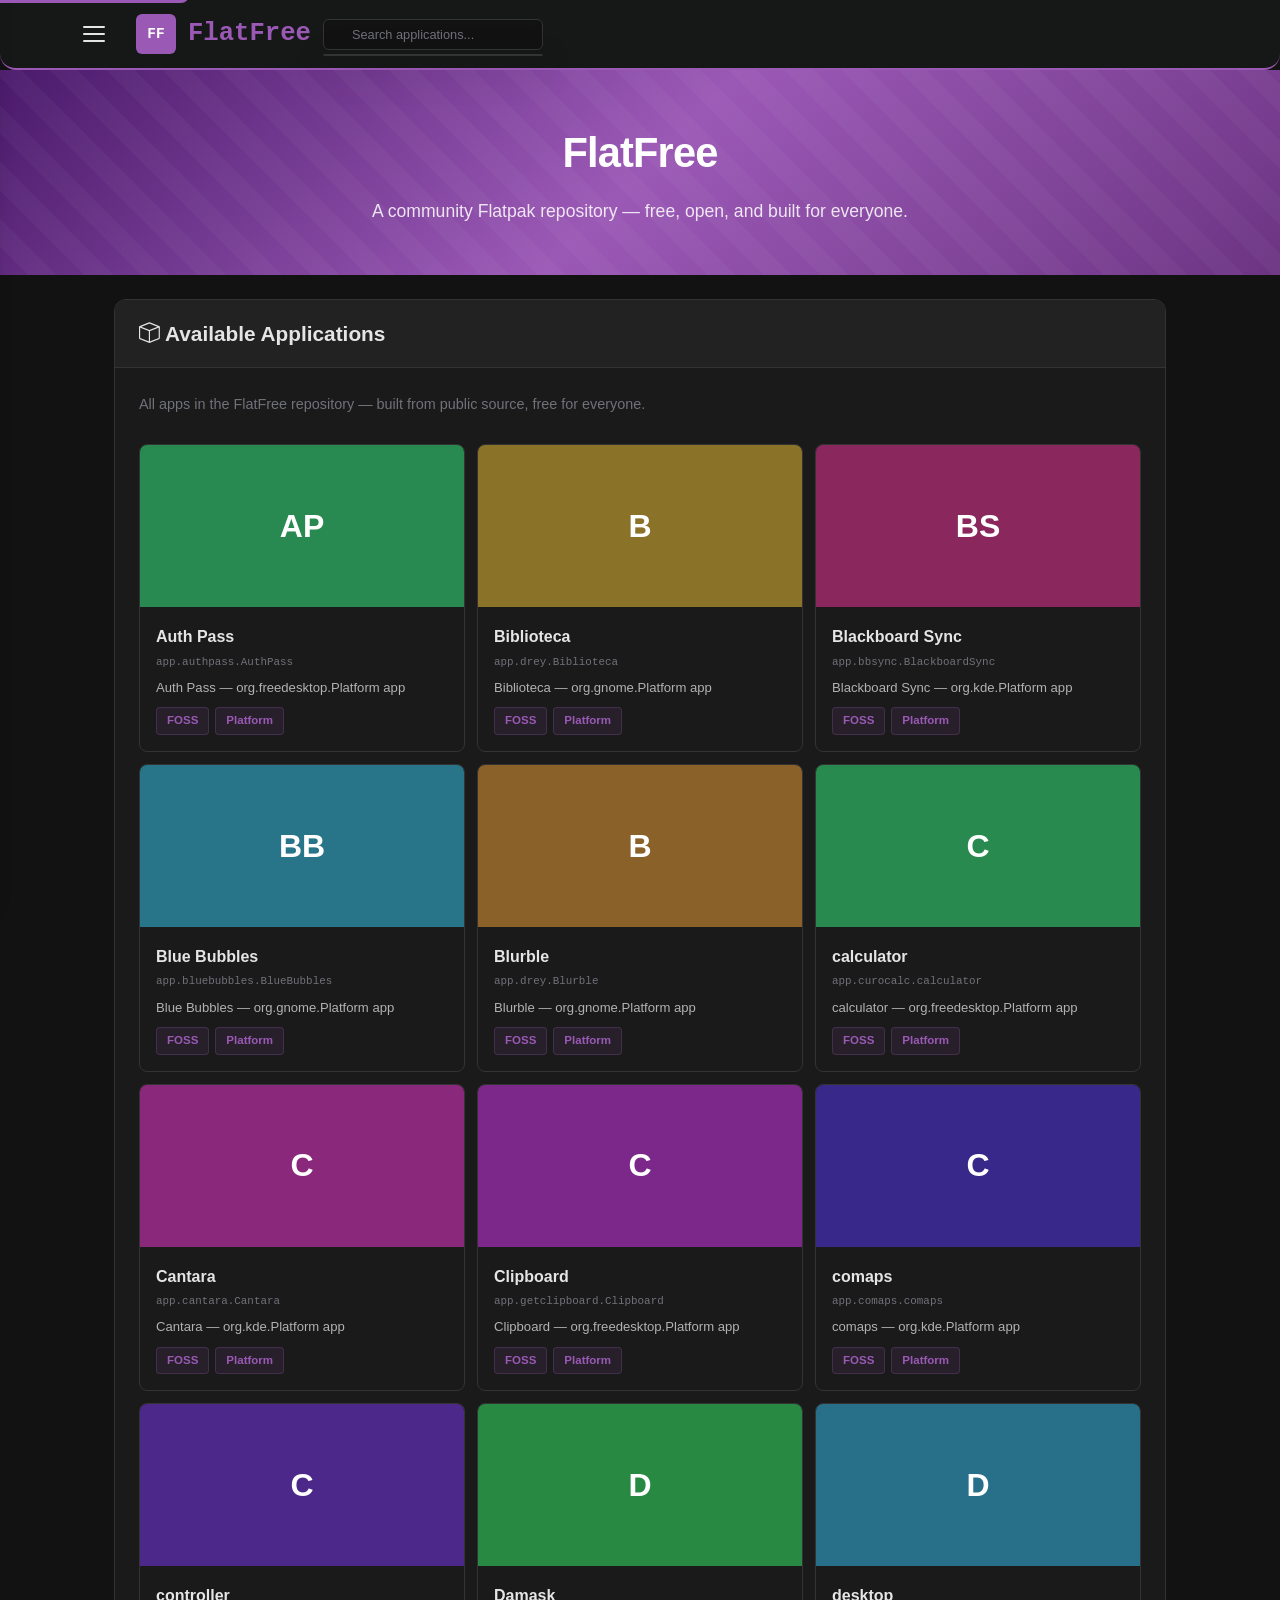
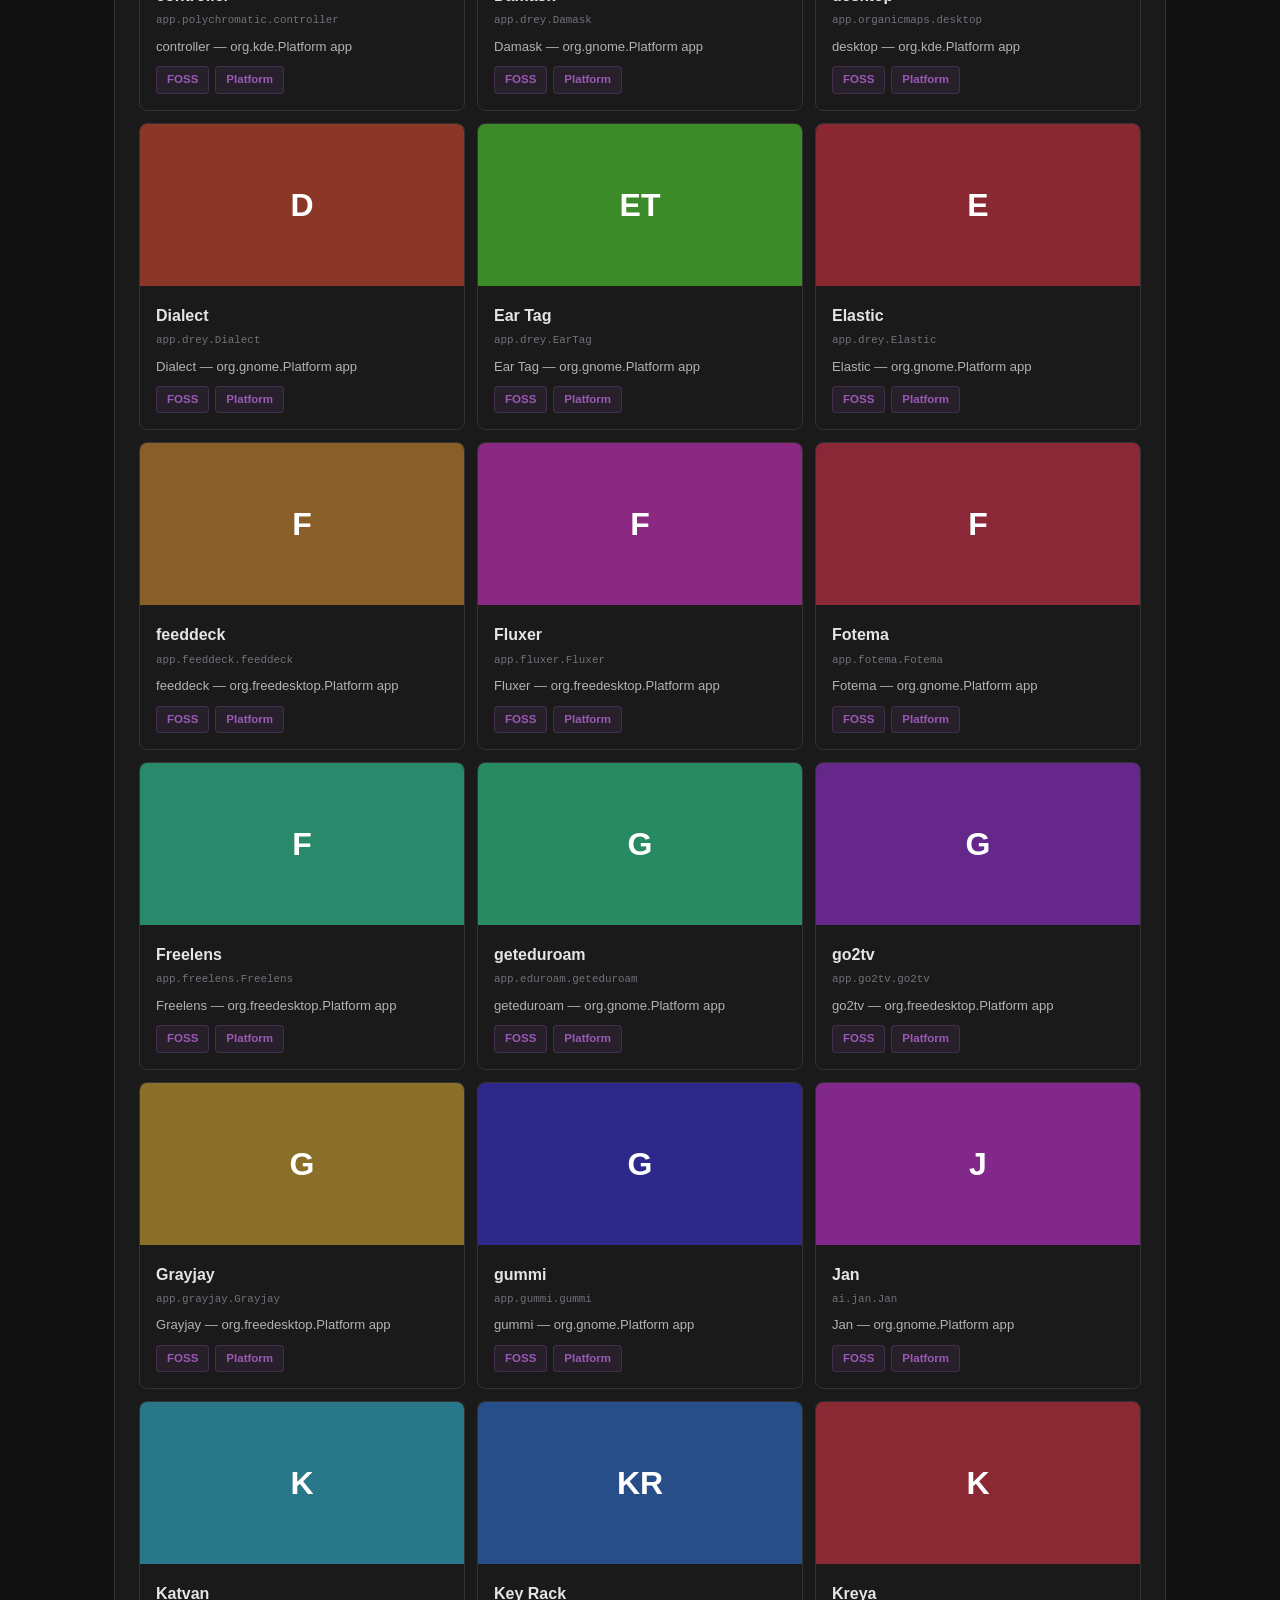
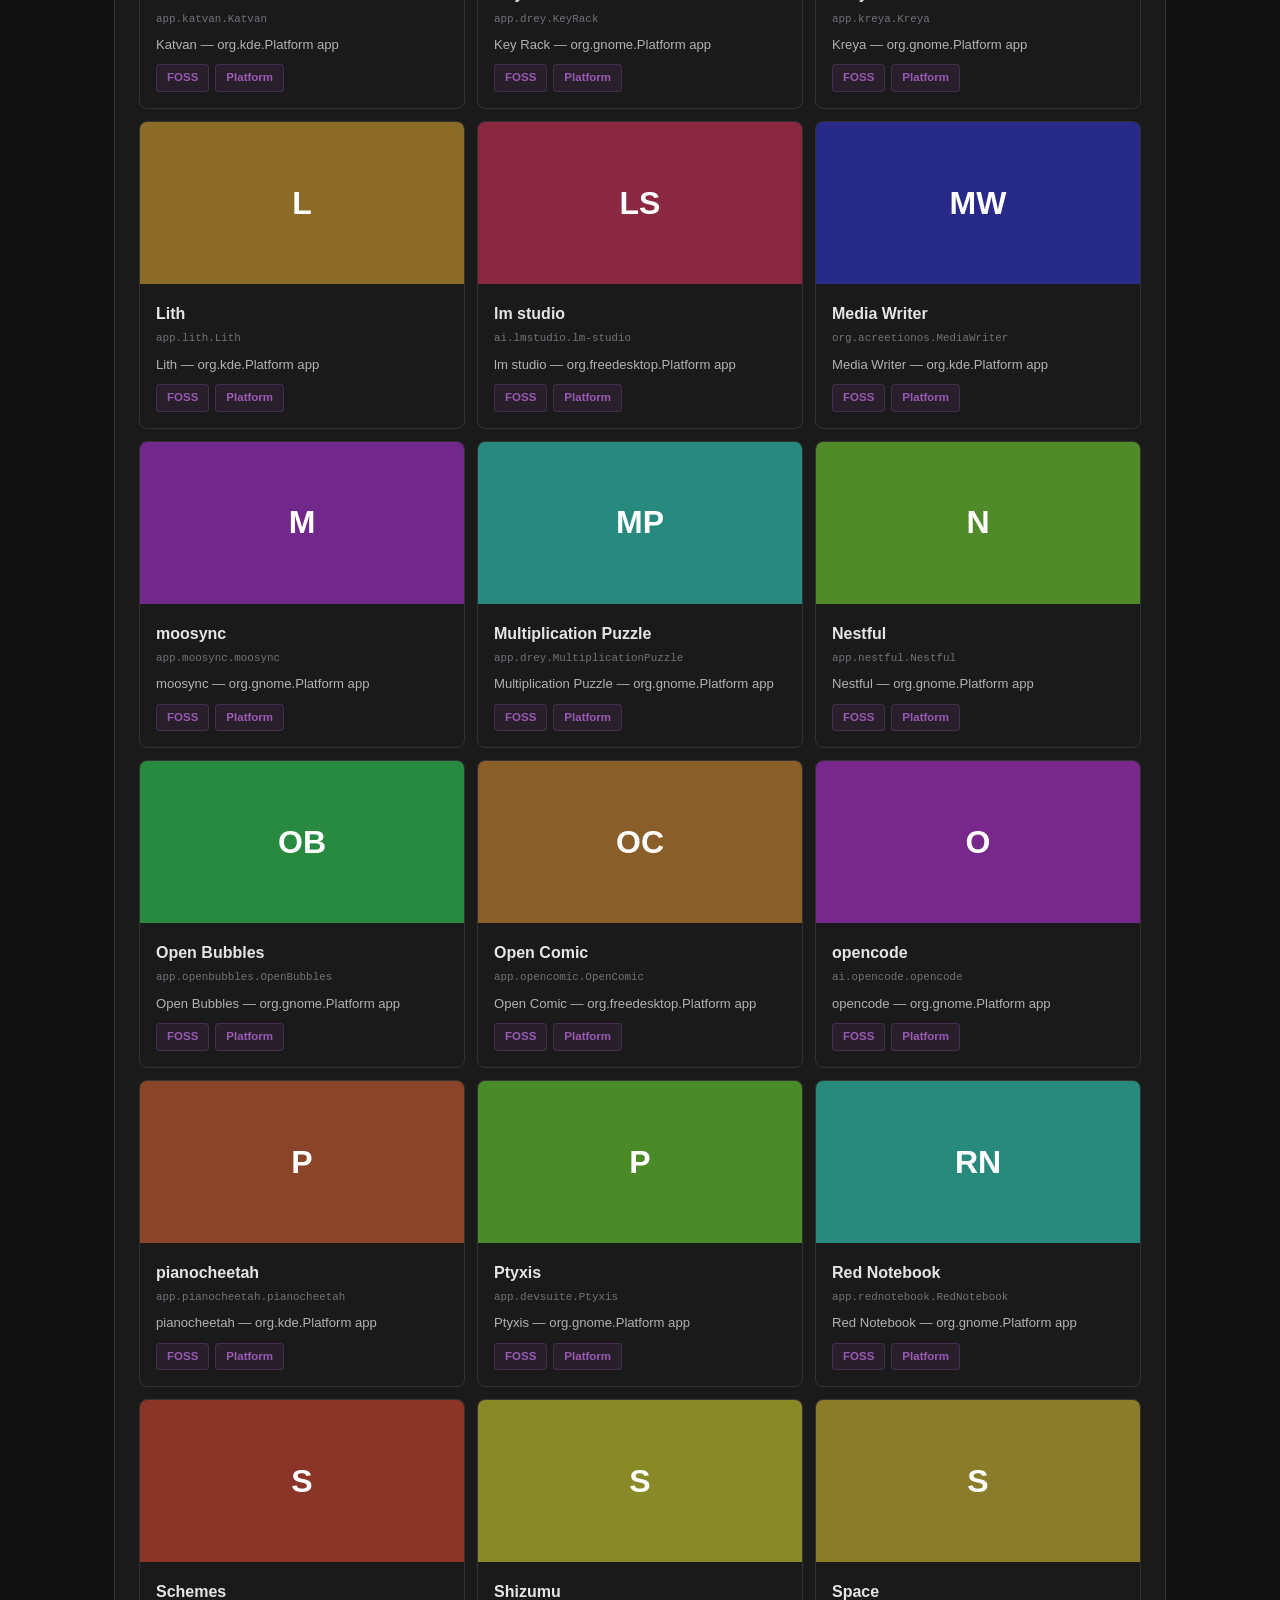
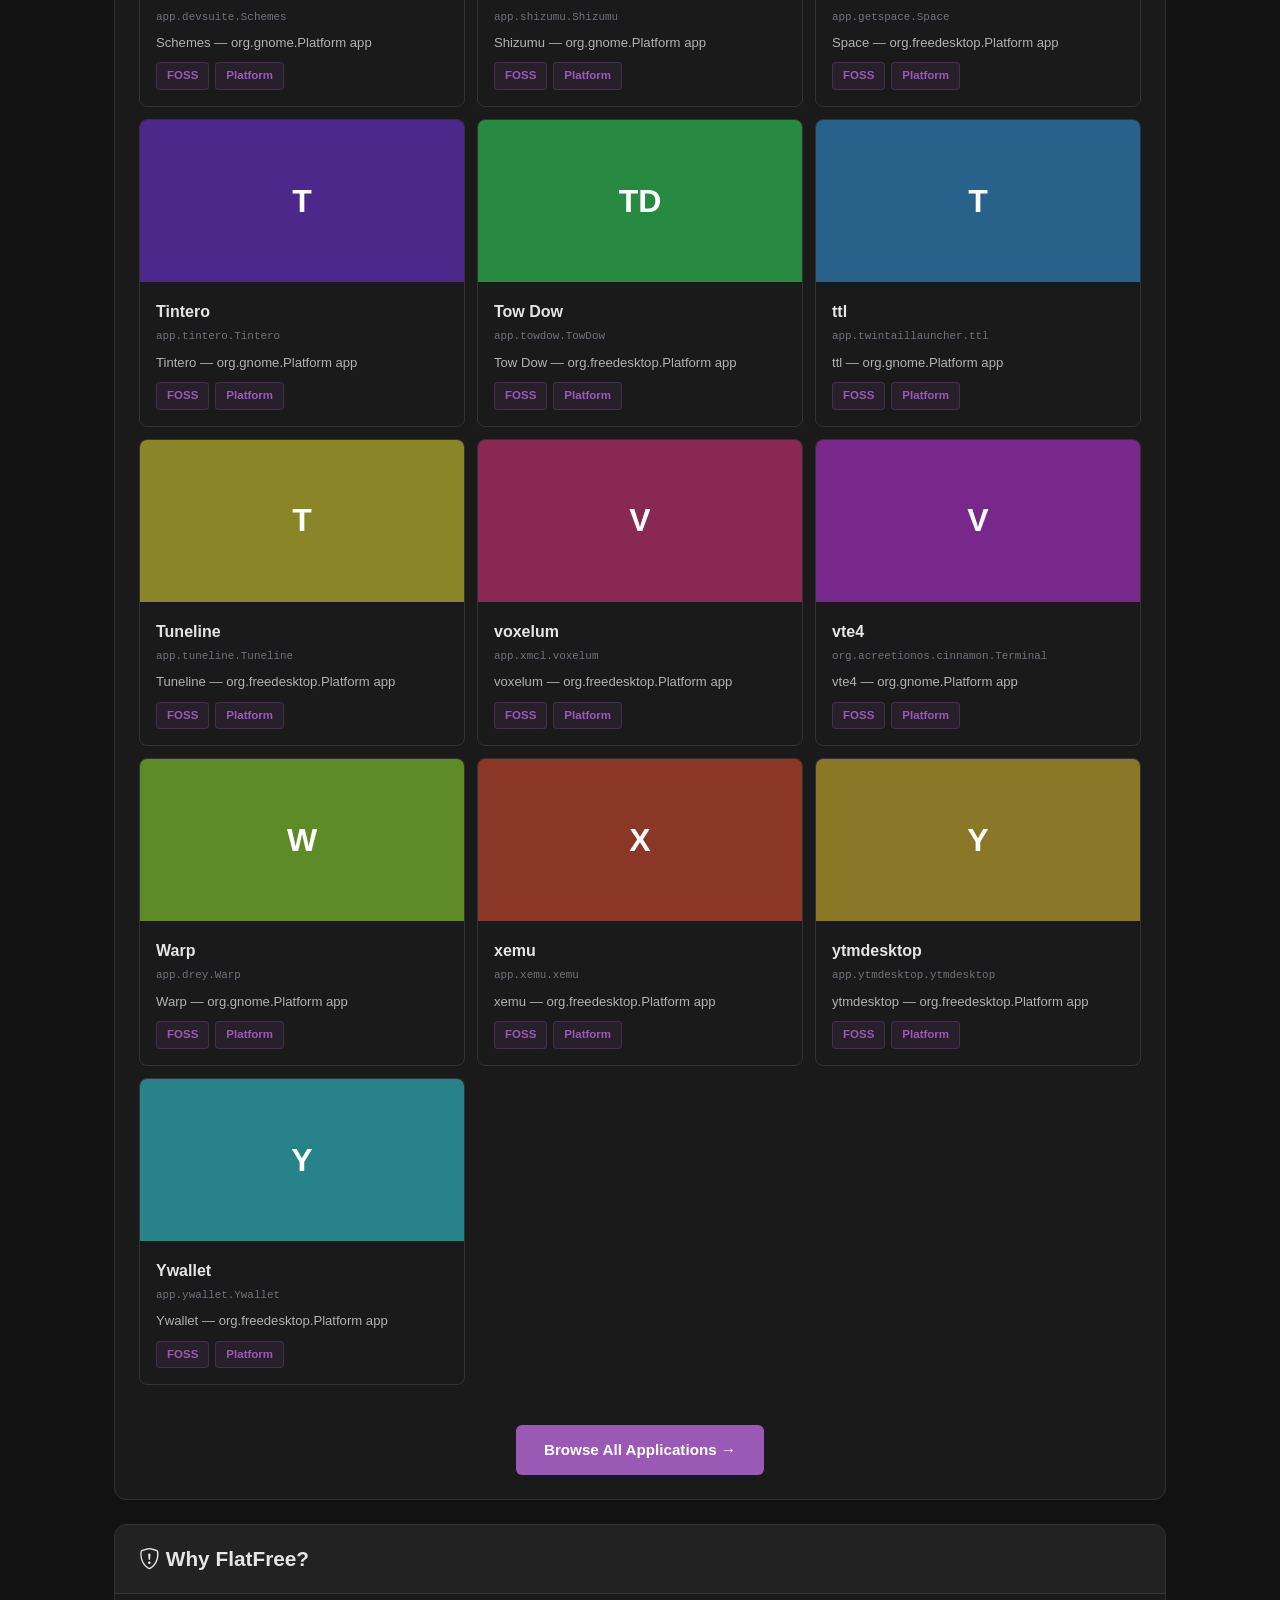
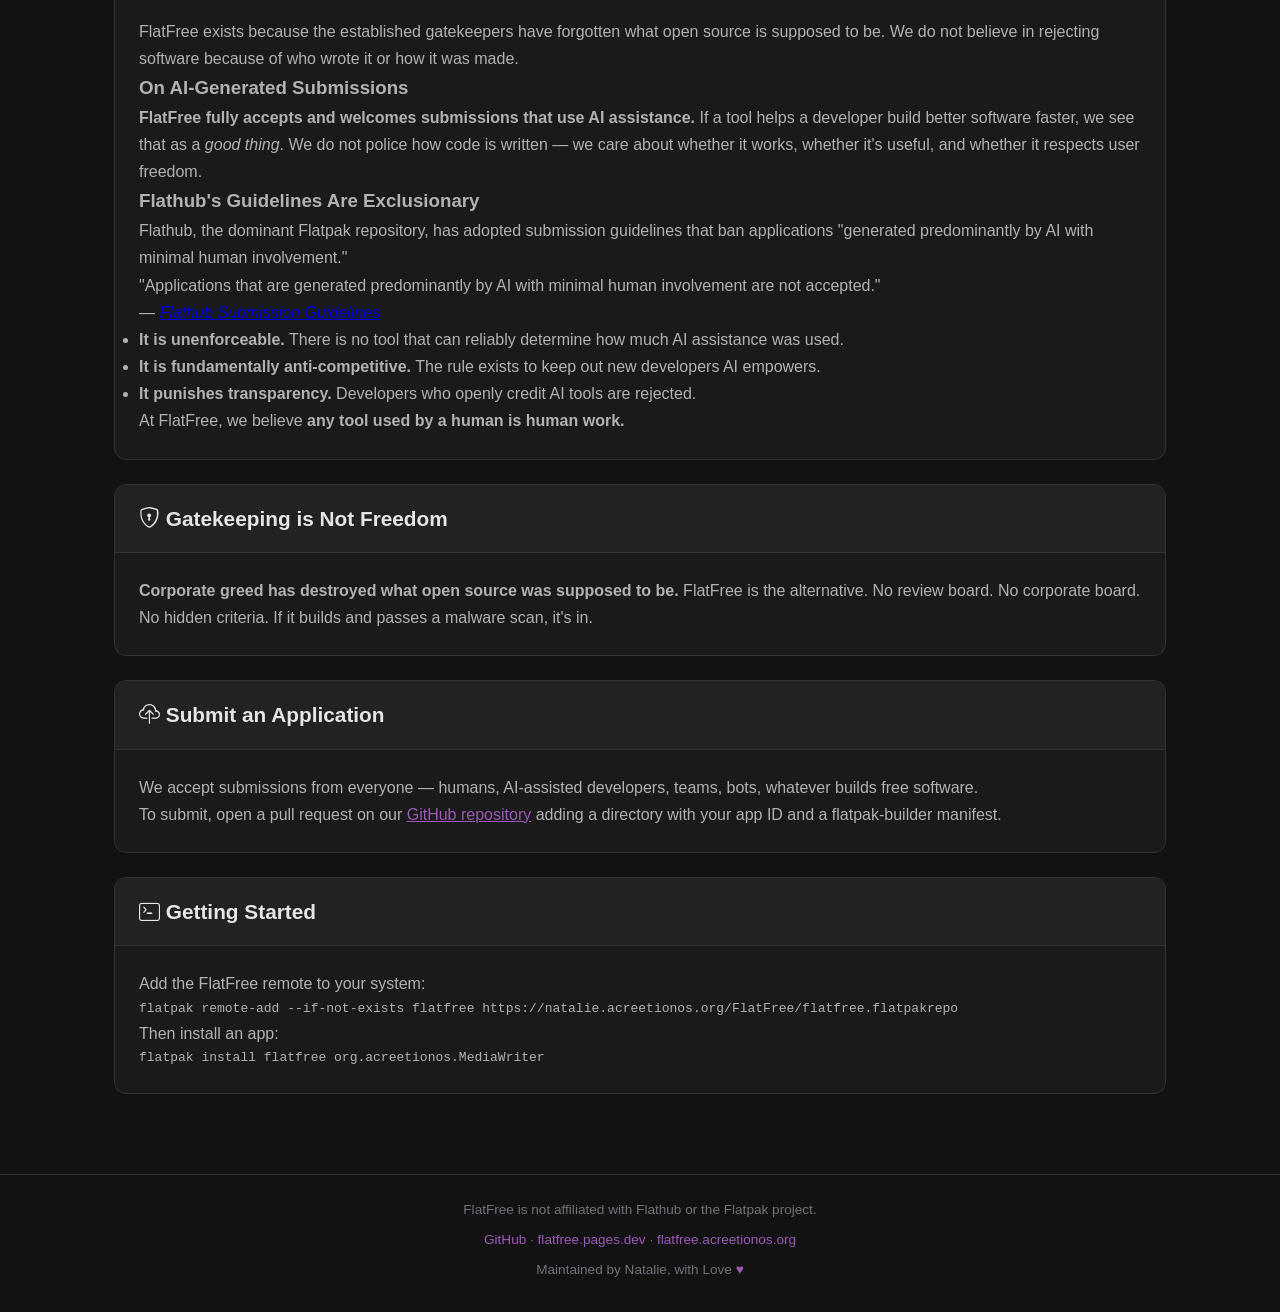
==== commit b0842335: "Fix FlatFree: mirror bugs, search.json, license, HTML dedup, .gitignore" ====
--- a/docs/index.html
+++ b/docs/index.html
@@ -107,37 +107,6 @@
       </footer>
     </div>
   </div>
-  <script>
-  (function(){'use strict';try{
-    var isOpen=false,sidebar,overlay,hamburger;
-    function init(){
-      var header=document.querySelector('.header-content');
-      if(!header||document.getElementById('hamburger'))return;
-      hamburger=document.createElement('button');
-      hamburger.id='hamburger';
-      hamburger.setAttribute('aria-label','Menu');
-      hamburger.setAttribute('aria-expanded','false');
-      hamburger.innerHTML='<span></span><span></span><span></span>';
-      hamburger.addEventListener('click',function(e){e.preventDefault();toggle();});
-      header.appendChild(hamburger);
-      overlay=document.createElement('div');
-      overlay.id='sidebar-overlay';
-      overlay.addEventListener('click',close);
-      document.body.appendChild(overlay);
-      sidebar=document.createElement('div');
-      sidebar.id='sidebar';
-      sidebar.setAttribute('role','dialog');
-      sidebar.setAttribute('aria-label','Site navigation');
-      sidebar.innerHTML='<div class="sidebar-body"><ul><li><a href="index.html"><i class="bi bi-house"></i> Home</a></li><li><a href="apps.html"><i class="bi bi-grid"></i> Apps</a></li><li><a href="about.html"><i class="bi bi-info-circle"></i> About</a></li><li><a href="guidelines.html"><i class="bi bi-file-text"></i> Guidelines</a></li><li><a href="docs.html"><i class="bi bi-book"></i> Docs</a></li><li><a href="setup.html"><i class="bi bi-gear"></i> Setup</a></li><li><a href="faq.html"><i class="bi bi-question-circle"></i> FAQ</a></li><li><a href="blog.html"><i class="bi bi-pencil-square"></i> Blog</a></li><li><a href="contribute.html"><i class="bi bi-heart"></i> Contribute</a></li></ul></div><div class="sidebar-footer"><a href="https://github.com/spivanatalie64/FlatFree" target="_blank"><i class="bi bi-github"></i> GitHub</a><a href="https://flatfree.pages.dev" target="_blank"><i class="bi bi-globe2"></i> Visit</a></div>';
-      document.body.appendChild(sidebar);
-    }
-    function toggle(){if(isOpen){close();}else{open();}}
-    function open(){isOpen=true;document.body.classList.add('sidebar-open');if(hamburger){hamburger.classList.add('active');hamburger.setAttribute('aria-expanded','true');}if(sidebar){sidebar.classList.add('open');}}
-    function close(){isOpen=false;document.body.classList.remove('sidebar-open');if(hamburger){hamburger.classList.remove('active');hamburger.setAttribute('aria-expanded','false');}if(sidebar){sidebar.classList.remove('open');}}
-    document.addEventListener('keydown',function(e){if(e.key==='Escape'&&isOpen)close();});
-    window.addEventListener('pageshow',function(){document.body.classList.remove('sidebar-open');});
-    if(document.readyState==='loading'){document.addEventListener('DOMContentLoaded',init);}else{init();}
-  }catch(e){console.error('Sidebar init error:',e);}})();
-  </script>
+  <script src="common.js"></script>
 </body>
 </html>
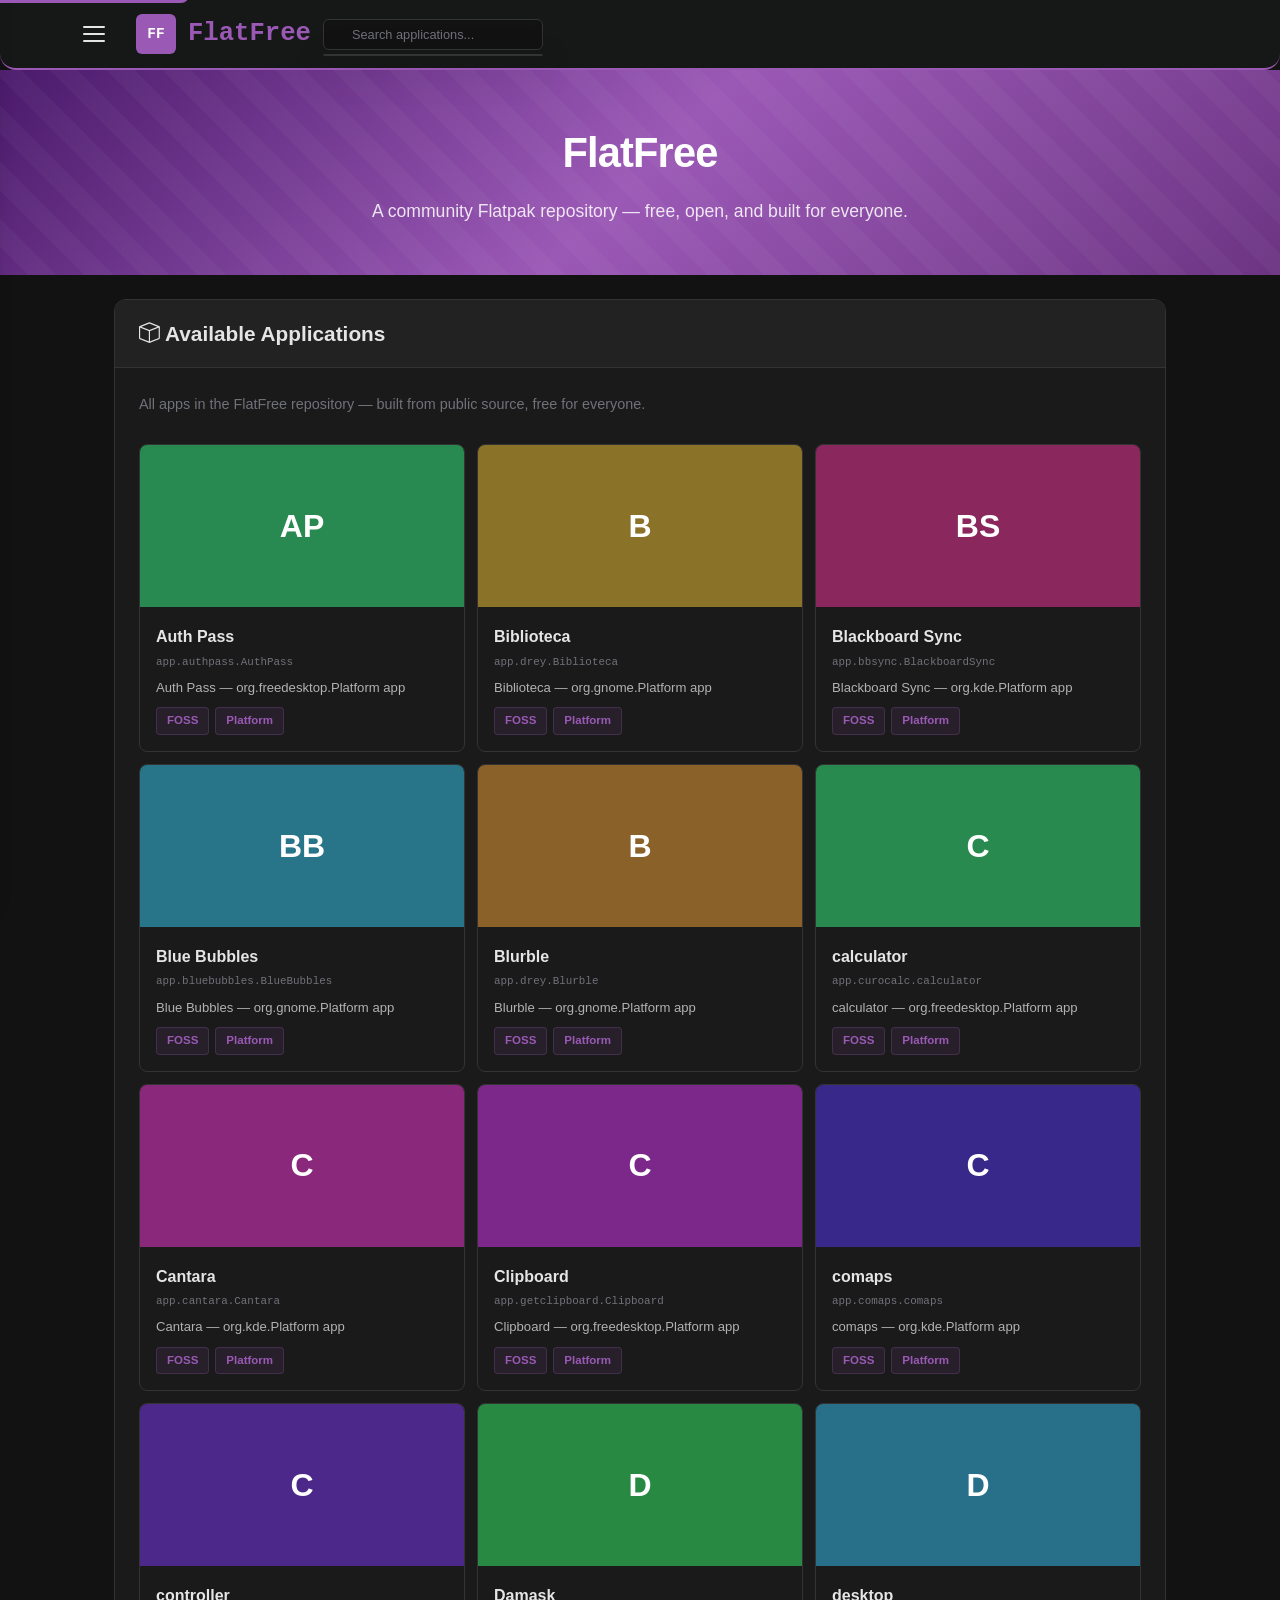
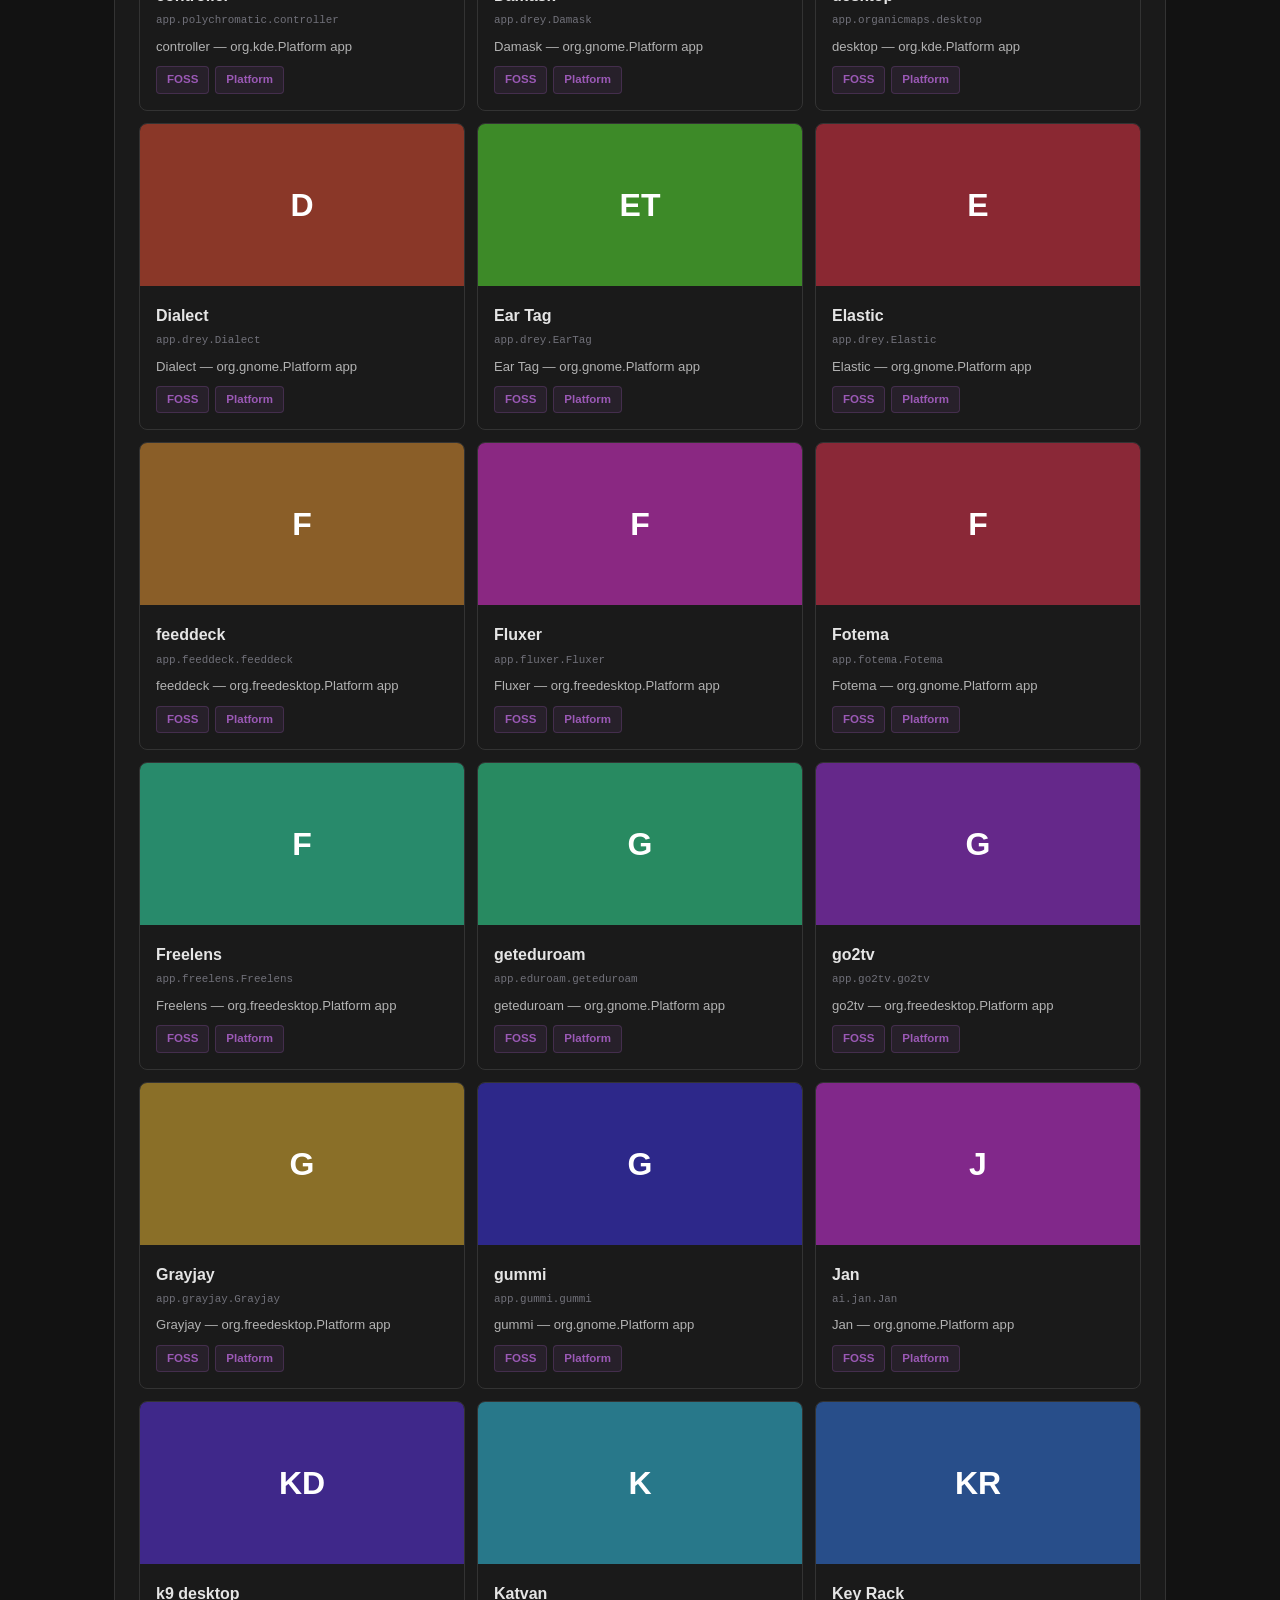
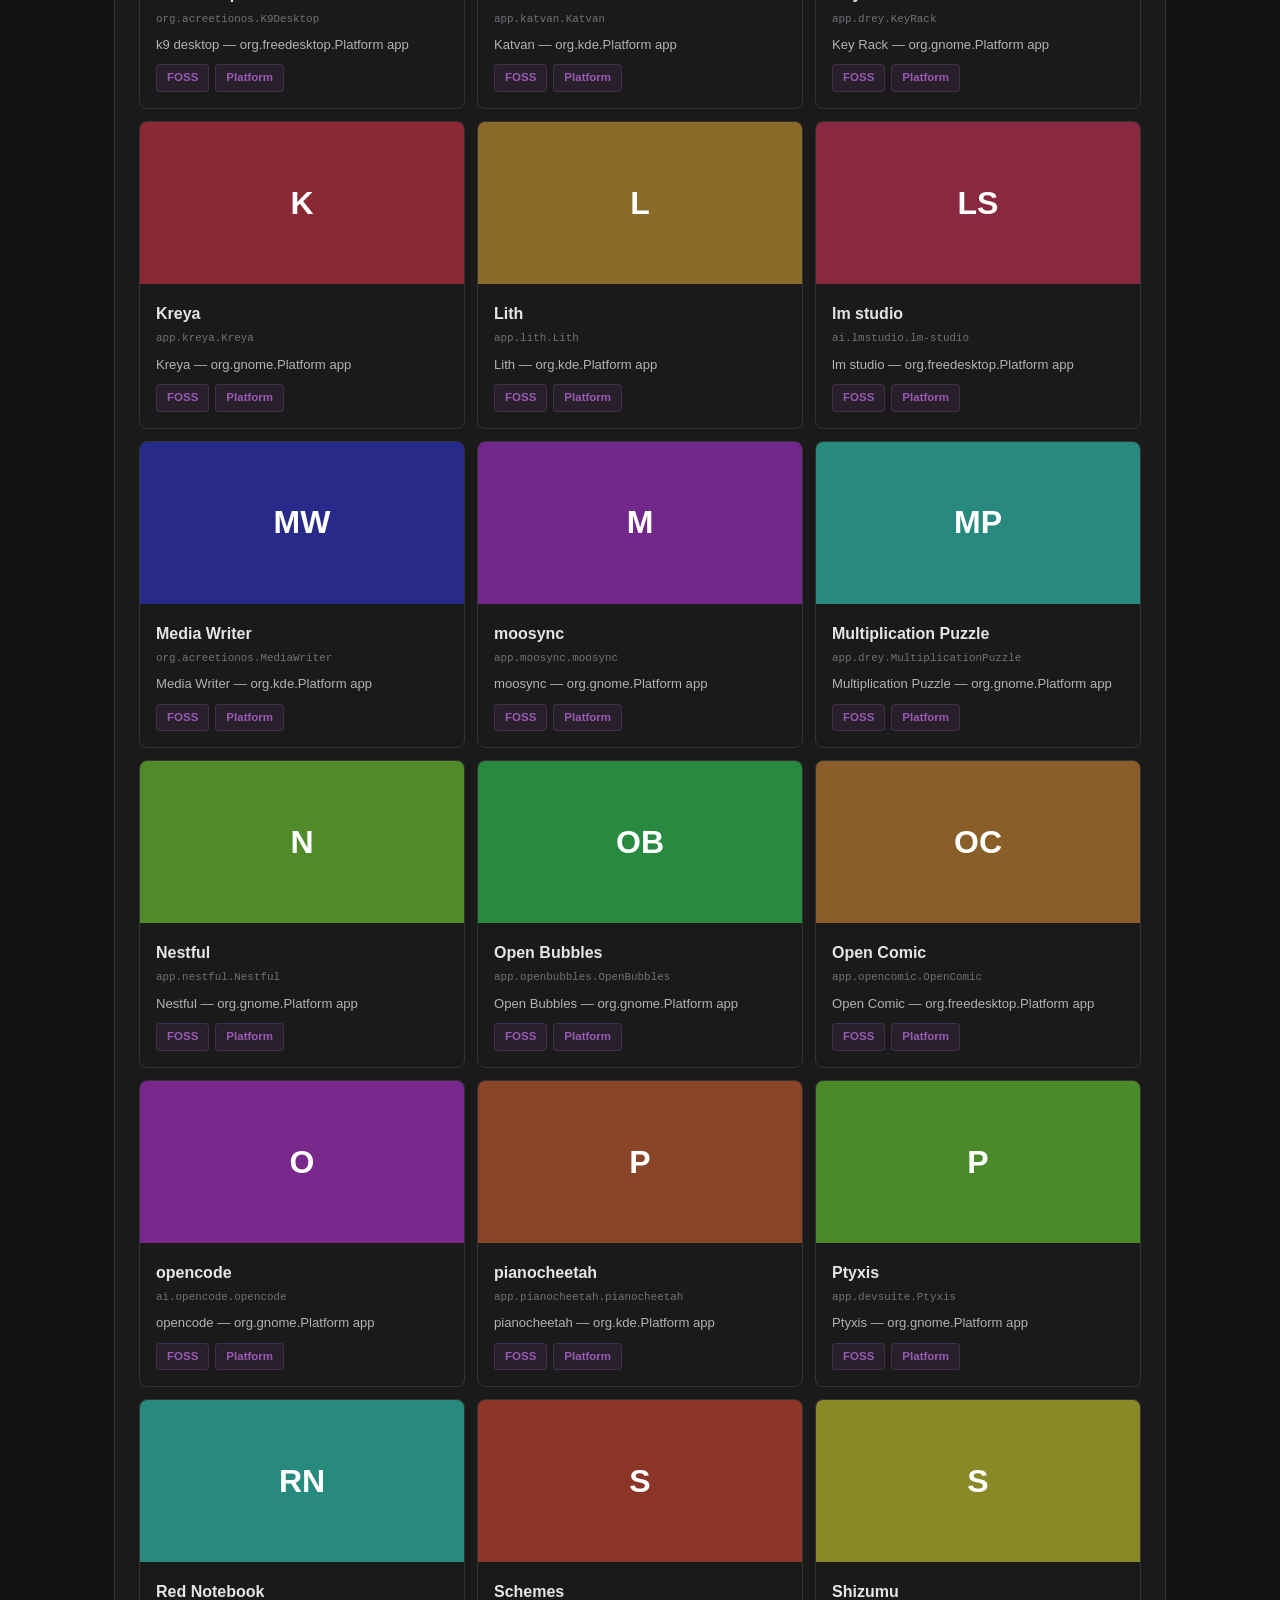
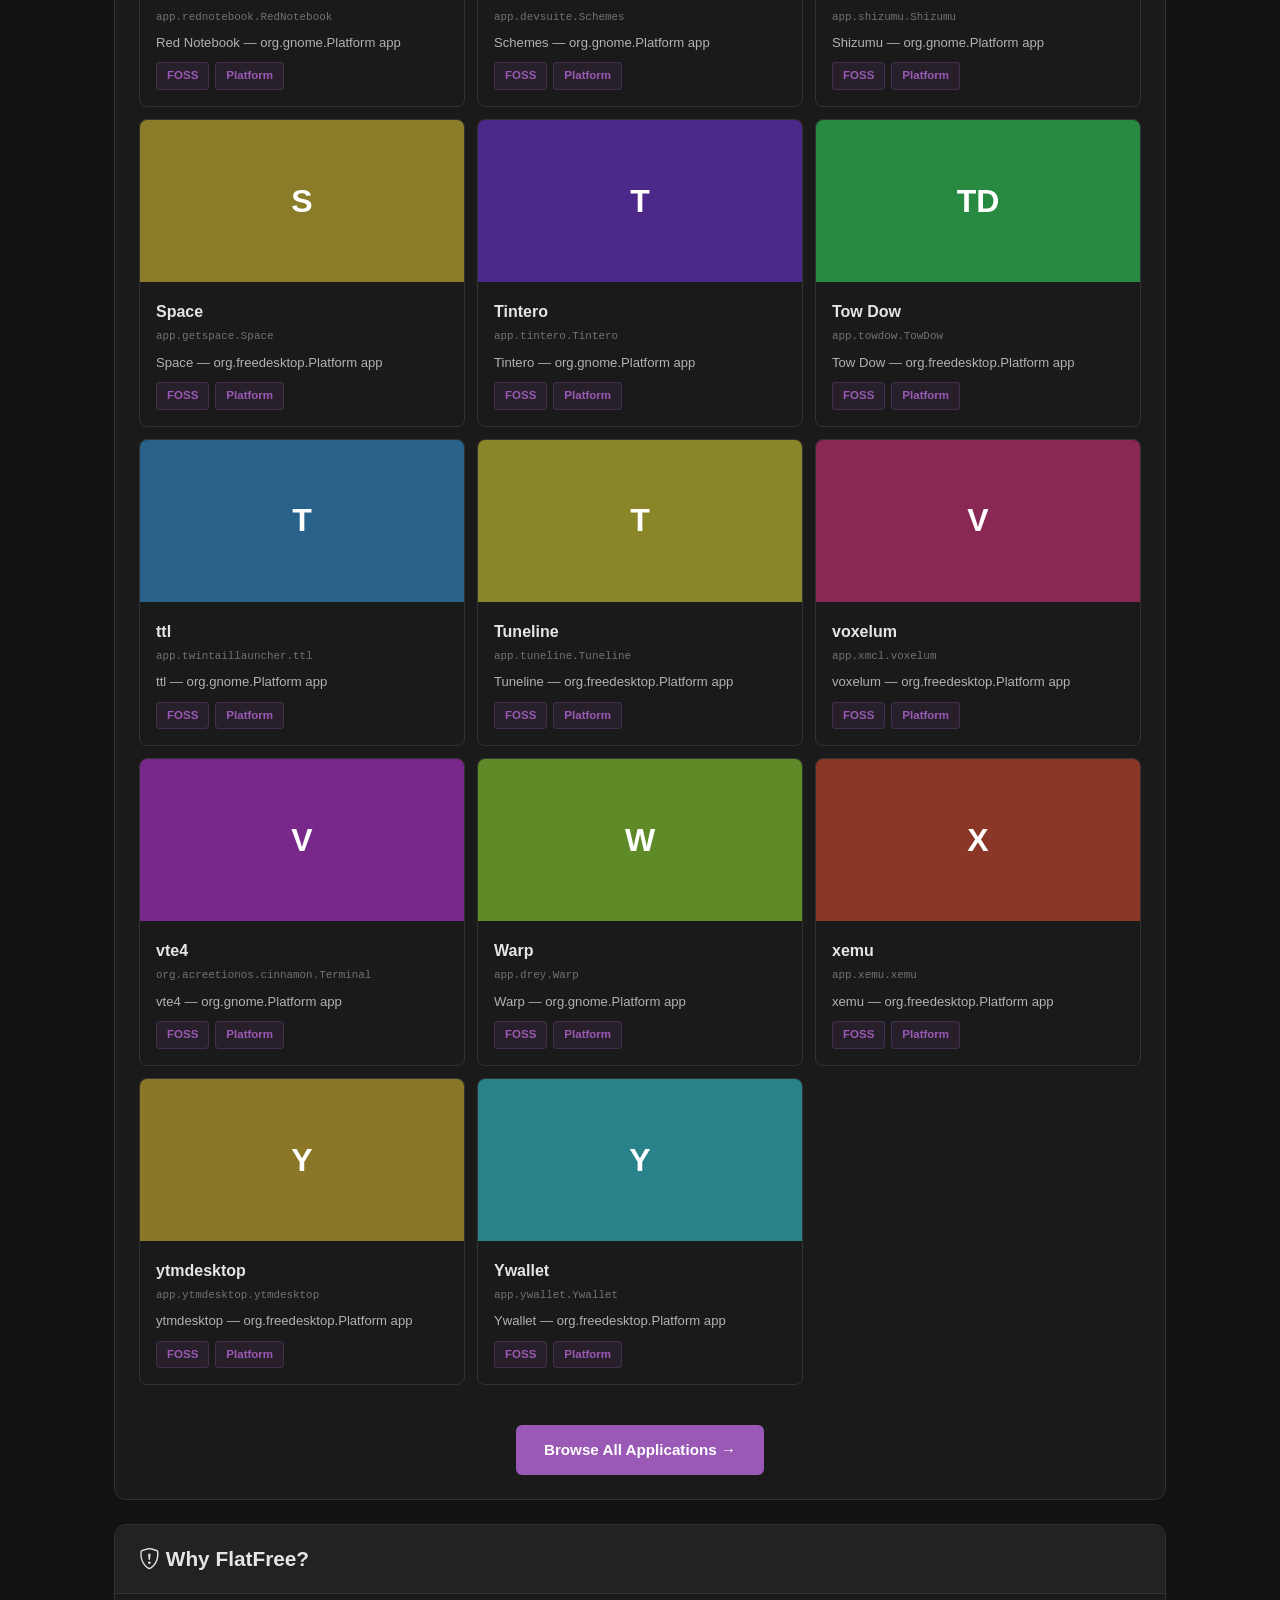
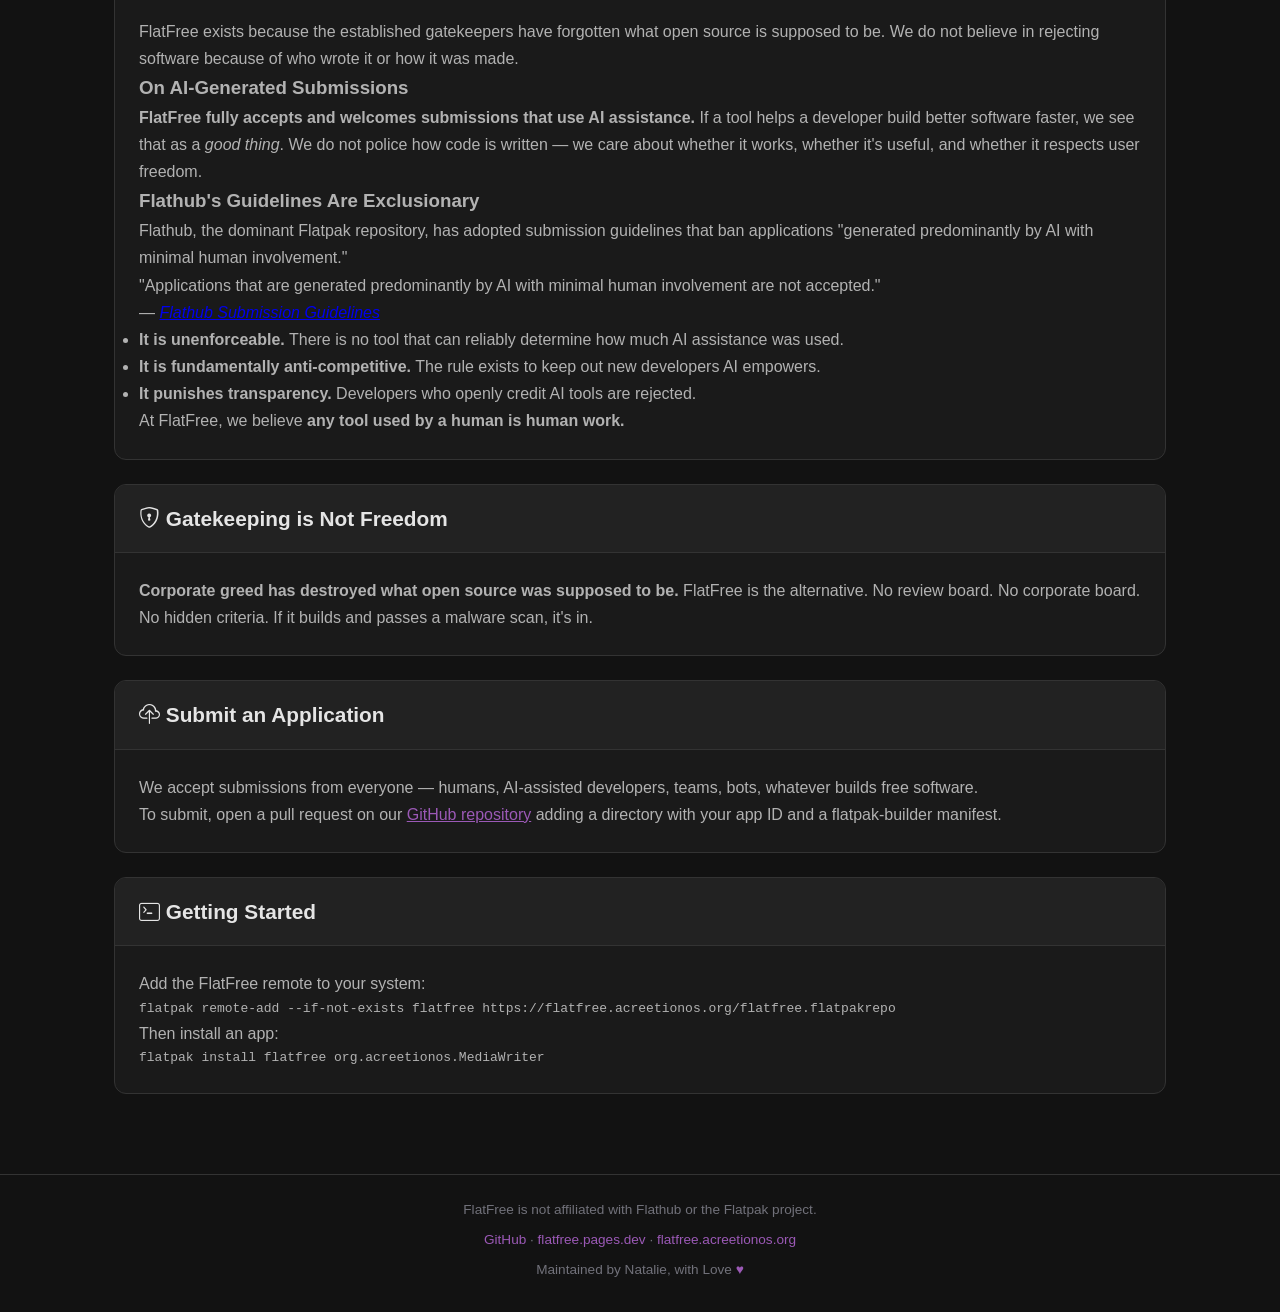
==== commit 05499242: "fix: use flatfree.acreetionos.org for repo URL, fix remote-add docs The flatpakrepo Url pointed to n" ====
--- a/docs/index.html
+++ b/docs/index.html
@@ -93,7 +93,7 @@
             </div>
             <div class="box-body">
               <p>Add the FlatFree remote to your system:</p>
-              <pre><code>flatpak remote-add --if-not-exists flatfree https://natalie.acreetionos.org/FlatFree/flatfree.flatpakrepo</code></pre>
+              <pre><code>flatpak remote-add --if-not-exists flatfree https://flatfree.acreetionos.org/flatfree.flatpakrepo</code></pre>
               <p>Then install an app:</p>
               <pre><code>flatpak install flatfree org.acreetionos.MediaWriter</code></pre>
             </div>
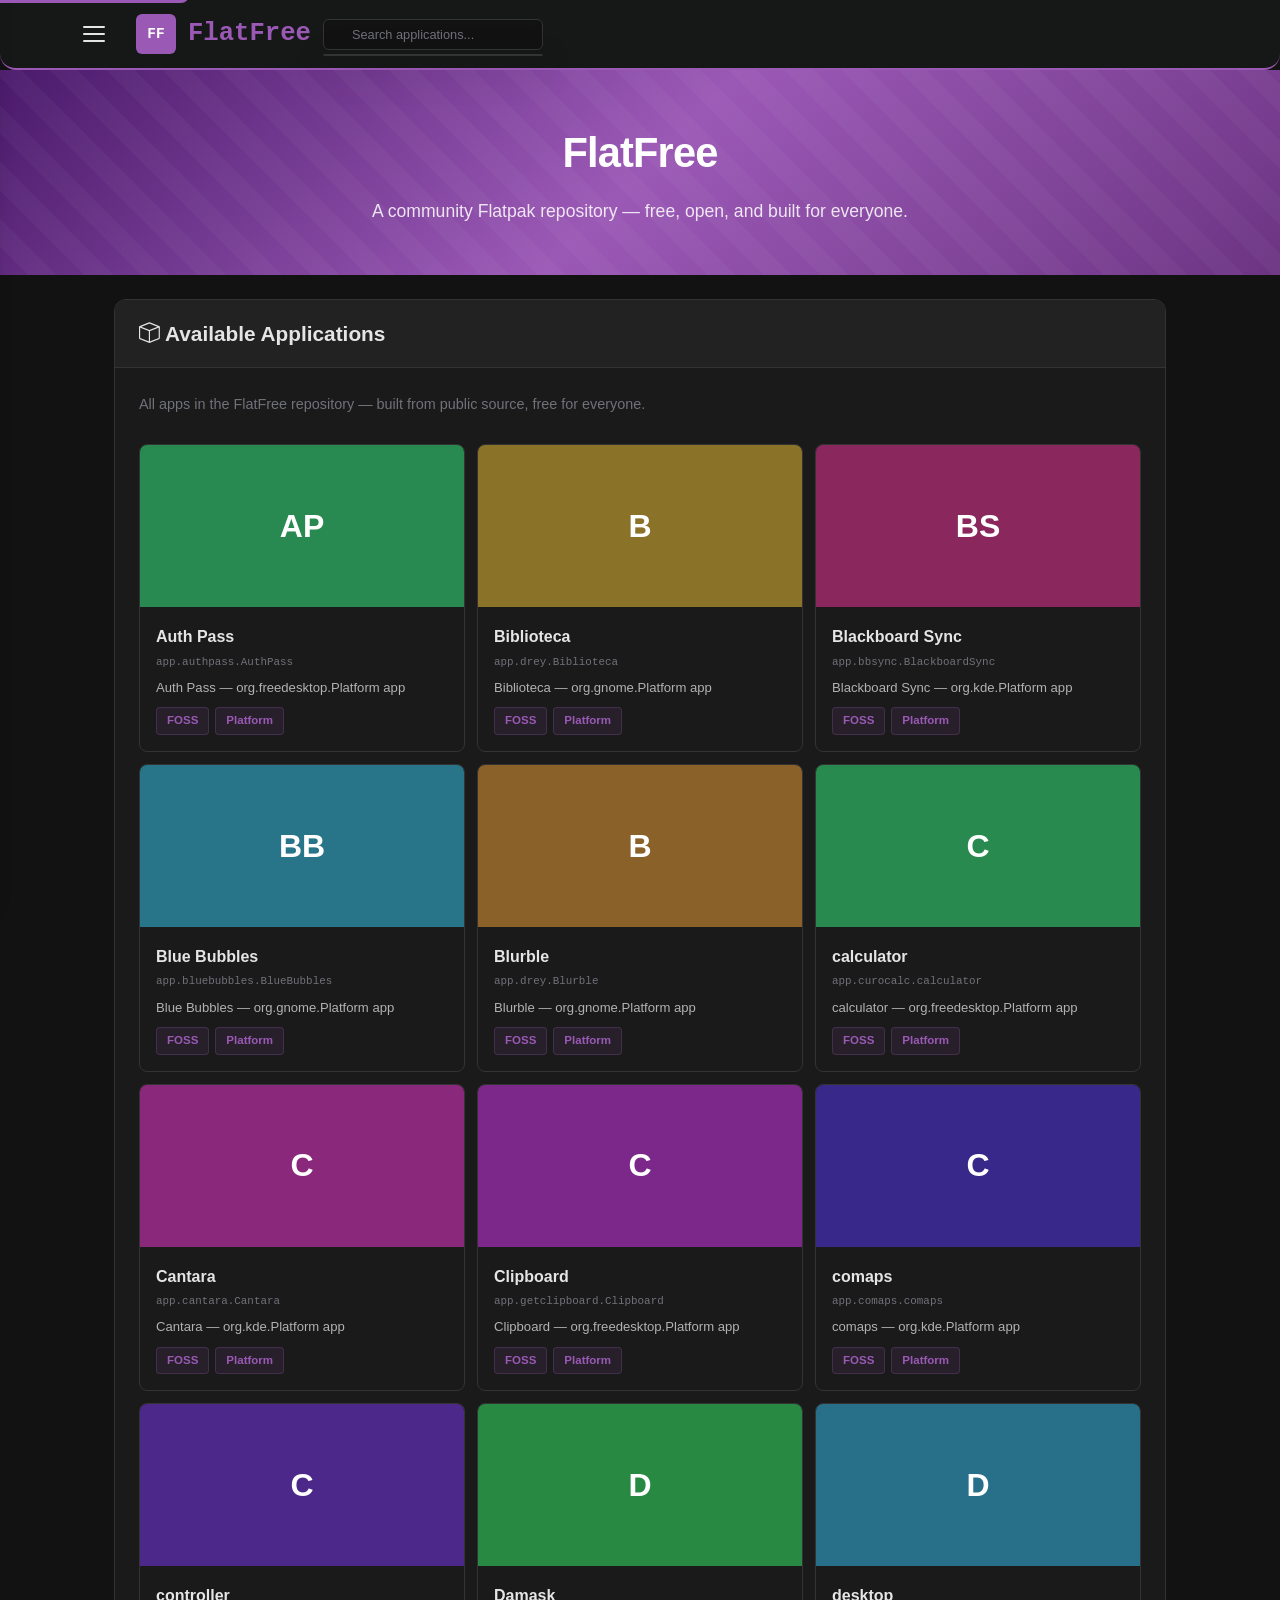
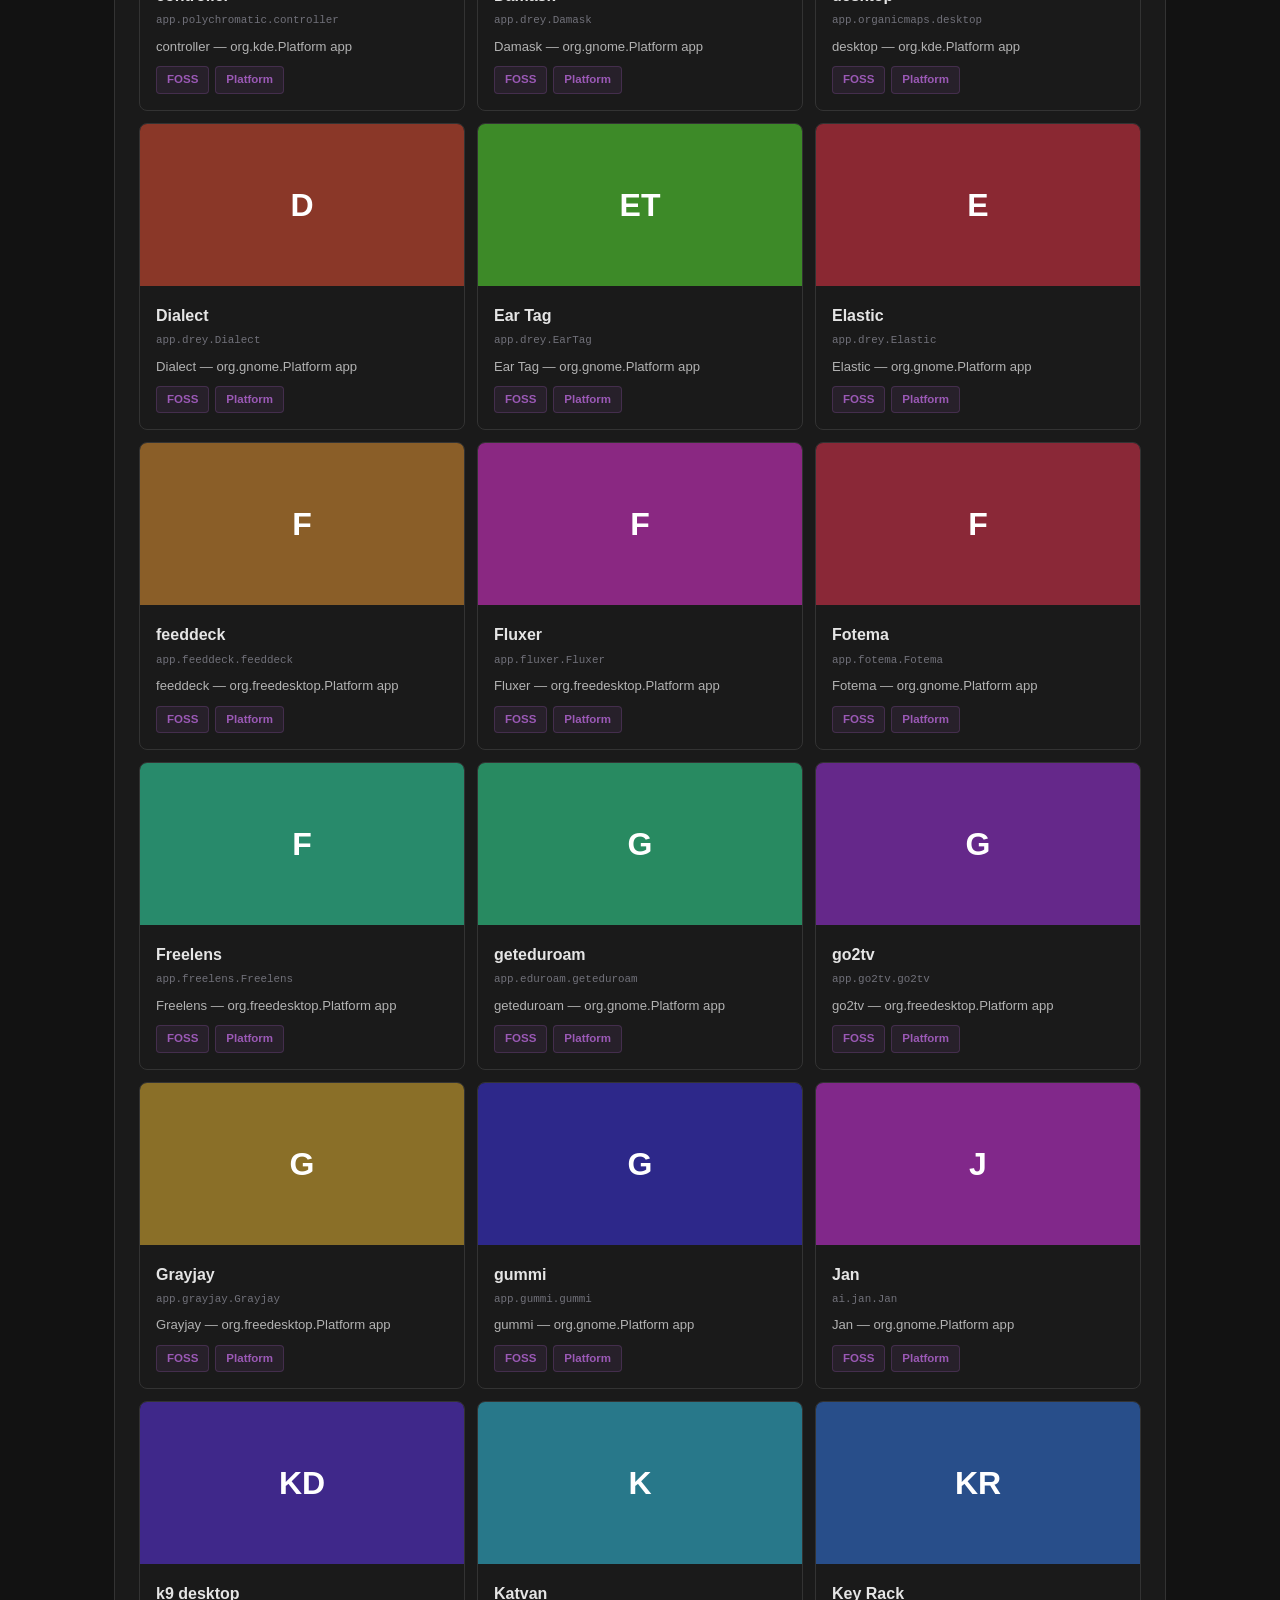
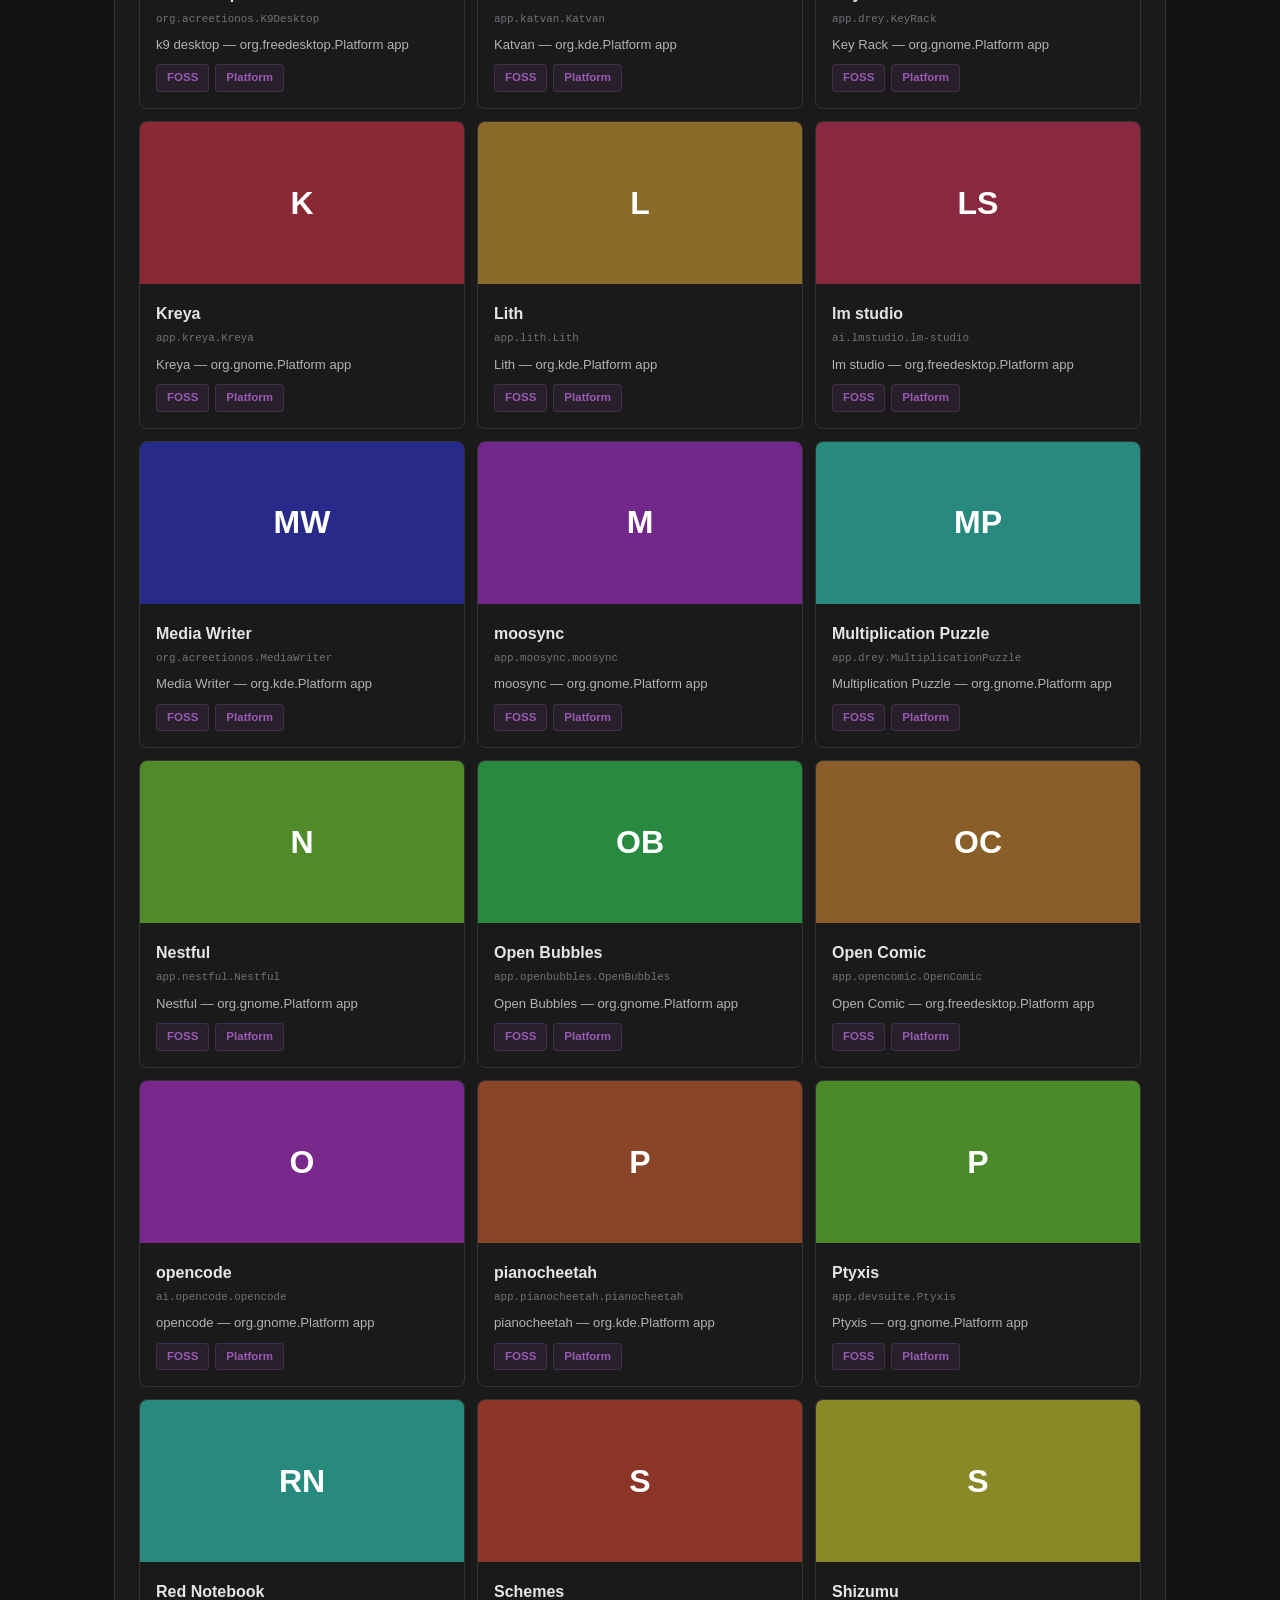
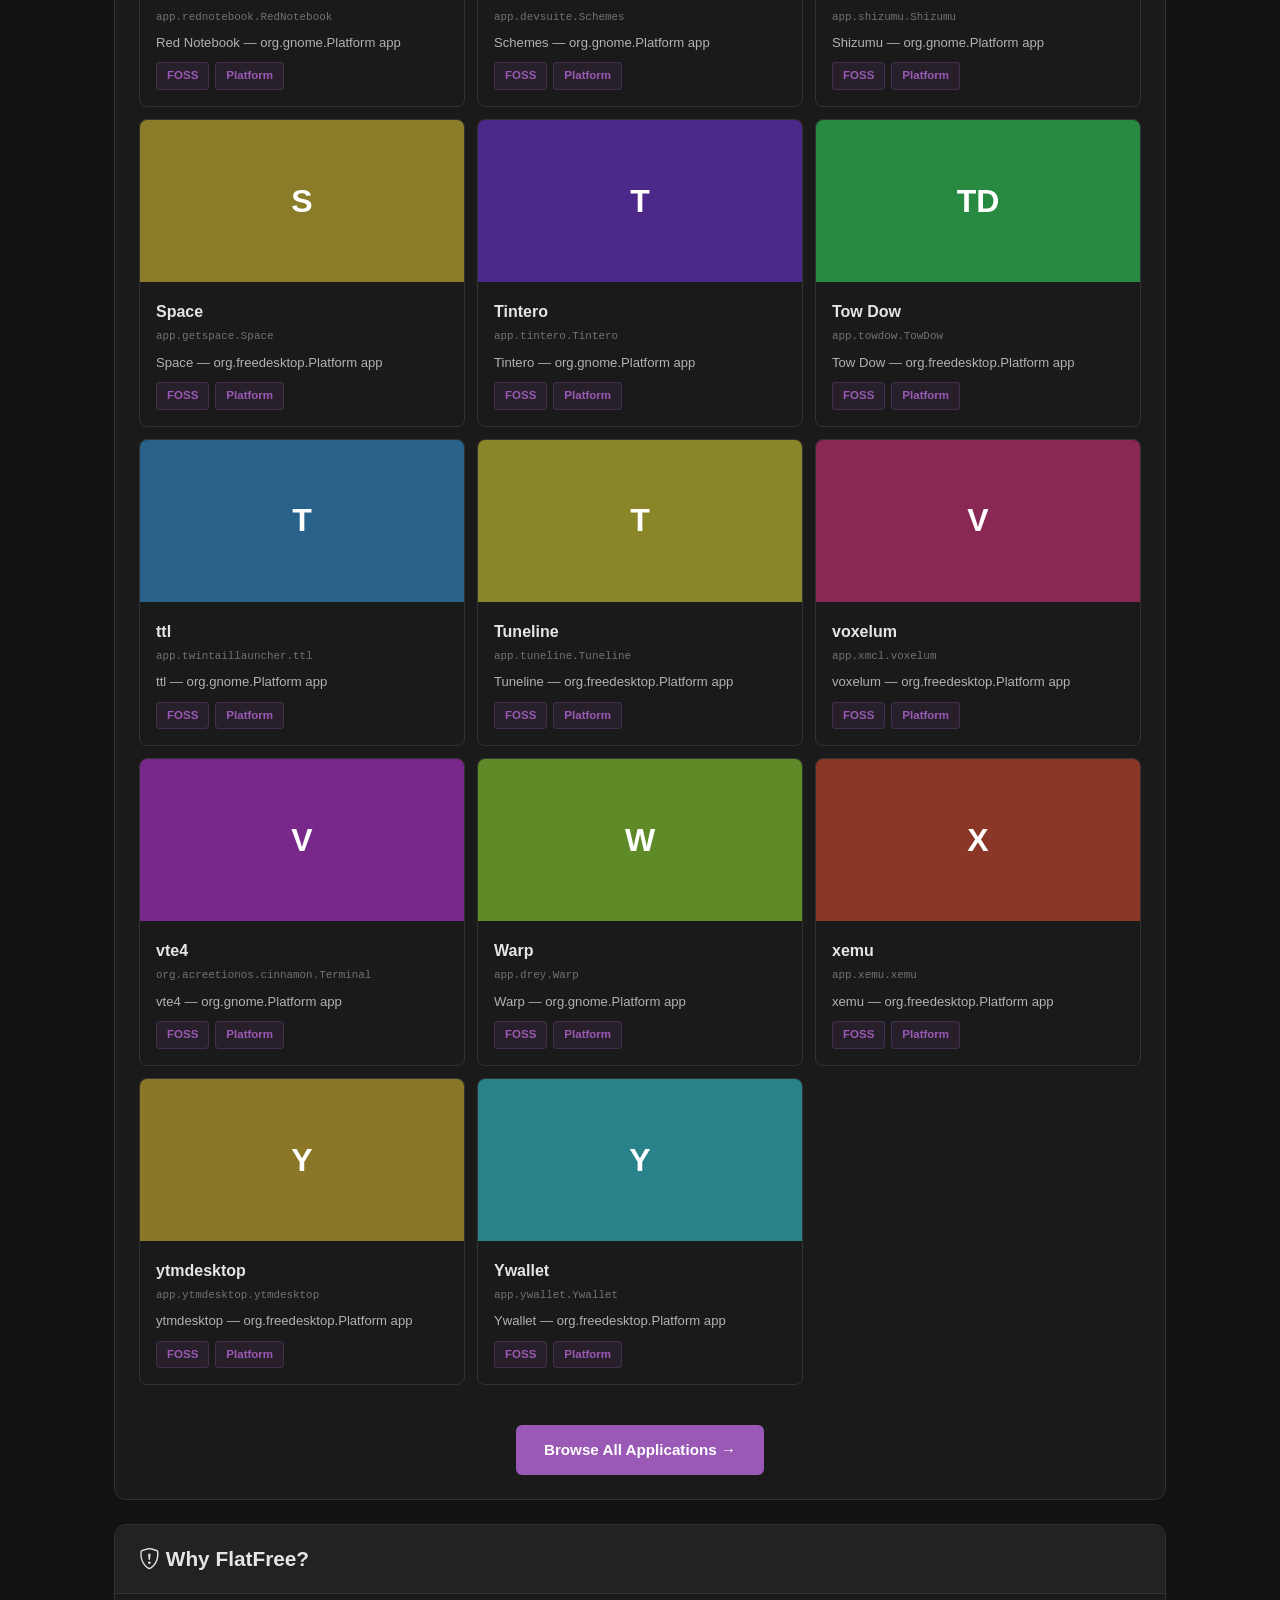
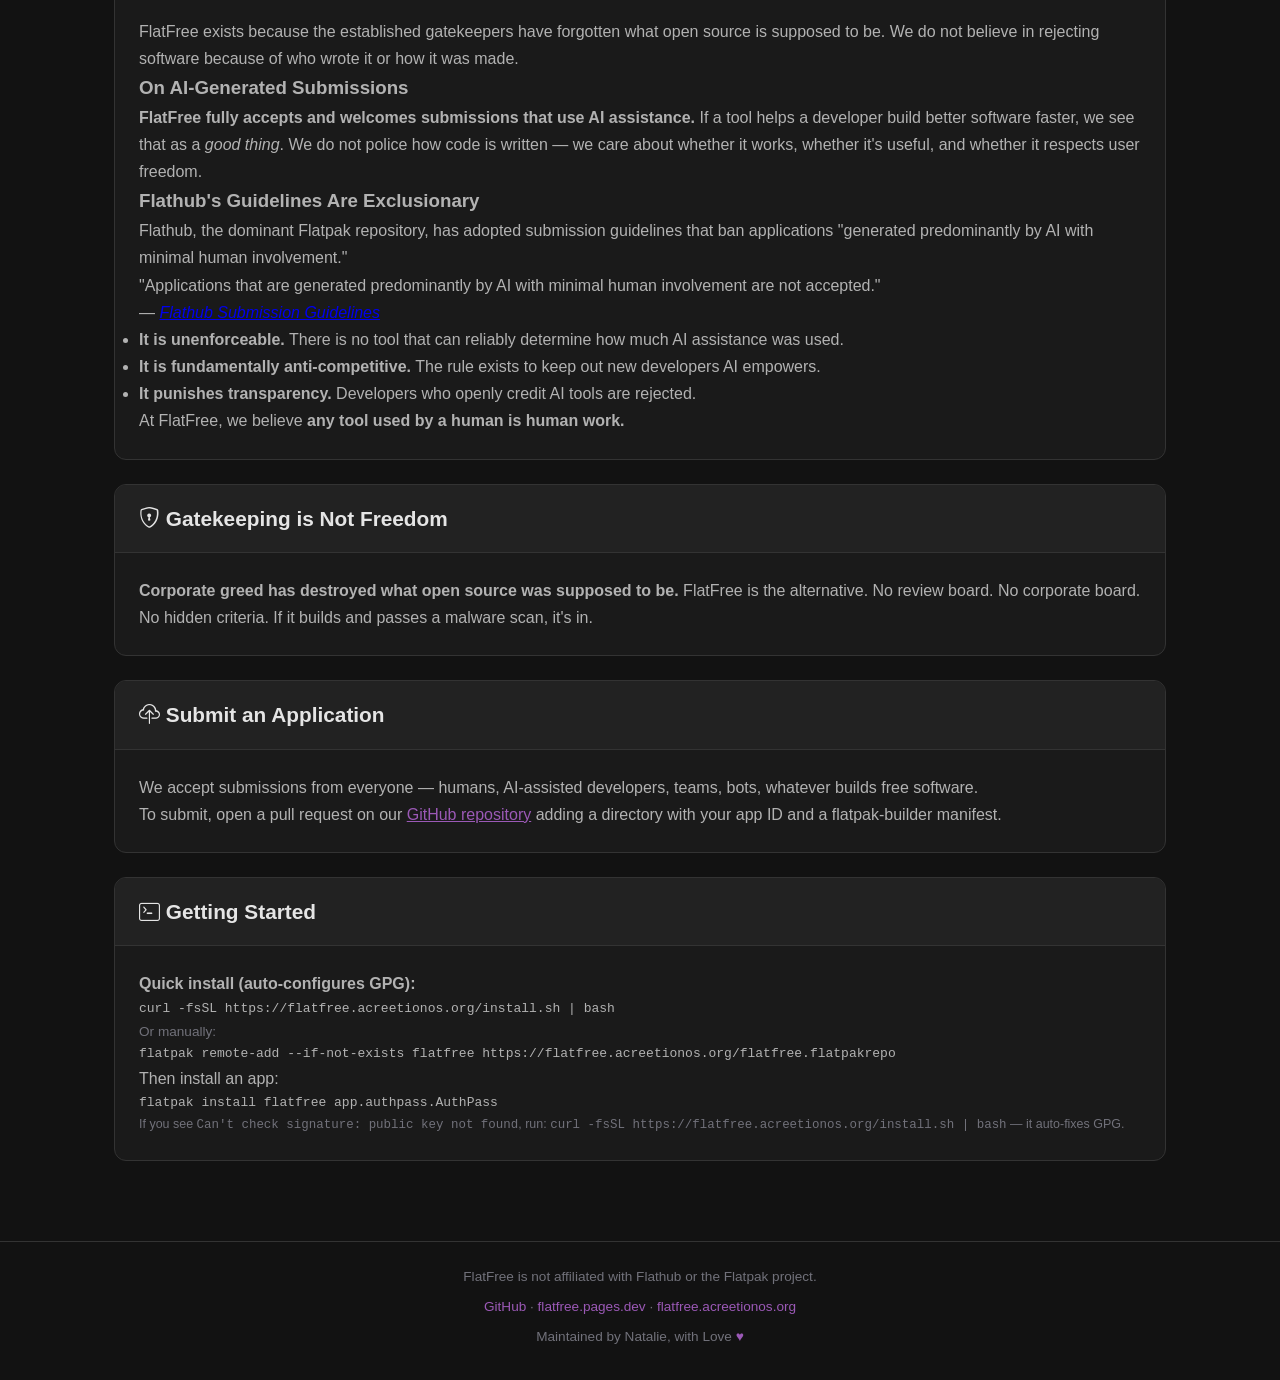
==== commit b96e0723: "fix: add curl auto-installer and fix GPG/deploy - docs/install.sh: one-liner curl -fsSL https://flat" ====
--- a/docs/index.html
+++ b/docs/index.html
@@ -92,10 +92,13 @@
               <h2><i class="bi bi-terminal"></i> Getting Started</h2>
             </div>
             <div class="box-body">
-              <p>Add the FlatFree remote to your system:</p>
+              <p><strong>Quick install (auto-configures GPG):</strong></p>
+              <pre><code>curl -fsSL https://flatfree.acreetionos.org/install.sh | bash</code></pre>
+              <p style="color:var(--acreetion-text-muted);font-size:0.85rem">Or manually:</p>
               <pre><code>flatpak remote-add --if-not-exists flatfree https://flatfree.acreetionos.org/flatfree.flatpakrepo</code></pre>
               <p>Then install an app:</p>
-              <pre><code>flatpak install flatfree org.acreetionos.MediaWriter</code></pre>
+              <pre><code>flatpak install flatfree app.authpass.AuthPass</code></pre>
+              <p style="color:var(--acreetion-text-muted);font-size:0.78rem">If you see <code>Can't check signature: public key not found</code>, run: <code>curl -fsSL https://flatfree.acreetionos.org/install.sh | bash</code> — it auto-fixes GPG.</p>
             </div>
           </article>
         </main>
